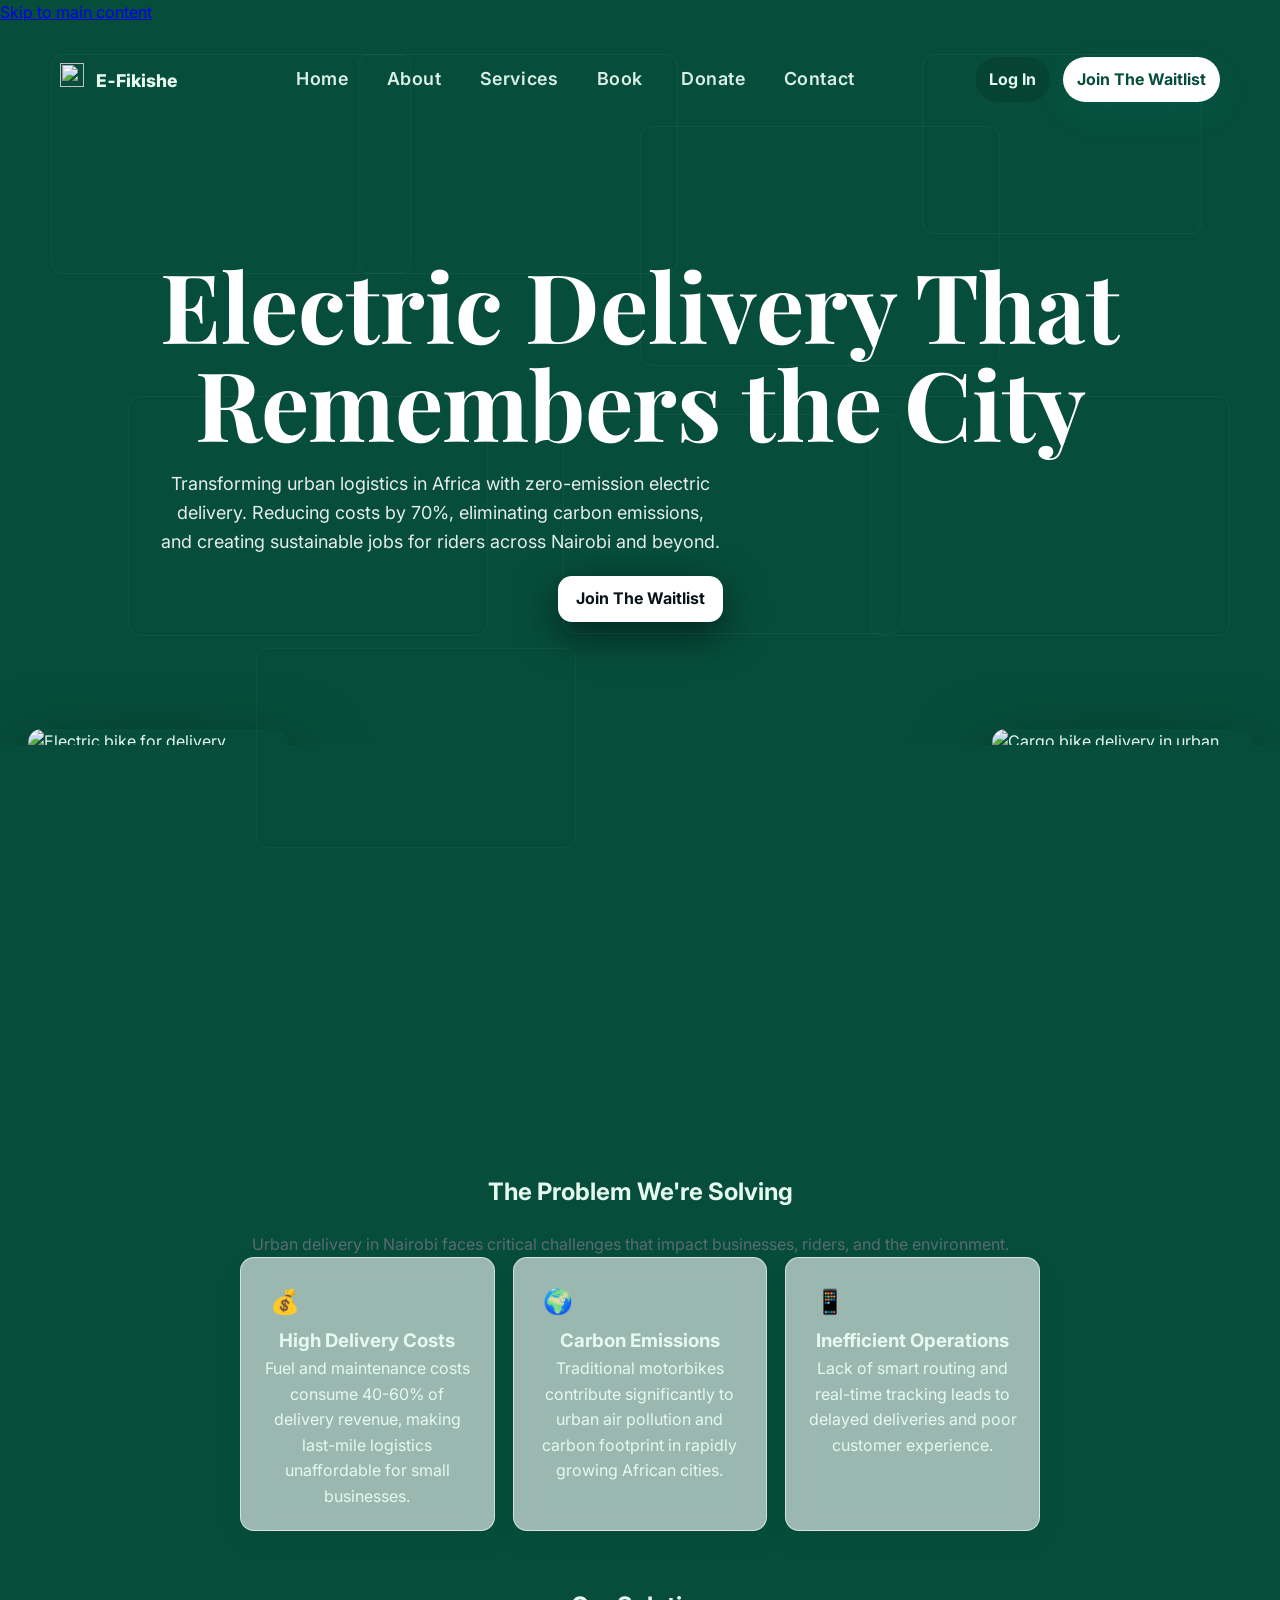
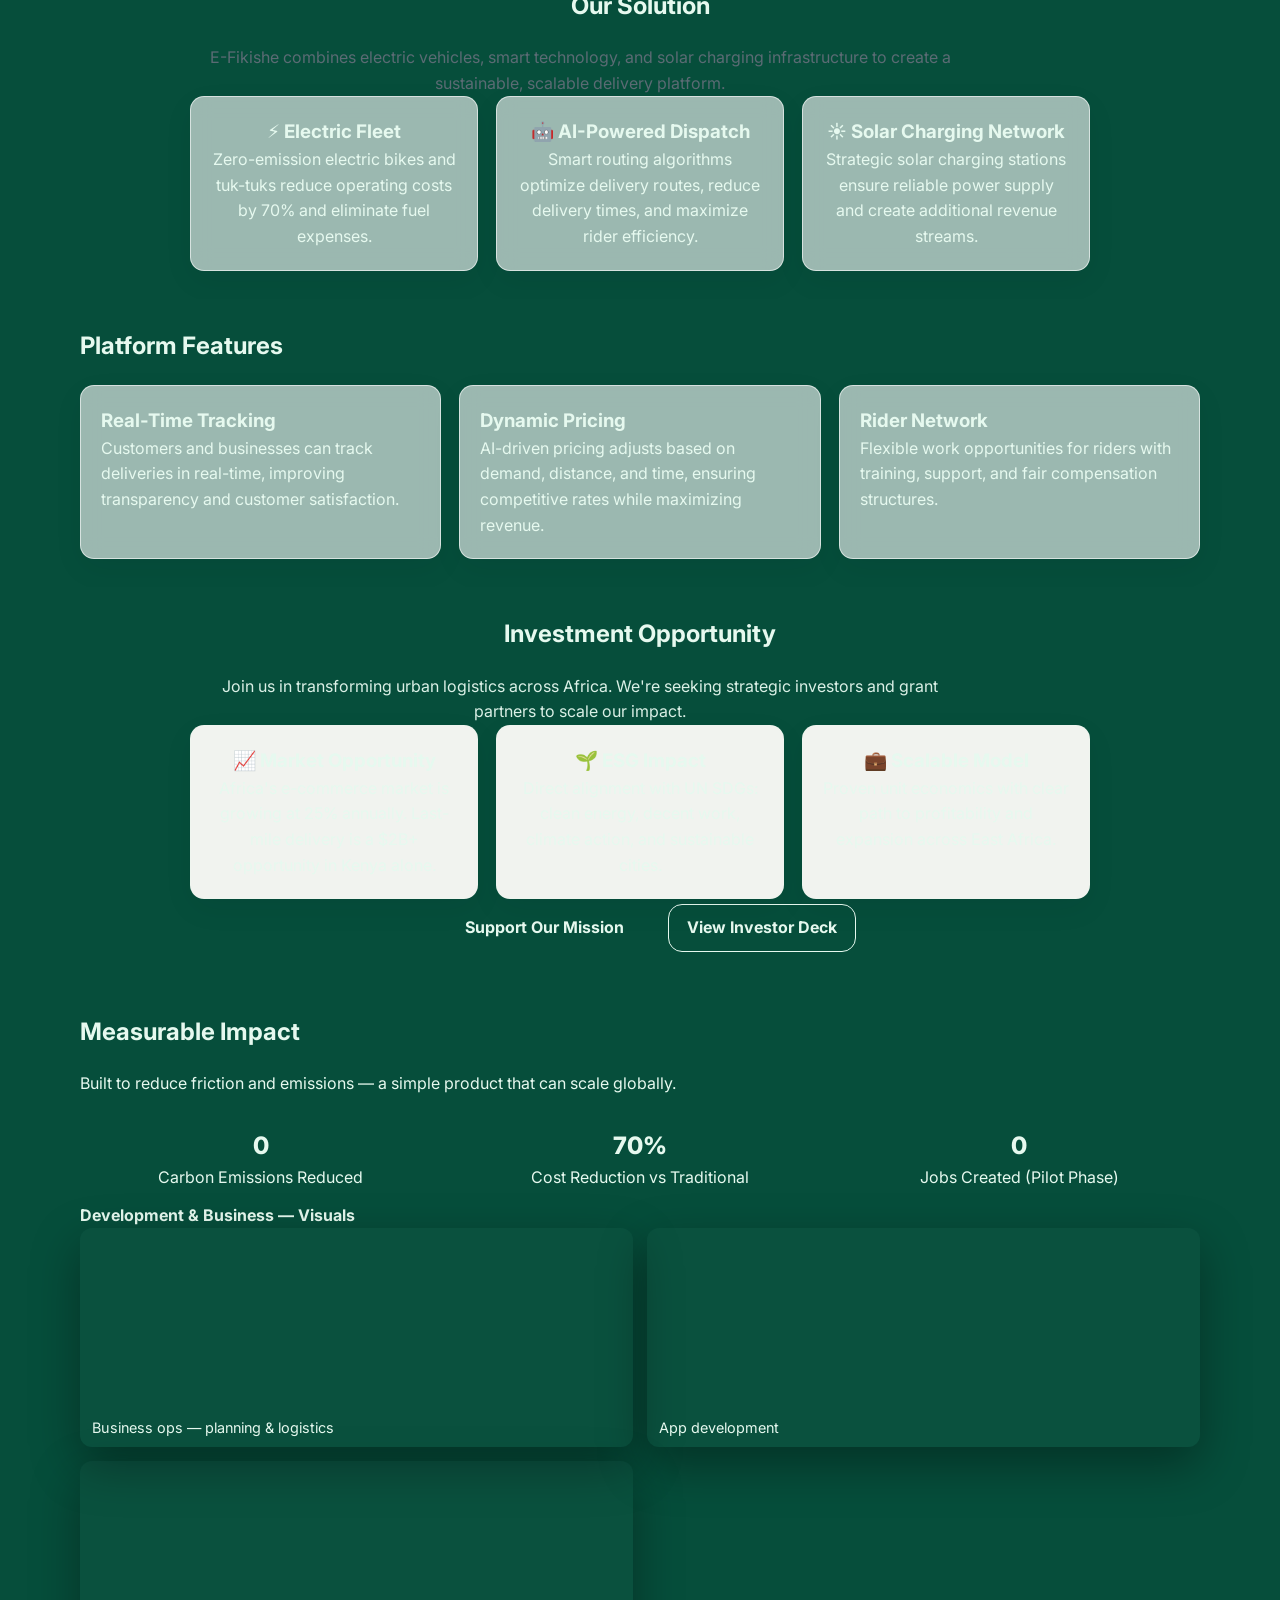
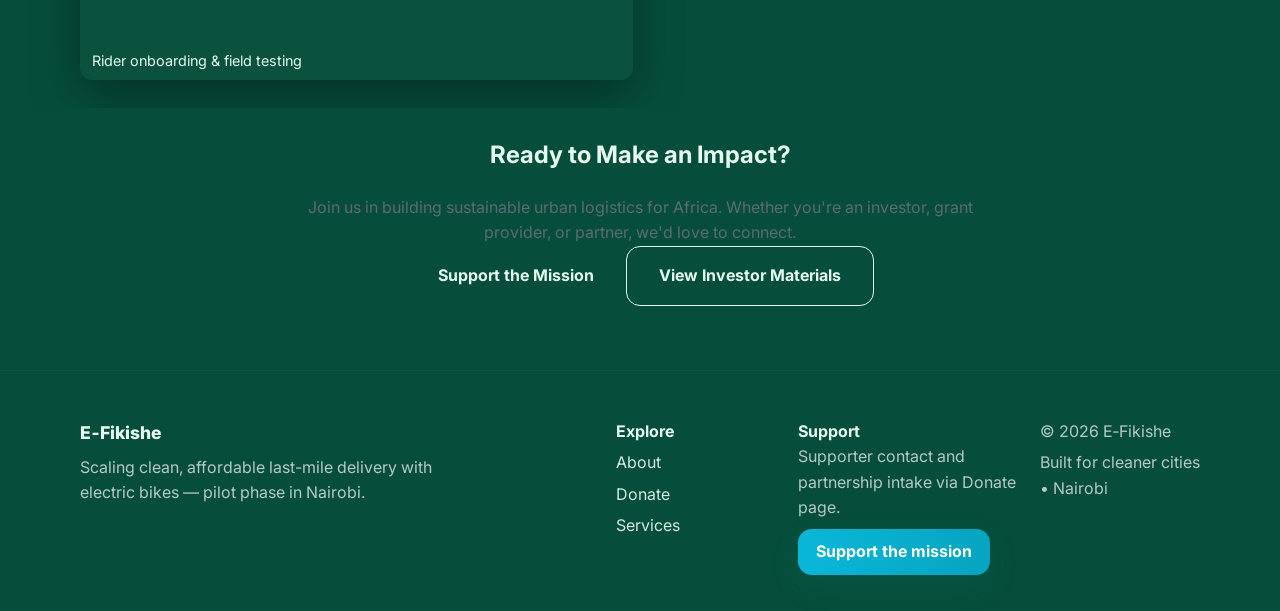
==== index.html @ fe17b5ae "Update index.html" ====
<!doctype html>
<html lang="en">
  <head>
    <meta charset="utf-8" />
    <meta name="viewport" content="width=device-width,initial-scale=1" />
    <meta name="description" content="E-Fikishe - Electric delivery platform for clean, affordable last-mile delivery in Nairobi, Kenya. Zero-emission parcel delivery with electric bikes." />
    <meta name="keywords" content="electric delivery, e-bikes, Nairobi, Kenya, last-mile delivery, zero-emission, sustainable transport" />
    <meta name="author" content="E-Fikishe" />
    <title>E‑Fikishe — Electric Delivery Platform</title>
    <link rel="icon" type="image/svg+xml" href="logo-efikishe.svg">
    <link rel="preconnect" href="https://fonts.googleapis.com">
    <link rel="preconnect" href="https://fonts.gstatic.com" crossorigin>
    <link href="https://fonts.googleapis.com/css2?family=Playfair+Display:wght@600;700;900&family=Inter:wght@300;400;600;700&display=swap" rel="stylesheet">
    <link rel="stylesheet" href="styles.css">
  </head>
  <body>
    <a href="#main-content" class="skip-link">Skip to main content</a>
    <header class="site-header">
      <div class="container header-inner">
        <a class="brand" href="index.html">
          <img src="logo-efikishe.svg" alt="" class="brand-logo">
          <span>E‑Fikishe</span>
        </a>
        <nav class="nav" id="mainNav" role="navigation" aria-label="Main navigation">
          <a href="index.html" class="nav-link active" aria-current="page">Home</a>
          <a href="about.html" class="nav-link">About</a>
          <a href="services.html" class="nav-link">Services</a>
          <a href="book.html" class="nav-link">Book</a>
          <a href="donate.html" class="nav-link">Donate</a>
          <a href="contact.html" class="nav-link">Contact</a>
        </nav>
        <div class="header-actions">
          <a href="#" class="btn btn-ghost nav-login open-waitlist" id="loginLink">Log In</a>
          <a href="#" class="btn btn-primary join-waitlist open-waitlist">Join The Waitlist</a>
        </div>
        <button id="navToggle" class="nav-toggle" aria-label="Toggle navigation">☰</button>
      </div>
    </header>

    <main id="main-content">
      <section id="home" class="hero" aria-label="Hero section" data-parallax-speed="0.1">
        <div class="container hero-center">
          <div class="hero-main">
            <h1 class="hero-title big">Electric Delivery That Remembers the City</h1>
            <p class="hero-lead">Transforming urban logistics in Africa with zero-emission electric delivery. Reducing costs by 70%, eliminating carbon emissions, and creating sustainable jobs for riders across Nairobi and beyond.</p>
            <p class="hero-cta">
              <a class="btn hero-cta-btn open-waitlist" href="#features" aria-label="Join the waitlist">Join The Waitlist</a>
            </p>
          </div>
        </div>

        <!-- decorative floating cards like Eden -->
        <div class="floating-cards">
          <figure class="card-float left" aria-hidden="true">
            <img loading="lazy" src="https://images.pexels.com/photos/35239831/pexels-photo-35239831.jpeg" alt="Electric bike for delivery" width="280" height="180">
          </figure>
          <figure class="card-float right" aria-hidden="true">
            <img loading="lazy" src="https://images.pexels.com/photos/15685267/pexels-photo-15685267.jpeg" alt="Cargo bike delivery in urban area" width="280" height="180">
          </figure>
        </div>
      </section>

      <!-- Development media: busy small looping video tiles -->
      <section id="dev-media" class="section dev-media" style="background: var(--bg-secondary); padding: var(--space-2xl) 0;" aria-label="Development showcase">
        <div class="container" style="position:relative;min-height:400px;">
          <figure class="dev-tile" style="left:4%;top:6%;width:360px;height:220px" aria-label="Electric motorcycle delivery">
            <video preload="metadata" src="https://media.istockphoto.com/id/1733905650/video/portrait-of-an-african-couple-on-electric-motorcycle.mp4?s=mp4-640x640-is&k=20&c=PkiVMZe4aCoR8UVyWK_oDgvykgPjAbZ57ELEWNe8CJ4=" autoplay muted loop playsinline aria-label="Electric motorcycle delivery video"></video>
          </figure>
          <figure class="dev-tile" style="left:28%;top:6%;width:320px;height:220px" aria-label="Urban delivery">
            <video preload="metadata" src="https://media.istockphoto.com/id/462426320/video/holloway-head-island-birmingham-england.mp4?s=mp4-640x640-is&k=20&c=iqQ_v6ca4PLWJ1-MpFUhbjI8V5m_v7HB7-bERHFcbW8=" autoplay muted loop playsinline aria-label="Urban delivery video"></video>
          </figure>
          <figure class="dev-tile" style="left:50%;top:14%;width:360px;height:240px" aria-label="Mobile delivery app">
            <video preload="metadata" src="https://media.istockphoto.com/id/1408440478/video/young-woman-using-phone-on-motorbike-taxi.mp4?s=mp4-640x640-is&k=20&c=6xeLhvDSxiU9HO9m-NJ2FpxixnVa5oOyI0bwl3nSFlE=" autoplay muted loop playsinline aria-label="Mobile delivery app video"></video>
          </figure>
          <figure class="dev-tile" style="left:72%;top:6%;width:280px;height:180px" aria-label="Food delivery">
            <video preload="metadata" src="https://media.istockphoto.com/id/2168009196/video/courier-with-green-backpack-deliver-food-home-delivery-service-man-ride-moped.mp4?s=mp4-640x640-is&k=20&c=xCoY00wzDJQvW7EbwVlkD8zI_U63h4QGz9dfSMlhGsw=" autoplay muted loop playsinline aria-label="Food delivery video"></video>
          </figure>
          <figure class="dev-tile" style="left:10%;top:44%;width:360px;height:240px" aria-label="Nairobi city traffic">
            <video preload="metadata" src="https://media.istockphoto.com/id/2171203526/video/aerial-view-of-busy-city-traffic-with-cars-and-greenery-nairobi-kenya.mp4?s=mp4-640x640-is&k=20&c=dvwXqOl89ofSIR_KQapFRzZcL0B-IonPJmcknX0lcWA=" autoplay muted loop playsinline aria-label="Nairobi city traffic video"></video>
          </figure>
          <figure class="dev-tile" style="left:44%;top:46%;width:340px;height:220px" aria-label="Warehouse logistics">
            <video preload="metadata" src="https://media.istockphoto.com/id/1661163256/video/modern-automated-logistics-warehouse-with-working-conveyor-belt-system-with-online-shopping.mp4?s=mp4-640x640-is&k=20&c=DXzatCpqaYtFfzUj8d7AnSWKLTAIQKt9xFuIs9yFYEE=" autoplay muted loop playsinline aria-label="Warehouse logistics video"></video>
          </figure>
          <figure class="dev-tile" style="left:68%;top:44%;width:360px;height:240px" aria-label="Package delivery">
            <video preload="metadata" src="https://media.istockphoto.com/id/1436869987/video/mature-black-woman-at-home-receiving-some-packages.mp4?s=mp4-640x640-is&k=20&c=l0zMEZ2AySfGHyfkJiQp26wIdotp8JoIO-DKPqIgKpc=" autoplay muted loop playsinline aria-label="Package delivery video"></video>
          </figure>
          <figure class="dev-tile" style="left:20%;top:72%;width:320px;height:200px" aria-label="Electric motorbike in traffic">
            <video preload="metadata" src="https://media.istockphoto.com/id/1733905943/video/man-riding-electric-motorbike-through-nairobi-in-urban-traffic.mp4?s=mp4-480x480-is&k=20&c=lZtAfUDuxrERok5IaZzBB7nQVU30ZWc5O_qM7O9QWBA=" autoplay muted loop playsinline aria-label="Electric motorbike in traffic video"></video>
          </figure>
        </div>
      </section>

    <!-- Waitlist overlay (shared) -->
    <div id="waitlistOverlay" class="waitlist-overlay" style="display:none;">
      <div class="waitlist-panel" role="dialog" aria-modal="true">
        <h2>Join the waitlist</h2>
        <p class="muted">We’re currently in private preview — join the waitlist for access.</p>
        <form id="waitlistForm" class="waitlist-form">
          <label><span>Full name</span><input id="w-name" name="name" type="text" required></label>
          <label><span>Email</span><input id="w-email" name="email" type="email" required></label>
          <label><span>Interest</span>
            <select id="w-interest" name="interest">
              <option value="book">Book deliveries</option>
              <option value="partner">Partner / Rider</option>
              <option value="invest">Invest / Donate</option>
            </select>
          </label>
          <div class="form-actions"><button class="btn btn-primary" type="submit">Join waitlist</button></div>
        </form>
        <div style="margin-top:12px;text-align:right"><button id="waitlistClose" class="btn btn-ghost">Close</button></div>
      </div>
    </div>

      <!-- Problem Statement - Clear for Investors -->
      <section id="problem" class="section" style="background: linear-gradient(135deg, var(--green-pale) 0%, var(--bg-secondary) 100%);" data-parallax-speed="0.05">
        <div class="container">
          <div style="max-width: 800px; margin: 0 auto; text-align: center;">
            <h2 class="section-title" style="color: var(--green-primary);">The Problem We're Solving</h2>
            <p class="lead" style="font-size: var(--font-size-xl); margin-bottom: var(--space-lg);">
              Urban delivery in Nairobi faces critical challenges that impact businesses, riders, and the environment.
            </p>
            <div class="cards-grid" style="margin-top: var(--space-xl);">
              <article class="card">
                <div style="width: 48px; height: 48px; background: linear-gradient(135deg, var(--green-primary), var(--green-bright)); border-radius: 12px; display: flex; align-items: center; justify-content: center; margin-bottom: var(--space-md); font-size: 24px;">💰</div>
                <h3 style="color: var(--green-primary);">High Delivery Costs</h3>
                <p>Fuel and maintenance costs consume 40-60% of delivery revenue, making last-mile logistics unaffordable for small businesses.</p>
              </article>
              <article class="card">
                <div style="width: 48px; height: 48px; background: linear-gradient(135deg, var(--green-primary), var(--green-bright)); border-radius: 12px; display: flex; align-items: center; justify-content: center; margin-bottom: var(--space-md); font-size: 24px;">🌍</div>
                <h3 style="color: var(--green-primary);">Carbon Emissions</h3>
                <p>Traditional motorbikes contribute significantly to urban air pollution and carbon footprint in rapidly growing African cities.</p>
              </article>
              <article class="card">
                <div style="width: 48px; height: 48px; background: linear-gradient(135deg, var(--green-primary), var(--green-bright)); border-radius: 12px; display: flex; align-items: center; justify-content: center; margin-bottom: var(--space-md); font-size: 24px;">📱</div>
                <h3 style="color: var(--green-primary);">Inefficient Operations</h3>
                <p>Lack of smart routing and real-time tracking leads to delayed deliveries and poor customer experience.</p>
              </article>
            </div>
          </div>
        </div>
      </section>

      <!-- Solution - Investor Focus -->
      <section id="solution" class="section container" data-parallax-speed="0.08">
        <div style="max-width: 900px; margin: 0 auto; text-align: center;">
          <h2 class="section-title" style="color: var(--green-primary);">Our Solution</h2>
          <p class="lead" style="font-size: var(--font-size-xl); margin-bottom: var(--space-xl);">
            E-Fikishe combines electric vehicles, smart technology, and solar charging infrastructure to create a sustainable, scalable delivery platform.
          </p>
          <div class="cards-grid">
            <article class="card">
              <h3 style="color: var(--green-primary);">⚡ Electric Fleet</h3>
              <p>Zero-emission electric bikes and tuk-tuks reduce operating costs by 70% and eliminate fuel expenses.</p>
            </article>
            <article class="card">
              <h3 style="color: var(--green-primary);">🤖 AI-Powered Dispatch</h3>
              <p>Smart routing algorithms optimize delivery routes, reduce delivery times, and maximize rider efficiency.</p>
            </article>
            <article class="card">
              <h3 style="color: var(--green-primary);">☀️ Solar Charging Network</h3>
              <p>Strategic solar charging stations ensure reliable power supply and create additional revenue streams.</p>
            </article>
          </div>
        </div>
      </section>

      <section id="features" class="section" style="background: var(--green-pale);" data-parallax-speed="0.06" aria-labelledby="features-heading">
        <div class="container">
          <h2 id="features-heading" class="section-title" style="color: var(--green-primary);">Platform Features</h2>
          <div class="cards-grid">
            <article class="card">
              <h3 style="color: var(--green-primary);">Real-Time Tracking</h3>
              <p>Customers and businesses can track deliveries in real-time, improving transparency and customer satisfaction.</p>
            </article>
            <article class="card">
              <h3 style="color: var(--green-primary);">Dynamic Pricing</h3>
              <p>AI-driven pricing adjusts based on demand, distance, and time, ensuring competitive rates while maximizing revenue.</p>
            </article>
            <article class="card">
              <h3 style="color: var(--green-primary);">Rider Network</h3>
              <p>Flexible work opportunities for riders with training, support, and fair compensation structures.</p>
            </article>
          </div>
        </div>
      </section>

      <!-- Investment Opportunity -->
      <section id="investment" class="section" style="background: linear-gradient(135deg, var(--green-primary) 0%, var(--green-dark) 100%); color: var(--text-light);" data-parallax-speed="0.04">
        <div class="container">
          <div style="max-width: 900px; margin: 0 auto; text-align: center;">
            <h2 class="section-title" style="color: var(--text-light);">Investment Opportunity</h2>
            <p class="lead" style="color: rgba(230,249,239,0.95); font-size: var(--font-size-xl); margin-bottom: var(--space-xl);">
              Join us in transforming urban logistics across Africa. We're seeking strategic investors and grant partners to scale our impact.
            </p>
            <div class="cards-grid" style="margin-top: var(--space-xl);">
              <article class="card" style="background: rgba(254,252,249,0.95); border-color: rgba(230,249,239,0.3);">
                <h3 style="color: var(--green-primary);">📈 Market Opportunity</h3>
                <p style="color: var(--text-primary);">Africa's e-commerce market is growing at 25% annually. Last-mile delivery is a $2B+ opportunity in Kenya alone.</p>
              </article>
              <article class="card" style="background: rgba(254,252,249,0.95); border-color: rgba(230,249,239,0.3);">
                <h3 style="color: var(--green-primary);">🌱 ESG Impact</h3>
                <p style="color: var(--text-primary);">Direct alignment with UN SDGs: clean energy, decent work, climate action, and sustainable cities.</p>
              </article>
              <article class="card" style="background: rgba(254,252,249,0.95); border-color: rgba(230,249,239,0.3);">
                <h3 style="color: var(--green-primary);">💼 Scalable Model</h3>
                <p style="color: var(--text-primary);">Proven unit economics with clear path to profitability and expansion across East Africa.</p>
              </article>
            </div>
            <div style="margin-top: var(--space-xl);">
              <a href="donate.html" class="btn" style="background: var(--green-bright); color: var(--text-light); padding: 16px 40px; font-size: var(--font-size-lg);">Support Our Mission</a>
              <a href="investor.html" class="btn btn-outline" style="margin-left: var(--space-sm); border-color: var(--text-light); color: var(--text-light);">View Investor Deck</a>
            </div>
          </div>
        </div>
      </section>

      <section id="impact" class="section" style="background: var(--bg-secondary);" data-parallax-speed="0.06">
        <div class="container">
          <h2 class="section-title" style="color: var(--green-primary);">Measurable Impact</h2>
          <p class="lead" style="color: var(--text-secondary);">Built to reduce friction and emissions — a simple product that can scale globally.</p>
          <div class="stats-grid">
            <div class="stat" style="background: linear-gradient(135deg, var(--green-pale), var(--bg-primary)); border-color: var(--green-accent);">
              <div class="stat-value" style="color: var(--green-primary);">0</div>
              <div class="stat-label">Carbon Emissions Reduced</div>
            </div>
            <div class="stat" style="background: linear-gradient(135deg, var(--green-pale), var(--bg-primary)); border-color: var(--green-accent);">
              <div class="stat-value" style="color: var(--green-primary);">70%</div>
              <div class="stat-label">Cost Reduction vs Traditional</div>
            </div>
            <div class="stat" style="background: linear-gradient(135deg, var(--green-pale), var(--bg-primary)); border-color: var(--green-accent);">
              <div class="stat-value" style="color: var(--green-primary);">0</div>
              <div class="stat-label">Jobs Created (Pilot Phase)</div>
            </div>
          </div>

          <div class="impact-media" style="margin-top:var(--space-xl);">
            <h3 style="margin-bottom:var(--space-md);color:var(--text-primary);font-size:var(--font-size-xl);">Development & Business — Visuals</h3>
            <div class="impact-grid">
              <figure class="impact-tile" data-parallax-speed="0.12" data-parallax-zoom="0.06">
                <video class="impact-video" src="https://media.istockphoto.com/id/2230837856/video/two-dispatchers-tracking-cargo-routes-on-digital-maps.mp4?s=mp4-640x640-is&k=20&c=JwkNt0IF3rg52mgeTJ_B_oA40W8pYxLrokN5lDKI-Sw=" autoplay muted loop playsinline></video>
                <figcaption class="muted">Business ops — planning & logistics</figcaption>
              </figure>

              <figure class="impact-tile" data-parallax-speed="0.28" data-parallax-zoom="0.32">
                <video class="impact-video" src="https://media.istockphoto.com/id/2162666632/video/ai-software-generates-interactive-content-on-screen-showcasing-advanced-chat-capabilities-and.mp4?s=mp4-640x640-is&k=20&c=F1GjmvLVwwZ1cToTDkq3BJPYF0nvh2LXeXjWsMSp9-4=" autoplay muted loop playsinline></video>
                <figcaption class="muted">App development  </figcaption>
              </figure>

              <figure class="impact-tile" data-parallax-speed="0.14" data-parallax-zoom="0.06">
                <video class="impact-video" src="https://media.istockphoto.com/id/1936386113/video/drone-pilot-surveying-forest-climate-smart.mp4?s=mp4-640x640-is&k=20&c=a5hkQMd9xJty6yQB4Qw6NyBWjrqgGQsFl4bMaxnKp0I=" autoplay muted loop playsinline></video>
                <figcaption class="muted">Rider onboarding & field testing</figcaption>
              </figure>
            </div>
          </div>
        </div>
      </section>

      <!-- Call to Action for Investors -->
      <section id="cta" class="section" style="background: linear-gradient(135deg, var(--green-pale) 0%, var(--bg-primary) 100%);" data-parallax-speed="0.05">
        <div class="container">
          <div style="max-width: 700px; margin: 0 auto; text-align: center;">
            <h2 class="section-title" style="color: var(--green-primary);">Ready to Make an Impact?</h2>
            <p class="lead" style="font-size: var(--font-size-xl); margin-bottom: var(--space-xl);">
              Join us in building sustainable urban logistics for Africa. Whether you're an investor, grant provider, or partner, we'd love to connect.
            </p>
            <div style="display: flex; gap: var(--space-md); justify-content: center; flex-wrap: wrap;">
              <a href="donate.html" class="btn" style="background: var(--green-primary); color: var(--text-light); padding: 16px 32px; font-size: var(--font-size-base);">Support the Mission</a>
              <a href="investor.html" class="btn btn-outline" style="border-color: var(--green-primary); color: var(--green-primary); padding: 16px 32px;">View Investor Materials</a>
            </div>
          </div>
        </div>
      </section>
    </main>

    <footer class="site-footer">
      <div class="container footer-inner footer-grid">
        <div class="footer-brand-col">
          <a class="brand footer-brand" href="index.html">E‑Fikishe</a>
          <p class="muted" style="margin-top:8px;max-width:360px">Scaling clean, affordable last-mile delivery with electric bikes — pilot phase in Nairobi.</p>
        </div>

        <div class="footer-links-col">
          <h4>Explore</h4>
          <ul class="footer-list">
            <li><a href="about.html">About</a></li>
            <li><a href="donate.html">Donate</a></li>
            <li><a href="services.html">Services</a></li>
          </ul>
        </div>

        <div class="footer-contact-col">
          <h4>Support</h4>
          <p class="muted">Supporter contact and partnership intake via Donate page.</p>
          <a class="btn btn-primary" href="donate.html" style="margin-top:8px;">Support the mission</a>
        </div>

        <div class="footer-meta-col">
          <div class="muted">© <span id="year"></span> E‑Fikishe</div>
          <div class="muted" style="margin-top:6px">Built for cleaner cities • Nairobi</div>
        </div>
      </div>
    </footer>

    <script src="script.js"></script>
    <button class="join-fab open-waitlist" aria-label="Join waitlist">Join</button>
  </body>
</html>
---- styles.css ----
:root{
  --orange: #FF4500; /* fire orange */
  --black: #0B0B0B;
  --gold: #FFC857;
  --teal: #0AB7D8;
  --theme-green: #064E3B; /* chosen deep green for solid background */
  --theme-text: #E6F9EF; /* light text for readability */
  --bg: #0B0B0B; /* we'll use dark hero, light sections */
  --surface: #0f1720;
  --card: rgba(255,255,255,0.03);
  --glass: rgba(255,255,255,0.03);
  --radius: 14px;
  --container: 1100px;
  --spacing: 20px;
  --font-family: Inter, system-ui, -apple-system, 'Segoe UI', Roboto, Arial, sans-serif;
}
*{box-sizing:border-box;margin:0;padding:0}
html,body{height:100%;background:var(--theme-green);color:var(--theme-text);font-family:var(--font-family);-webkit-font-smoothing:antialiased}
.container{max-width:var(--container);margin:0 auto;padding:0 20px}

/* Eden-like hero: centered, big typography */
.eden-hero{min-height:100vh;display:block;padding:120px 0 160px 0; background-image: radial-gradient(rgba(255,255,255,0.02) 1px, transparent 1px); background-size: 6px 6px;}
.hero-center{display:flex;align-items:center;justify-content:center;min-height:60vh;padding:6vh 0}
.hero-main{max-width:960px;text-align:center}
.hero-title.big{font-family:'Playfair Display', Georgia, serif;font-size:clamp(36px, 9vw, 96px);line-height:1.02;font-weight:700;color:#fff;margin-bottom:18px}
.hero-lead{color:rgba(255,255,255,0.85);font-size:18px;margin-bottom:20px}
.hero-cta-btn{background:#fff;color:#081216;padding:14px 26px;border-radius:32px;font-weight:700;box-shadow:0 12px 40px rgba(2,6,10,0.6)}

/* Floating decorative cards */
.floating-cards{position:absolute;left:0;right:0;bottom:28px;pointer-events:none}
.card-float{position:absolute;width:260px;height:160px;border-radius:14px;overflow:hidden;box-shadow:0 36px 80px rgba(2,6,10,0.6);transform:translateY(12px)}
.card-float.left{left:28px}
.card-float.right{right:28px}
.card-float img{width:100%;height:100%;object-fit:cover}

/* make nav more Eden-like: subtle small items on right */
.nav-link{padding:10px 12px;border-radius:999px;font-weight:600;opacity:0.95}
.site-header{transition:all 0.28s ease}


/* Header */
.site-header{position:sticky;top:0;background:transparent;padding:18px 0;z-index:80}
.header-inner{display:flex;align-items:center;justify-content:space-between}
.brand{font-weight:800;color:var(--gold);text-decoration:none;font-size:1.1rem}
.nav{display:flex;gap:18px;align-items:center}
.nav-link{color:var(--gold);text-decoration:none;padding:8px 10px;border-radius:8px}
.nav-link:hover{background:rgba(255,255,255,0.03)}
.nav-toggle{display:none;background:transparent;border:1px solid rgba(255,255,255,0.04);color:var(--gold);padding:8px 12px;border-radius:10px}
/* initial: nav sits to the right */
/* REMOVE THIS (it causes layout issues when centering header)
.nav{margin-left:auto}
*/

/* When header becomes centered while scrolling */
.site-header.centered{
  position:fixed;
  left:50%;
  transform:translateX(-50%);
  top:18px;
  width:min(920px,94%);
  padding:10px 18px;
  background:#ffffff;
  backdrop-filter:blur(6px);
  border-radius:22px;
  box-shadow:0 18px 60px rgba(6,24,15,0.14);
  z-index:320;
}

.site-header.centered .header-inner{
  display:flex;
  justify-content:center;
  align-items:center;
  gap:28px;
}

.site-header.centered .brand,
.site-header.centered .nav,
.site-header.centered .header-actions{
  grid-column:auto;
}

.site-header.centered .nav{
  margin:0;
  justify-content:center;
  flex-wrap:nowrap;
}

.site-header.centered .nav-link{
  color:var(--charcoal);
  padding:10px 14px;
}

/* Prevent centered header from overflowing: constrain nav width and reduce padding on smaller viewports */
.site-header.centered{box-sizing:border-box}
.site-header.centered .nav{max-width:calc(100% - 320px);/* reserve space for brand + actions */}

@media (max-width:1100px){
  .site-header.centered .nav{max-width:calc(100% - 220px)}
  .site-header.centered .nav-link{padding:8px 10px}
}

/* On small screens, revert centered pill to full-width header to avoid clipping */
@media (max-width:720px){
  .site-header.centered{left:0;transform:none;width:100%;padding:8px 12px;border-radius:0}
  .site-header.centered .header-inner{justify-content:space-between}
  .site-header.centered .nav{max-width:none;flex-wrap:wrap;justify-content:flex-end}
  .site-header.centered .header-actions{display:flex}
}

/* Hero */
.hero{min-height:68vh;display:flex;align-items:center;}
.hero-inner{display:grid;grid-template-columns:1fr 420px;gap:28px;align-items:center}
.hero-title{font-size:2.25rem;line-height:1.03;color:var(--gold);margin-bottom:12px}
.hero-lead{color:rgba(255,255,255,0.9);max-width:560px}
.hero-visual{display:flex;align-items:center;justify-content:center}
.device-mockup{width:360px;height:520px;border-radius:18px;background:linear-gradient(180deg,rgba(255,255,255,0.03),rgba(255,255,255,0.02));box-shadow:0 28px 80px rgba(0,0,0,0.6);overflow:hidden}
.mock-screen{width:100%;height:100%;position:relative}
.mock-layer{position:absolute;inset:0}

/* parallax media styling */
.parallax-media{position:absolute;inset:0}
.parallax-media img, .parallax-media video{display:block}
.parallax-media video{mix-blend-mode:normal;opacity:0.98}
.parallax-media img{opacity:0.98}

/* subtle float animation to make hero feel alive */
@keyframes float-slow { 0%{transform:translateY(0)}50%{transform:translateY(-6px)}100%{transform:translateY(0)} }
.parallax-media .parallax-layer{animation:float-slow 6s ease-in-out infinite}

/* Live demo / media */
.live-grid{display:grid;grid-template-columns:1fr 420px;gap:18px;align-items:start}
.live-dashboard .stats-grid{display:flex;gap:12px}
.live-media .media-grid{display:grid;grid-template-columns:1fr 1fr;gap:8px}
.live-media .media-grid video, .live-media .media-grid img{width:100%;height:180px;object-fit:cover;border-radius:8px}
.live-code{font-family: ui-monospace, SFMono-Regular, Menlo, Monaco, monospace; font-size:13px; line-height:1.4}

@media(max-width:920px){ .live-grid{grid-template-columns:1fr} .live-media .media-grid{grid-template-columns:1fr} }

/* Impact media grid */
.impact-grid{display:grid;grid-template-columns:repeat(3,1fr);gap:14px}
.impact-tile{position:relative;border-radius:12px;overflow:hidden;background:rgba(255,255,255,0.02);box-shadow:0 18px 48px rgba(0,0,0,0.35);will-change:transform;transform-origin:center center}
.impact-tile video{width:100%;height:180px;object-fit:cover;display:block;filter:brightness(0.78);transition:transform 240ms ease}
.impact-tile .impact-play{position:absolute;left:12px;bottom:12px;background:rgba(0,0,0,0.5);color:#fff;border:0;padding:8px 10px;border-radius:8px;font-weight:700}
.impact-tile figcaption{padding:8px 12px;color:var(--theme-text);font-size:0.9rem}
@media(max-width:920px){ .impact-grid{grid-template-columns:1fr} .impact-tile video{height:160px} }

/* Sections */
.section{padding:64px 0}
.section-title{font-size:1.25rem;color:var(--orange);margin-bottom:18px}
.lead{color:rgba(255,255,255,0.85)}
.cards-grid{display:grid;grid-template-columns:repeat(3,1fr);gap:18px}
.card{background:linear-gradient(180deg, rgba(255,255,255,0.02), rgba(255,255,255,0.01));padding:20px;border-radius:12px;border:1px solid rgba(255,255,255,0.03)}

.stats-grid{display:flex;gap:18px;margin-top:18px}
.stat{background:rgba(255,255,255,0.02);padding:12px;border-radius:10px;flex:1;text-align:center}
.stat-value{font-weight:800;font-size:1.5rem;color:var(--teal)}

.contact-card{display:grid;gap:12px;padding:18px}
.field span{display:block;color:rgba(255,255,255,0.8);margin-bottom:6px}
.field input,.field textarea{width:100%;padding:10px;border-radius:8px;border:1px solid rgba(255,255,255,0.04);background:transparent;color:#fff}
.form-actions{margin-top:8px}

/* Buttons */
.btn{display:inline-flex;align-items:center;gap:10px;padding:10px 16px;border-radius:10px;font-weight:700;text-decoration:none}
.btn-primary{background:linear-gradient(90deg,var(--orange),#ff7a3d);color:#081216}
.btn-ghost{background:transparent;border:1px solid rgba(255,255,255,0.06);color:var(--gold)}
/* outline button used on admin / secondary CTAs */
.btn-outline{background:transparent;border:1px solid rgba(255,255,255,0.35);color:var(--theme-text)}

/* Parallax utilities */
.parallax{position:relative;overflow:hidden}
.parallax::before{content:'';position:absolute;inset:0;pointer-events:none}
.parallax .parallax-content{position:relative;z-index:2;will-change:transform;transition:transform 0.12s linear}

/* Responsive */
@media(max-width:920px){
  .hero-inner{grid-template-columns:1fr}
  .cards-grid{grid-template-columns:1fr}
  /* Mobile: sliding right panel nav */
  .nav{display:flex;flex-direction:column;gap:18px;align-items:flex-start;position:fixed;top:60px;right:16px;bottom:16px;width:320px;max-width:82%;padding:18px;background:linear-gradient(180deg, rgba(255,255,255,0.96), rgba(255,255,255,0.94));backdrop-filter:blur(8px);border-radius:14px;box-shadow:0 20px 60px rgba(2,6,10,0.45);transform:translateX(110%);opacity:0;pointer-events:none;transition:transform 320ms cubic-bezier(.2,.9,.3,1),opacity 240ms ease;z-index:10040}
  .nav .nav-header{display:flex;align-items:center;justify-content:space-between;width:100%;margin-bottom:6px}
  .nav .nav-brand{color:var(--charcoal);font-weight:800;text-decoration:none}
  .nav-close{background:transparent;border:0;font-size:18px;padding:6px;border-radius:8px;cursor:pointer;color:var(--charcoal)}
  .nav-link{display:block;width:100%;padding:12px 14px;border-radius:10px;color:var(--charcoal);background:transparent;text-align:left}
  .nav-link + .nav-link{margin-top:6px}
  .site-header.nav-open .nav{transform:translateX(0);opacity:1;pointer-events:auto}
  .nav-toggle{display:inline-flex}
}

@media(min-width:921px){
  /* Desktop: header layout as three columns (brand / centered nav / actions) */
  .header-inner{display:grid;grid-template-columns:auto 1fr auto;align-items:center;gap:18px;position:relative;max-width:var(--container);margin:0 auto;padding:12px 20px}
  .brand{grid-column:1;position:relative;left:0;font-size:1rem;color:var(--theme-text)}
  .nav{grid-column:2;display:flex;justify-content:center;gap:28px;align-items:center}
  .nav-link{font-size:1.12rem;padding:14px 16px;border-radius:12px;color:var(--theme-text)}
  .nav-link:hover{background: rgba(255,255,255,0.03)}
  .header-actions{grid-column:3;display:flex;gap:12px;align-items:center}
  .header-actions .btn{padding:10px 14px;border-radius:999px}
  .header-actions .nav-login{background:rgba(0,0,0,0.12);color:var(--theme-text);border:1px solid rgba(255,255,255,0.04)}
  .header-actions .join-waitlist{background:#fff;color:var(--theme-green);font-weight:700}
}

  /* finer typographic match for Eden-like nav */
  .nav-link{font-family: Inter, system-ui, -apple-system, 'Segoe UI', Roboto, Arial, sans-serif;font-weight:600;letter-spacing:0.6px}

  /* Hide brand on small screens and show a floating join CTA */
  @media(max-width:920px){
    .brand{display:none}
    .header-actions .join-waitlist{display:none}
    .join-fab{display:block}
  }

  /* Floating Join CTA for mobile */
  .join-fab{display:none;position:fixed;right:18px;bottom:22px;z-index:260;padding:12px 16px;border-radius:999px;background:var(--theme-green);color:#fff;box-shadow:0 18px 40px rgba(6,24,15,0.28);border:0;font-weight:700}

  /* Adjust centered pill to match Eden: more compact, rounded, and slightly elevated */
  .site-header.centered{position:fixed;left:50%;transform:translateX(-50%);top:18px;width:min(920px,94%);padding:10px 18px;background:#ffffff;backdrop-filter:blur(6px);border-radius:22px;box-shadow:0 18px 60px rgba(6,24,15,0.14);z-index:320}
  .site-header.centered .nav-link{color:var(--charcoal);padding:10px 14px}
  .site-header.centered .header-inner{align-items:center}
  .site-header.centered .brand{color:var(--charcoal)}

/* Footer */
.site-footer{padding:48px 0 36px;border-top:1px solid rgba(255,255,255,0.04);margin-top:36px}
.footer-inner{display:flex;justify-content:space-between;align-items:center}

.footer-grid{display:grid;grid-template-columns:1fr 160px 220px 160px;gap:22px;align-items:start}
.footer-brand{font-size:1.2rem}
.footer-list{list-style:none;padding:0;margin:6px 0}
.footer-list li{margin:6px 0}
.footer-list a{color:var(--theme-text);opacity:0.92;text-decoration:none}
.footer-list a:hover{text-decoration:underline}

@media(max-width:920px){
  .footer-grid{grid-template-columns:1fr;gap:12px}
  .site-footer{padding:28px 16px}
}

/* Small helpers */
.muted{color:rgba(255,255,255,0.7)}
.muted-small{color:rgba(255,255,255,0.65);font-size:0.8rem}
.field-error{color:#ffb4b4;font-size:0.8rem}
body.lock-scroll{overflow:hidden}

/* Gallery layout */
.gallery-grid{display:grid;grid-template-columns:repeat(auto-fit,minmax(220px,1fr));gap:16px;margin-top:16px}
.gallery-item img{width:100%;display:block;border-radius:12px;object-fit:cover}

/* Brand logo next to wordmark */
.brand-logo{width:24px;height:24px;margin-right:8px;flex-shrink:0}
:root {
  /* Colors & accents */
  --bg-light: linear-gradient(180deg,#f7fbfd,#ffffff);
  --text: #081620;
  --muted: #5b6b74;
  --accent: #0AB7D8;
  --accent-dark: #078FA8;
  --charcoal: #071216;
  
  /* Sizes */
  --radius: 14px;
  --container: 1160px;
  --spacing-xs: 8px;
  --spacing-sm: 12px;
  --spacing-md: 20px;
  --spacing-lg: 28px;
  --spacing-xl: 40px;
  
  /* Shadows & glass */
  --shadow-soft: 0 10px 30px rgba(6,24,30,0.06);
  --glass: rgba(255,255,255,0.6);
  
  /* Font */
  --font-sans: 'Inter', system-ui, -apple-system, 'Segoe UI', Roboto, 'Helvetica Neue', Arial, sans-serif;
}

* { box-sizing: border-box; margin:0; padding:0; }
html, body { height:100%; scroll-behavior:smooth; font-family: var(--font-sans); background: var(--theme-green); color: var(--theme-text); }

body { line-height:1.6; font-size:16px; }

.container { max-width: var(--container); margin:0 auto; padding:0 20px; }

/* --- Header (base) --- */
.site-header {
  position: sticky;
  top:0;
  width:100%;
  background: transparent;
  z-index: 10050; /* ensure header sits above parallax/dev tiles */
  transition: box-shadow 0.3s ease, transform 0.3s ease, background 0.25s ease;
}
.site-header.scrolled { box-shadow: 0 6px 24px rgba(6,24,15,0.08); transform: translateZ(0); }
.header-inner { display:flex; justify-content:space-between; align-items:center; padding:var(--spacing-sm) 0; }
.brand { font-weight:800; color:var(--theme-text); font-size:1.1rem; text-decoration:none; }
.nav { display:flex; gap:18px; align-items:center; }
.nav a, .nav-link { text-decoration:none; color:var(--theme-text); font-weight:600; padding:8px 10px; border-radius:10px; transition: all 0.2s ease; }
.nav a:hover, .nav-link:hover { color:var(--theme-text); background: rgba(255,255,255,0.03); }

/* ensure hamburger toggle sits above other layers and is clickable */
.nav-toggle{z-index:10060;position:relative}

/* when header becomes centered (fixed), push main content down to avoid covering it */
.site-header.centered + main { padding-top: 86px; }

/* --- Hero & Parallax --- */
.hero { position: relative; padding: var(--spacing-lg) 0; overflow: hidden; }
.hero::before {
  content: '';
  position: absolute;
  inset:0;
  background: url('hero-bg.jpg') center/cover no-repeat;
  transform: translateY(-15%);
  z-index: -1;
  will-change: transform;
}
.hero-inner { display:grid; grid-template-columns:1fr; gap:18px; align-items:center; }
.hero-title { font-size:2rem; font-weight:800; line-height:1.1; color: var(--charcoal); margin-bottom: var(--spacing-sm); }
.hero-sub { color:var(--muted); max-width:600px; }

/* --- Floating tiles parallax --- */
.float-tiles .tile {
  position:absolute;
  width:360px; height:220px;
  border-radius: var(--radius);
  filter: saturate(0.95) contrast(0.92) brightness(0.96) blur(6px);
  opacity:0.4;
  transform-origin:center;
  box-shadow:0 18px 60px rgba(2,6,10,0.45);
  mix-blend-mode:screen;
  transition: transform 0.4s ease;
  will-change: transform;
}
@media(max-width:900px){ .float-tiles{display:none} }

/* --- Sections with parallax effect --- */
.section {
  position: relative;
  padding: var(--spacing-lg) 0;
  overflow: hidden;
}
.section[data-speed] {
  transform: translateY(calc(var(--scroll) * var(--speed)));
}
.section-title { font-size:1.5rem; font-weight:700; margin-bottom: var(--spacing-md); }
.lead { color:var(--muted); max-width:780px; }

/* --- Cards & micro-interactions --- */
.card, .service-card, .profile-card, .impact-card, .process-step {
  background: var(--glass);
  border-radius: var(--radius);
  padding: var(--spacing-md);
  box-shadow: var(--shadow-soft);
  border: 1px solid rgba(255,255,255,0.6);
  backdrop-filter: blur(10px);
  transition: transform 0.3s ease, box-shadow 0.3s ease;
}
.card:hover, .service-card:hover, .profile-card:hover, .impact-card:hover, .process-step:hover {
  transform: translateY(-10px);
  box-shadow: 0 28px 60px rgba(6,24,30,0.08);
}

/* --- Buttons --- */
.btn {
  display:inline-flex; align-items:center; gap:8px; padding:10px 18px;
  border-radius: var(--radius); font-weight:700; text-decoration:none;
  transition: transform 0.2s ease, box-shadow 0.2s ease;
}
.btn-primary { background: linear-gradient(90deg,var(--accent),#06a4c0); color:white; box-shadow:0 12px 34px rgba(10,160,190,0.08); }
.btn-primary:hover { transform: translateY(-3px); box-shadow:0 28px 60px rgba(10,160,190,0.14); }
.btn-ghost { background:transparent; border:1px solid rgba(6,143,168,0.08); color:var(--accent-dark); }
.btn-ghost:hover { transform: translateY(-2px); box-shadow:0 12px 30px rgba(6,143,168,0.06); }

/* --- About / Profiles --- */
.profiles-grid { display:grid; grid-template-columns:1fr; gap:16px; margin-top:12px; }
.profile-card { display:flex; gap:12px; align-items:center; cursor:pointer; }
.profile-card:hover .profile-extra { display:block; }
.profile-image { width:84px; height:84px; border-radius: var(--radius); background:linear-gradient(135deg,#eefaff,#e7fbff); display:flex; align-items:center; justify-content:center; color:var(--accent-dark); font-weight:700; }

/* --- Donate & Partners --- */
.donate-grid { display:grid; grid-template-columns:1fr; gap:20px; }
.donate-form, .donate-info {
  padding: 18px; border-radius: var(--radius); box-shadow: var(--shadow-soft); background:#fff;
}

/* --- Scroll animations (fade + slide) --- */
[data-reveal] { opacity:0; transform: translateY(20px); transition:opacity 0.6s ease-out, transform 0.6s ease-out; }
[data-reveal].is-revealed { opacity:1; transform: none; }

/* --- Responsive --- */
@media(min-width:720px){
  .hero-inner { grid-template-columns:1fr 420px; }
  .profiles-grid { grid-template-columns: repeat(2,1fr); }
  .service-grid, .impact-grid { grid-template-columns: repeat(2,1fr); }
  .donate-grid { grid-template-columns:1fr 360px; }
}

/* --- Parallax utility --- */
[data-parallax] {
  will-change: transform;
  transform: translateY(0);
  transition: transform 0.2s linear;
}

/* --- Parallax sections --- */
.parallax {
  position: relative;
  overflow: hidden;
  padding: 44px 0;
}
.parallax::before {
  content: '';
  position: absolute;
  inset: 0;
  pointer-events: none;
  background: linear-gradient(180deg, rgba(10,180,216,0.06), rgba(255,255,255,0.0) 45%);
  z-index: 0;
  will-change: transform;
}
.parallax .parallax-content {
  position: relative;
  z-index: 2;
  will-change: transform;
  transition: transform 0.12s linear;
}
.parallax[data-bg] {
  background-size: cover;
  background-position: 50% 50%;
  background-repeat: no-repeat;
}

@media (max-width: 720px) {
  .parallax { padding: 28px 0; }
}

/* Parallax layer helper (for multi-layer hero) */
.parallax-layer { position: absolute; left:0; right:0; will-change: transform; transition: transform 0.12s linear; }

/* Development media tiles (small looping video tiles) */
.dev-media { position:relative; overflow:visible; }
.dev-media .dev-tile { position:fixed; overflow:hidden; border-radius:12px; box-shadow: 0 28px 80px rgba(0,0,0,0.5); will-change: transform, opacity; transform-origin:center center; border:1px solid rgba(255,255,255,0.06); pointer-events:none; }
.dev-media .dev-tile video{ width:100%; height:100%; object-fit:cover; display:block; transform-origin:center center; filter: saturate(0.95) contrast(0.95) brightness(0.78); }
.dev-media .dev-tile::after{ content:''; position:absolute; inset:0; background: linear-gradient(180deg, rgba(0,0,0,0.0), rgba(0,0,0,0.18)); pointer-events:none }

/* Make tiles less prominent on smaller screens */
@media(max-width:900px){ .dev-media .dev-tile{ opacity:0.85; transform: scale(0.85); } }

/* make tiles blend and overlap nicely */
.dev-media .dev-tile { mix-blend-mode:screen; opacity:0.82; filter: brightness(0.78) saturate(0.92); }

/* ensure hero content sits above the dev tiles for readability */
.eden-hero, .eden-hero .hero-main { position:relative; z-index:900; }

/* Mobile nav: smooth hamburger open/close */
@media(max-width:920px){
  .nav { display:flex; flex-direction:column; position:fixed; right:18px; top:64px; background: rgba(255,255,255,0.04); padding:12px; border-radius:12px; transform-origin: top right; transition: transform 260ms cubic-bezier(.2,.9,.3,1), opacity 260ms ease; opacity:0; transform: translateY(-8px) scale(0.98); pointer-events:none; backdrop-filter: blur(6px); }
  .site-header.nav-open .nav{ opacity:1; transform: translateY(0) scale(1); pointer-events:auto; }
  .nav a { padding:10px 12px; }
}

/* Waitlist overlay styles */
.waitlist-overlay { position: fixed; inset:0; display:flex; align-items:center; justify-content:center; background: rgba(2,6,10,0.6); z-index:220; }
.waitlist-panel { background: linear-gradient(180deg, rgba(255,255,255,0.02), rgba(255,255,255,0.01)); padding:20px; border-radius:12px; width: min(680px, 94%); box-shadow: 0 28px 80px rgba(2,6,10,0.6); }
.waitlist-panel h2 { margin-bottom:8px; color:var(--gold); }
.waitlist-form { display:grid; gap:10px; }
.waitlist-form label span { display:block; font-size:0.9rem; color:rgba(255,255,255,0.8); margin-bottom:6px }
.waitlist-form input, .waitlist-form select { padding:10px; border-radius:8px; border:1px solid rgba(255,255,255,0.04); background:transparent; color:#fff }
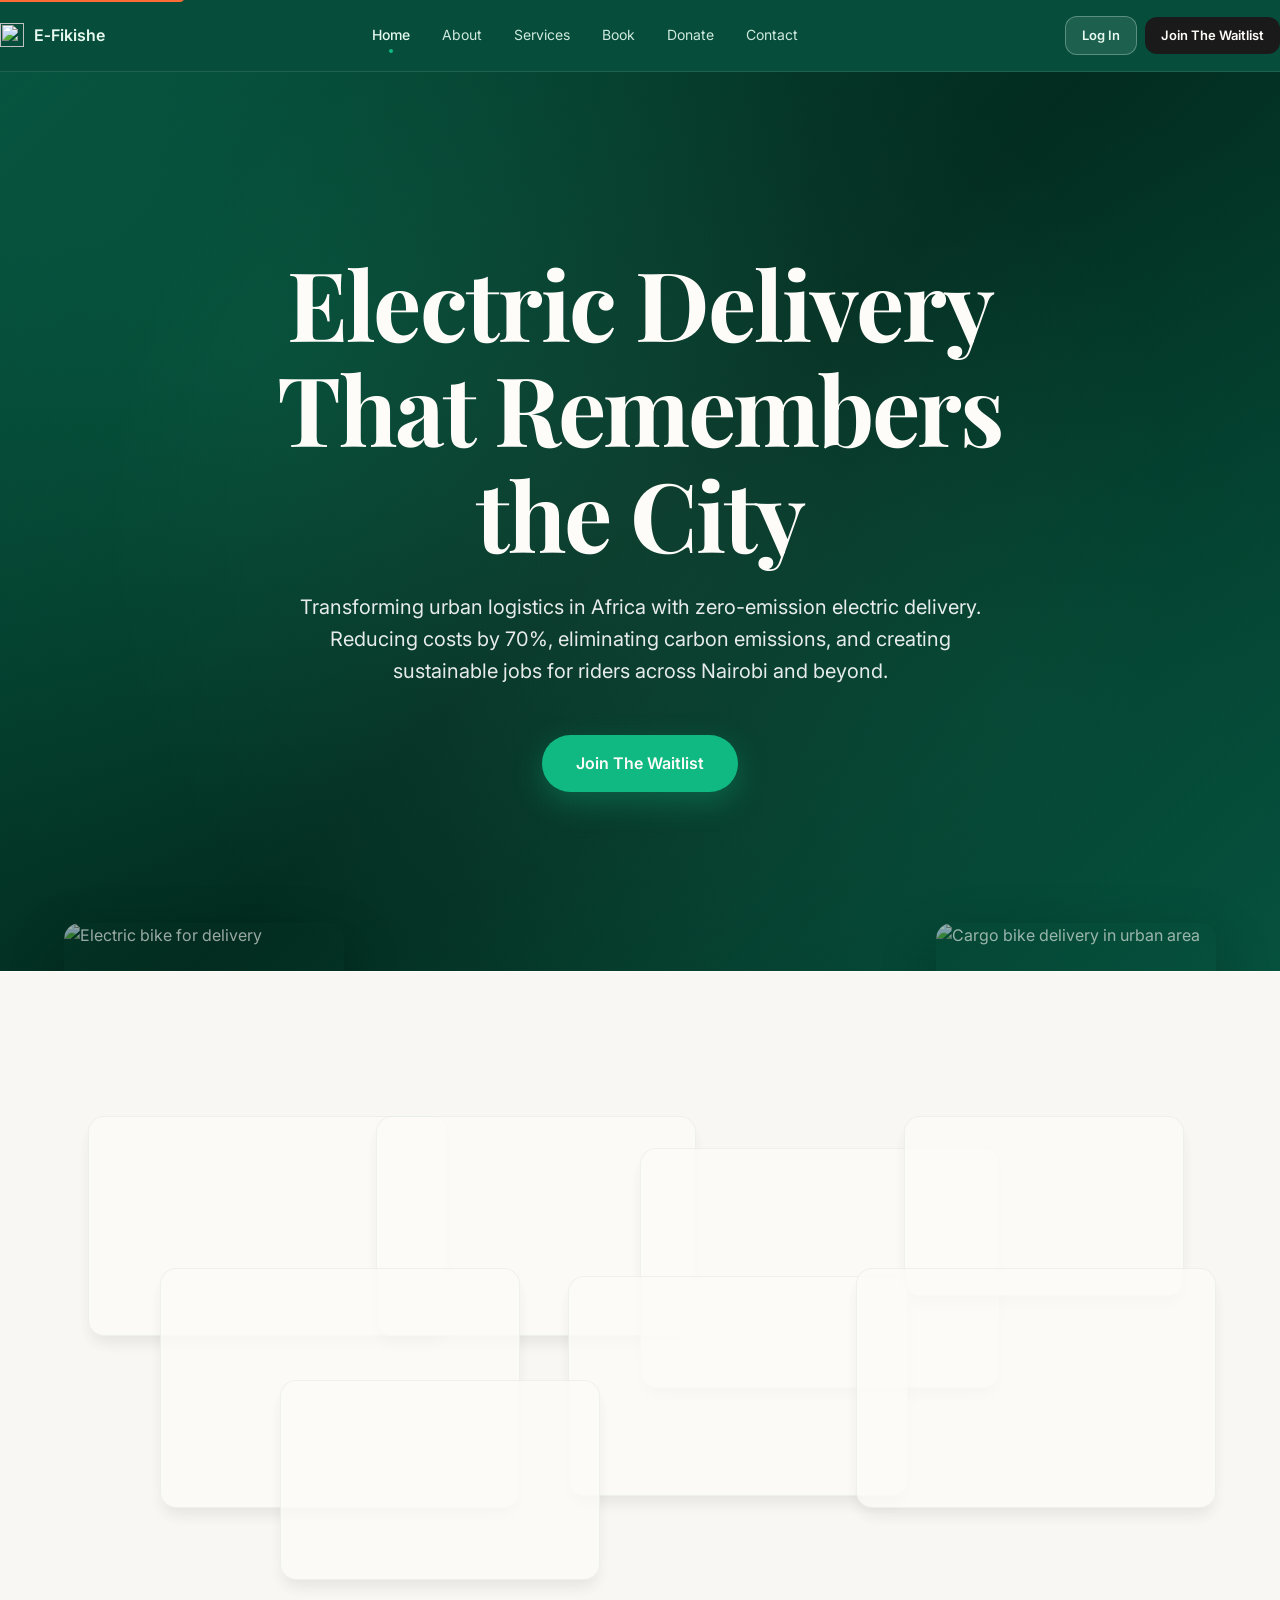
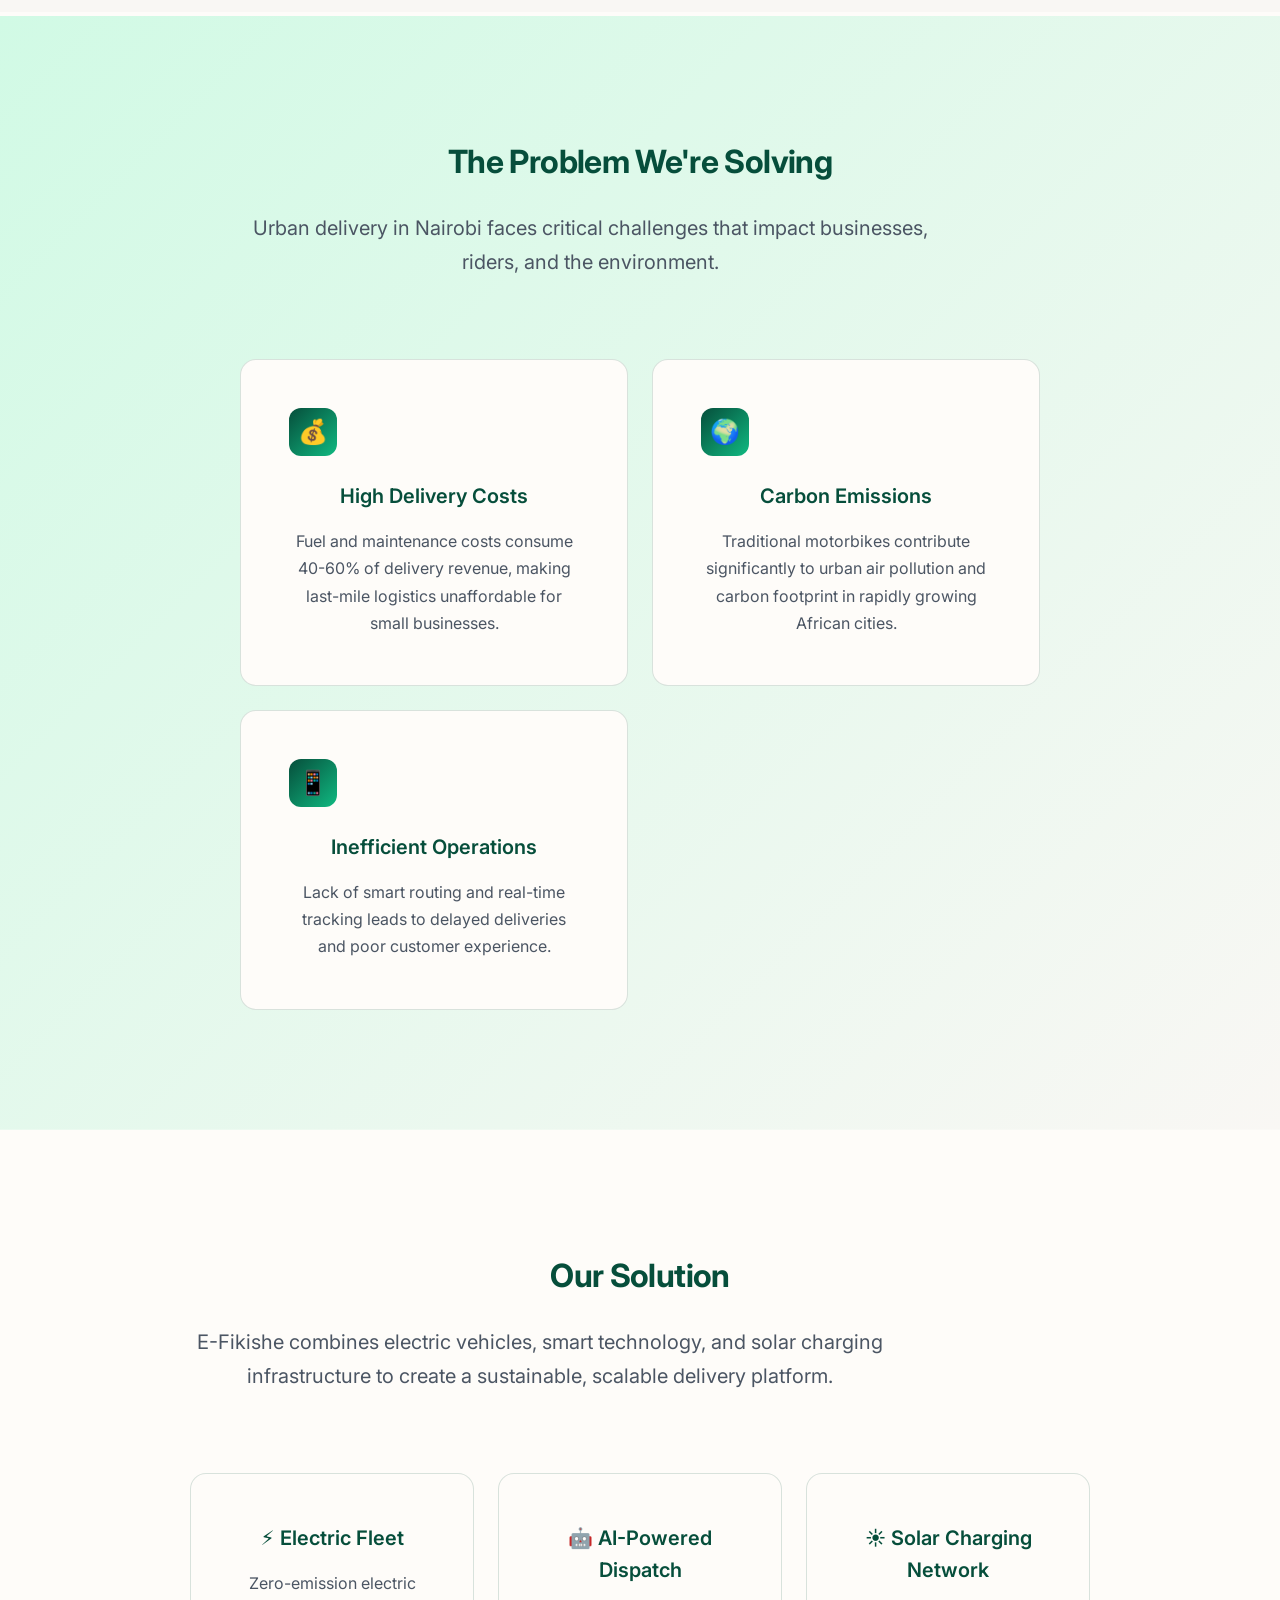
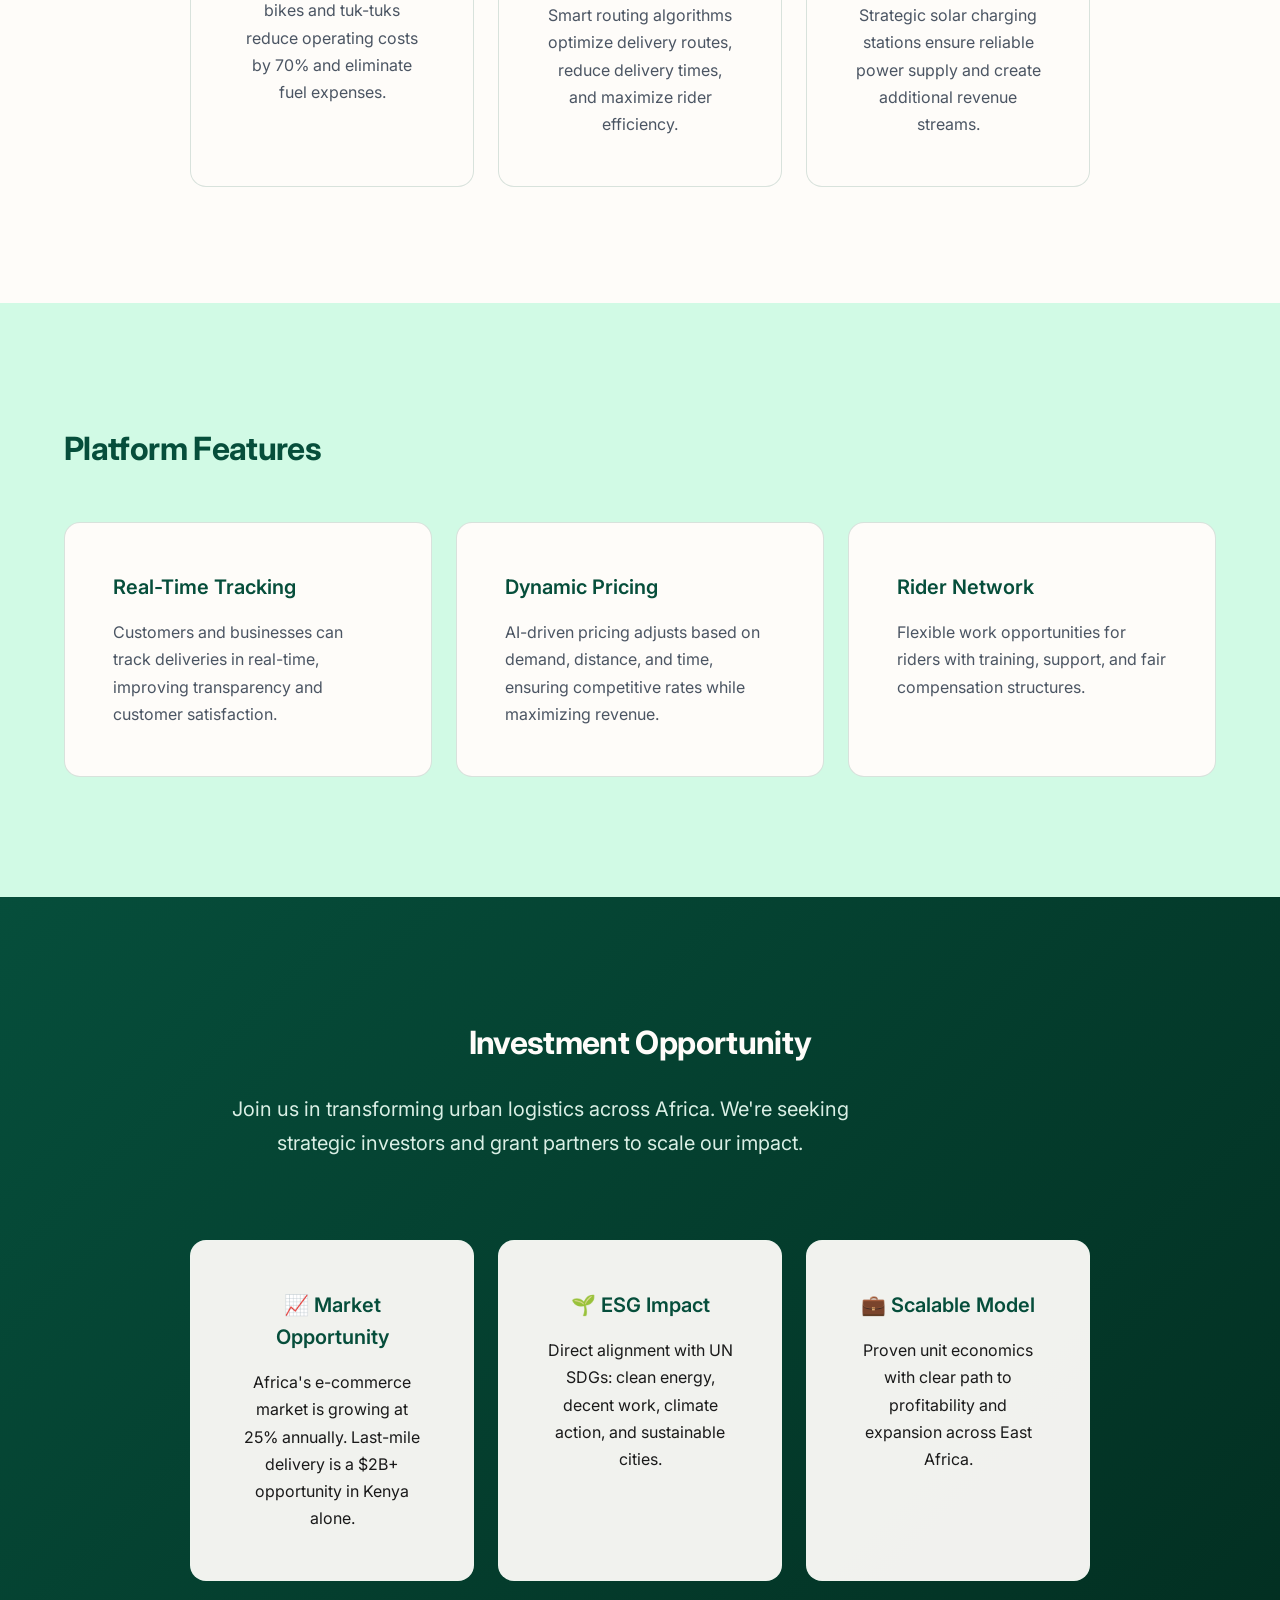
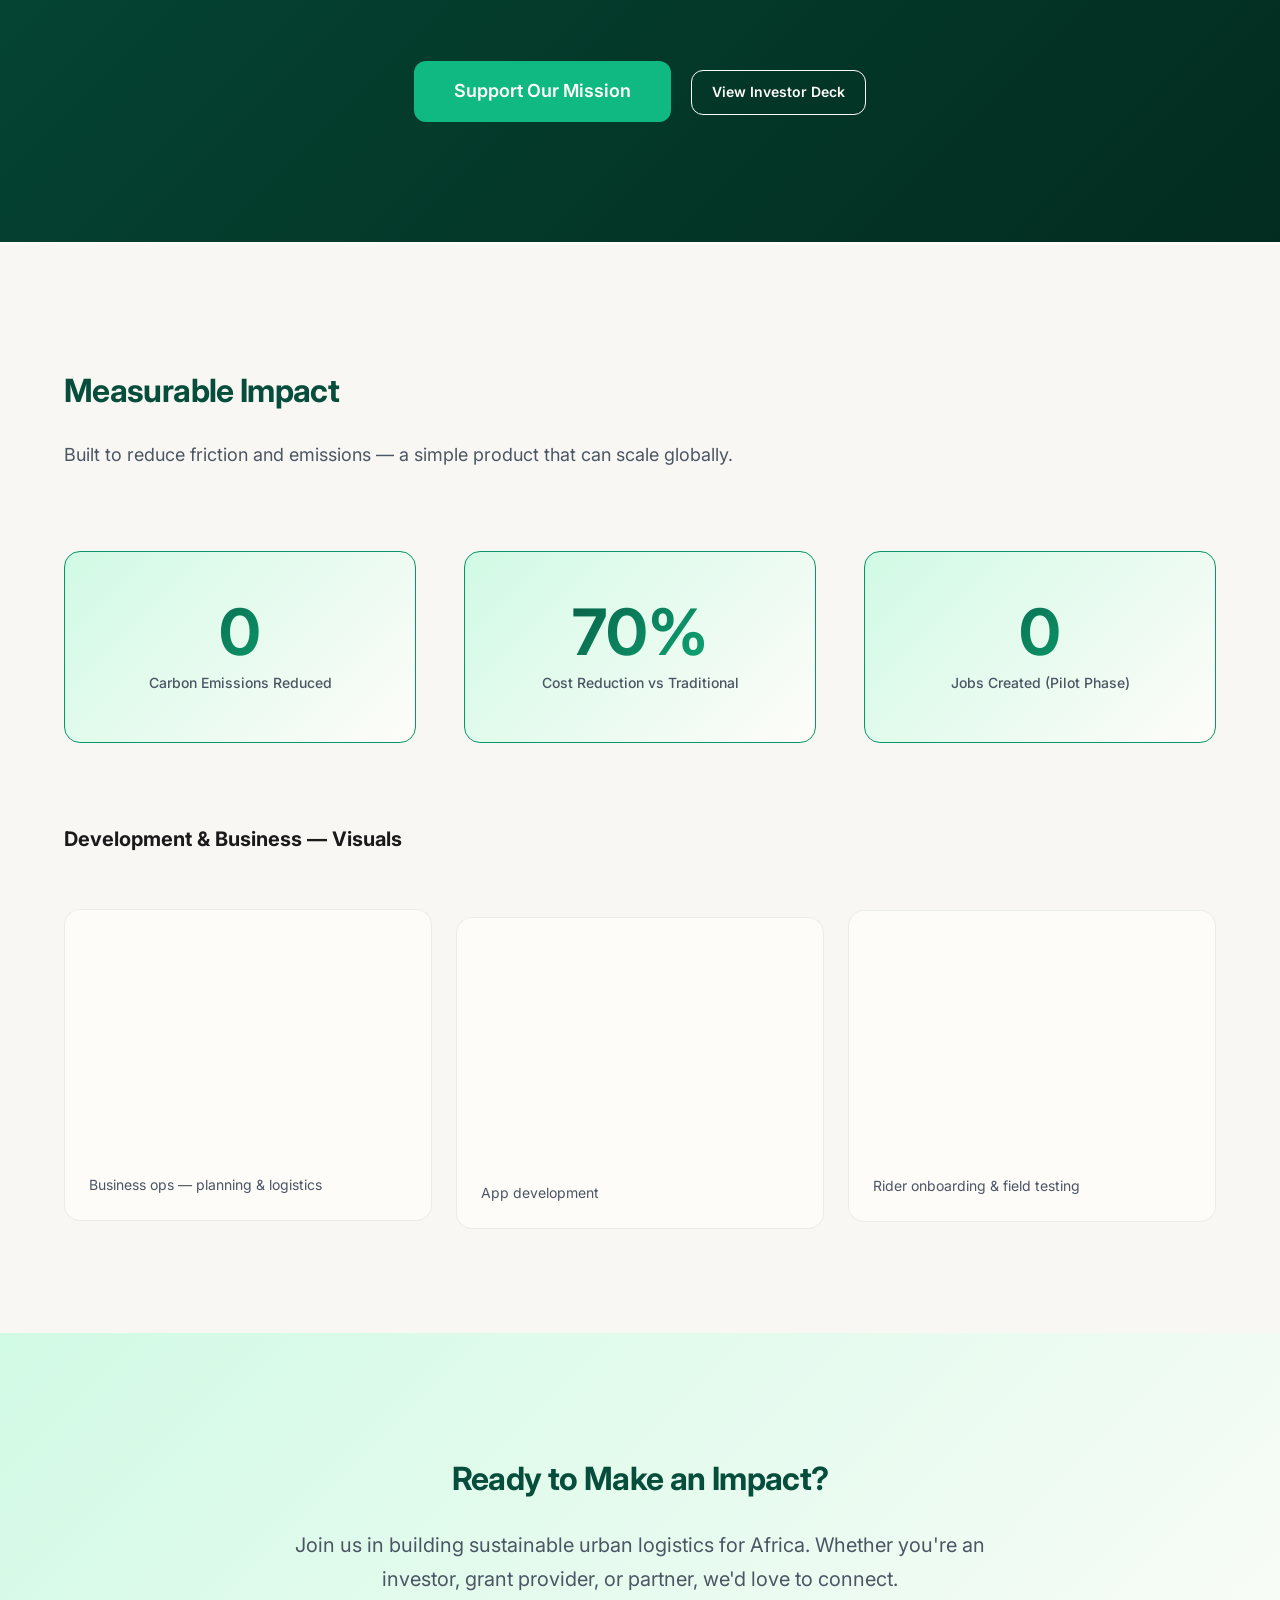
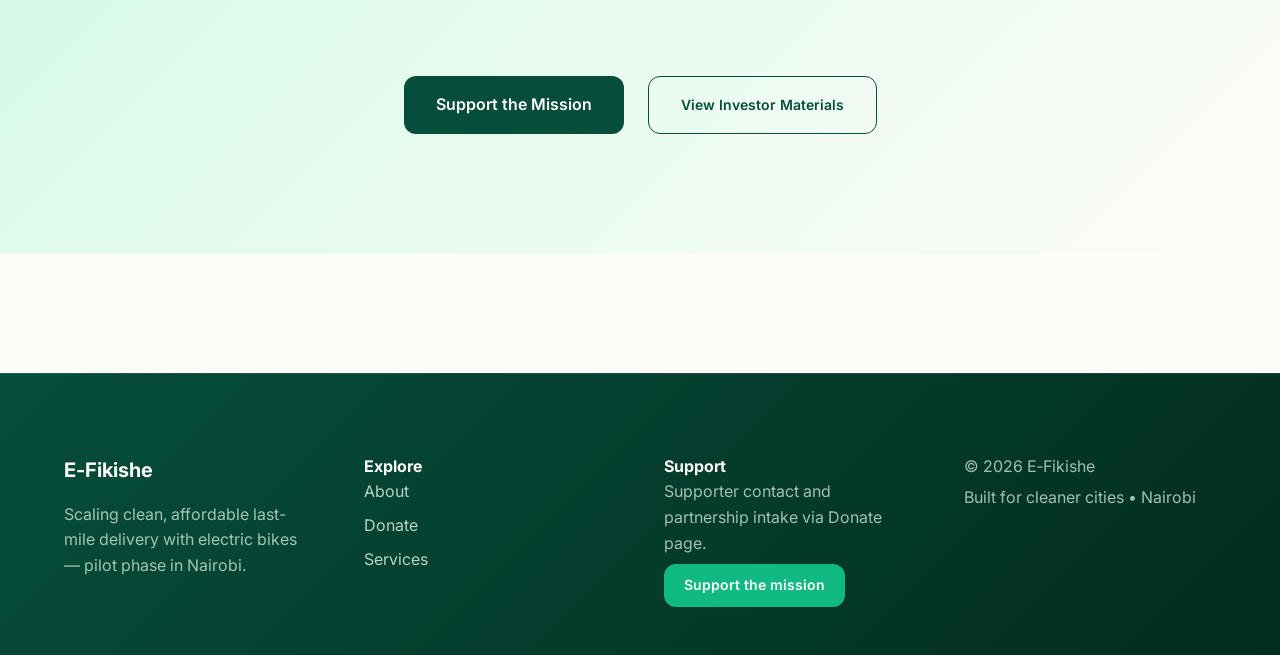
==== commit b7591ec3: "Update index.html" ====
--- a/index.html
+++ b/index.html
@@ -6,7 +6,7 @@
     <meta name="description" content="E-Fikishe - Electric delivery platform for clean, affordable last-mile delivery in Nairobi, Kenya. Zero-emission parcel delivery with electric bikes." />
     <meta name="keywords" content="electric delivery, e-bikes, Nairobi, Kenya, last-mile delivery, zero-emission, sustainable transport" />
     <meta name="author" content="E-Fikishe" />
-    <title>E‑Fikishe — Electric Delivery Platform</title>
+    <title>E‑Fikishe</title>
     <link rel="icon" type="image/svg+xml" href="logo-efikishe.svg">
     <link rel="preconnect" href="https://fonts.googleapis.com">
     <link rel="preconnect" href="https://fonts.gstatic.com" crossorigin>
@@ -305,3 +305,4 @@
     <button class="join-fab open-waitlist" aria-label="Join waitlist">Join</button>
   </body>
 </html>
+
--- a/styles.css
+++ b/styles.css
@@ -1,467 +1,1262 @@
-:root{
-  --orange: #FF4500; /* fire orange */
-  --black: #0B0B0B;
-  --gold: #FFC857;
-  --teal: #0AB7D8;
-  --theme-green: #064E3B; /* chosen deep green for solid background */
-  --theme-text: #E6F9EF; /* light text for readability */
-  --bg: #0B0B0B; /* we'll use dark hero, light sections */
-  --surface: #0f1720;
-  --card: rgba(255,255,255,0.03);
-  --glass: rgba(255,255,255,0.03);
-  --radius: 14px;
-  --container: 1100px;
-  --spacing: 20px;
-  --font-family: Inter, system-ui, -apple-system, 'Segoe UI', Roboto, Arial, sans-serif;
-}
-*{box-sizing:border-box;margin:0;padding:0}
-html,body{height:100%;background:var(--theme-green);color:var(--theme-text);font-family:var(--font-family);-webkit-font-smoothing:antialiased}
-.container{max-width:var(--container);margin:0 auto;padding:0 20px}
-
-/* Eden-like hero: centered, big typography */
-.eden-hero{min-height:100vh;display:block;padding:120px 0 160px 0; background-image: radial-gradient(rgba(255,255,255,0.02) 1px, transparent 1px); background-size: 6px 6px;}
-.hero-center{display:flex;align-items:center;justify-content:center;min-height:60vh;padding:6vh 0}
-.hero-main{max-width:960px;text-align:center}
-.hero-title.big{font-family:'Playfair Display', Georgia, serif;font-size:clamp(36px, 9vw, 96px);line-height:1.02;font-weight:700;color:#fff;margin-bottom:18px}
-.hero-lead{color:rgba(255,255,255,0.85);font-size:18px;margin-bottom:20px}
-.hero-cta-btn{background:#fff;color:#081216;padding:14px 26px;border-radius:32px;font-weight:700;box-shadow:0 12px 40px rgba(2,6,10,0.6)}
-
-/* Floating decorative cards */
-.floating-cards{position:absolute;left:0;right:0;bottom:28px;pointer-events:none}
-.card-float{position:absolute;width:260px;height:160px;border-radius:14px;overflow:hidden;box-shadow:0 36px 80px rgba(2,6,10,0.6);transform:translateY(12px)}
-.card-float.left{left:28px}
-.card-float.right{right:28px}
-.card-float img{width:100%;height:100%;object-fit:cover}
-
-/* make nav more Eden-like: subtle small items on right */
-.nav-link{padding:10px 12px;border-radius:999px;font-weight:600;opacity:0.95}
-.site-header{transition:all 0.28s ease}
-
-
-/* Header */
-.site-header{position:sticky;top:0;background:transparent;padding:18px 0;z-index:80}
-.header-inner{display:flex;align-items:center;justify-content:space-between}
-.brand{font-weight:800;color:var(--gold);text-decoration:none;font-size:1.1rem}
-.nav{display:flex;gap:18px;align-items:center}
-.nav-link{color:var(--gold);text-decoration:none;padding:8px 10px;border-radius:8px}
-.nav-link:hover{background:rgba(255,255,255,0.03)}
-.nav-toggle{display:none;background:transparent;border:1px solid rgba(255,255,255,0.04);color:var(--gold);padding:8px 12px;border-radius:10px}
-/* initial: nav sits to the right */
-/* REMOVE THIS (it causes layout issues when centering header)
-.nav{margin-left:auto}
-*/
-
-/* When header becomes centered while scrolling */
-.site-header.centered{
-  position:fixed;
-  left:50%;
-  transform:translateX(-50%);
-  top:18px;
-  width:min(920px,94%);
-  padding:10px 18px;
-  background:#ffffff;
-  backdrop-filter:blur(6px);
-  border-radius:22px;
-  box-shadow:0 18px 60px rgba(6,24,15,0.14);
-  z-index:320;
-}
-
-.site-header.centered .header-inner{
-  display:flex;
-  justify-content:center;
-  align-items:center;
-  gap:28px;
-}
-
-.site-header.centered .brand,
-.site-header.centered .nav,
-.site-header.centered .header-actions{
-  grid-column:auto;
-}
-
-.site-header.centered .nav{
-  margin:0;
-  justify-content:center;
-  flex-wrap:nowrap;
-}
-
-.site-header.centered .nav-link{
-  color:var(--charcoal);
-  padding:10px 14px;
-}
-
-/* Prevent centered header from overflowing: constrain nav width and reduce padding on smaller viewports */
-.site-header.centered{box-sizing:border-box}
-.site-header.centered .nav{max-width:calc(100% - 320px);/* reserve space for brand + actions */}
-
-@media (max-width:1100px){
-  .site-header.centered .nav{max-width:calc(100% - 220px)}
-  .site-header.centered .nav-link{padding:8px 10px}
-}
-
-/* On small screens, revert centered pill to full-width header to avoid clipping */
-@media (max-width:720px){
-  .site-header.centered{left:0;transform:none;width:100%;padding:8px 12px;border-radius:0}
-  .site-header.centered .header-inner{justify-content:space-between}
-  .site-header.centered .nav{max-width:none;flex-wrap:wrap;justify-content:flex-end}
-  .site-header.centered .header-actions{display:flex}
-}
-
-/* Hero */
-.hero{min-height:68vh;display:flex;align-items:center;}
-.hero-inner{display:grid;grid-template-columns:1fr 420px;gap:28px;align-items:center}
-.hero-title{font-size:2.25rem;line-height:1.03;color:var(--gold);margin-bottom:12px}
-.hero-lead{color:rgba(255,255,255,0.9);max-width:560px}
-.hero-visual{display:flex;align-items:center;justify-content:center}
-.device-mockup{width:360px;height:520px;border-radius:18px;background:linear-gradient(180deg,rgba(255,255,255,0.03),rgba(255,255,255,0.02));box-shadow:0 28px 80px rgba(0,0,0,0.6);overflow:hidden}
-.mock-screen{width:100%;height:100%;position:relative}
-.mock-layer{position:absolute;inset:0}
-
-/* parallax media styling */
-.parallax-media{position:absolute;inset:0}
-.parallax-media img, .parallax-media video{display:block}
-.parallax-media video{mix-blend-mode:normal;opacity:0.98}
-.parallax-media img{opacity:0.98}
-
-/* subtle float animation to make hero feel alive */
-@keyframes float-slow { 0%{transform:translateY(0)}50%{transform:translateY(-6px)}100%{transform:translateY(0)} }
-.parallax-media .parallax-layer{animation:float-slow 6s ease-in-out infinite}
-
-/* Live demo / media */
-.live-grid{display:grid;grid-template-columns:1fr 420px;gap:18px;align-items:start}
-.live-dashboard .stats-grid{display:flex;gap:12px}
-.live-media .media-grid{display:grid;grid-template-columns:1fr 1fr;gap:8px}
-.live-media .media-grid video, .live-media .media-grid img{width:100%;height:180px;object-fit:cover;border-radius:8px}
-.live-code{font-family: ui-monospace, SFMono-Regular, Menlo, Monaco, monospace; font-size:13px; line-height:1.4}
-
-@media(max-width:920px){ .live-grid{grid-template-columns:1fr} .live-media .media-grid{grid-template-columns:1fr} }
-
-/* Impact media grid */
-.impact-grid{display:grid;grid-template-columns:repeat(3,1fr);gap:14px}
-.impact-tile{position:relative;border-radius:12px;overflow:hidden;background:rgba(255,255,255,0.02);box-shadow:0 18px 48px rgba(0,0,0,0.35);will-change:transform;transform-origin:center center}
-.impact-tile video{width:100%;height:180px;object-fit:cover;display:block;filter:brightness(0.78);transition:transform 240ms ease}
-.impact-tile .impact-play{position:absolute;left:12px;bottom:12px;background:rgba(0,0,0,0.5);color:#fff;border:0;padding:8px 10px;border-radius:8px;font-weight:700}
-.impact-tile figcaption{padding:8px 12px;color:var(--theme-text);font-size:0.9rem}
-@media(max-width:920px){ .impact-grid{grid-template-columns:1fr} .impact-tile video{height:160px} }
-
-/* Sections */
-.section{padding:64px 0}
-.section-title{font-size:1.25rem;color:var(--orange);margin-bottom:18px}
-.lead{color:rgba(255,255,255,0.85)}
-.cards-grid{display:grid;grid-template-columns:repeat(3,1fr);gap:18px}
-.card{background:linear-gradient(180deg, rgba(255,255,255,0.02), rgba(255,255,255,0.01));padding:20px;border-radius:12px;border:1px solid rgba(255,255,255,0.03)}
-
-.stats-grid{display:flex;gap:18px;margin-top:18px}
-.stat{background:rgba(255,255,255,0.02);padding:12px;border-radius:10px;flex:1;text-align:center}
-.stat-value{font-weight:800;font-size:1.5rem;color:var(--teal)}
-
-.contact-card{display:grid;gap:12px;padding:18px}
-.field span{display:block;color:rgba(255,255,255,0.8);margin-bottom:6px}
-.field input,.field textarea{width:100%;padding:10px;border-radius:8px;border:1px solid rgba(255,255,255,0.04);background:transparent;color:#fff}
-.form-actions{margin-top:8px}
-
-/* Buttons */
-.btn{display:inline-flex;align-items:center;gap:10px;padding:10px 16px;border-radius:10px;font-weight:700;text-decoration:none}
-.btn-primary{background:linear-gradient(90deg,var(--orange),#ff7a3d);color:#081216}
-.btn-ghost{background:transparent;border:1px solid rgba(255,255,255,0.06);color:var(--gold)}
-/* outline button used on admin / secondary CTAs */
-.btn-outline{background:transparent;border:1px solid rgba(255,255,255,0.35);color:var(--theme-text)}
-
-/* Parallax utilities */
-.parallax{position:relative;overflow:hidden}
-.parallax::before{content:'';position:absolute;inset:0;pointer-events:none}
-.parallax .parallax-content{position:relative;z-index:2;will-change:transform;transition:transform 0.12s linear}
-
-/* Responsive */
-@media(max-width:920px){
-  .hero-inner{grid-template-columns:1fr}
-  .cards-grid{grid-template-columns:1fr}
-  /* Mobile: sliding right panel nav */
-  .nav{display:flex;flex-direction:column;gap:18px;align-items:flex-start;position:fixed;top:60px;right:16px;bottom:16px;width:320px;max-width:82%;padding:18px;background:linear-gradient(180deg, rgba(255,255,255,0.96), rgba(255,255,255,0.94));backdrop-filter:blur(8px);border-radius:14px;box-shadow:0 20px 60px rgba(2,6,10,0.45);transform:translateX(110%);opacity:0;pointer-events:none;transition:transform 320ms cubic-bezier(.2,.9,.3,1),opacity 240ms ease;z-index:10040}
-  .nav .nav-header{display:flex;align-items:center;justify-content:space-between;width:100%;margin-bottom:6px}
-  .nav .nav-brand{color:var(--charcoal);font-weight:800;text-decoration:none}
-  .nav-close{background:transparent;border:0;font-size:18px;padding:6px;border-radius:8px;cursor:pointer;color:var(--charcoal)}
-  .nav-link{display:block;width:100%;padding:12px 14px;border-radius:10px;color:var(--charcoal);background:transparent;text-align:left}
-  .nav-link + .nav-link{margin-top:6px}
-  .site-header.nav-open .nav{transform:translateX(0);opacity:1;pointer-events:auto}
-  .nav-toggle{display:inline-flex}
-}
-
-@media(min-width:921px){
-  /* Desktop: header layout as three columns (brand / centered nav / actions) */
-  .header-inner{display:grid;grid-template-columns:auto 1fr auto;align-items:center;gap:18px;position:relative;max-width:var(--container);margin:0 auto;padding:12px 20px}
-  .brand{grid-column:1;position:relative;left:0;font-size:1rem;color:var(--theme-text)}
-  .nav{grid-column:2;display:flex;justify-content:center;gap:28px;align-items:center}
-  .nav-link{font-size:1.12rem;padding:14px 16px;border-radius:12px;color:var(--theme-text)}
-  .nav-link:hover{background: rgba(255,255,255,0.03)}
-  .header-actions{grid-column:3;display:flex;gap:12px;align-items:center}
-  .header-actions .btn{padding:10px 14px;border-radius:999px}
-  .header-actions .nav-login{background:rgba(0,0,0,0.12);color:var(--theme-text);border:1px solid rgba(255,255,255,0.04)}
-  .header-actions .join-waitlist{background:#fff;color:var(--theme-green);font-weight:700}
-}
-
-  /* finer typographic match for Eden-like nav */
-  .nav-link{font-family: Inter, system-ui, -apple-system, 'Segoe UI', Roboto, Arial, sans-serif;font-weight:600;letter-spacing:0.6px}
-
-  /* Hide brand on small screens and show a floating join CTA */
-  @media(max-width:920px){
-    .brand{display:none}
-    .header-actions .join-waitlist{display:none}
-    .join-fab{display:block}
-  }
-
-  /* Floating Join CTA for mobile */
-  .join-fab{display:none;position:fixed;right:18px;bottom:22px;z-index:260;padding:12px 16px;border-radius:999px;background:var(--theme-green);color:#fff;box-shadow:0 18px 40px rgba(6,24,15,0.28);border:0;font-weight:700}
-
-  /* Adjust centered pill to match Eden: more compact, rounded, and slightly elevated */
-  .site-header.centered{position:fixed;left:50%;transform:translateX(-50%);top:18px;width:min(920px,94%);padding:10px 18px;background:#ffffff;backdrop-filter:blur(6px);border-radius:22px;box-shadow:0 18px 60px rgba(6,24,15,0.14);z-index:320}
-  .site-header.centered .nav-link{color:var(--charcoal);padding:10px 14px}
-  .site-header.centered .header-inner{align-items:center}
-  .site-header.centered .brand{color:var(--charcoal)}
-
-/* Footer */
-.site-footer{padding:48px 0 36px;border-top:1px solid rgba(255,255,255,0.04);margin-top:36px}
-.footer-inner{display:flex;justify-content:space-between;align-items:center}
-
-.footer-grid{display:grid;grid-template-columns:1fr 160px 220px 160px;gap:22px;align-items:start}
-.footer-brand{font-size:1.2rem}
-.footer-list{list-style:none;padding:0;margin:6px 0}
-.footer-list li{margin:6px 0}
-.footer-list a{color:var(--theme-text);opacity:0.92;text-decoration:none}
-.footer-list a:hover{text-decoration:underline}
-
-@media(max-width:920px){
-  .footer-grid{grid-template-columns:1fr;gap:12px}
-  .site-footer{padding:28px 16px}
-}
-
-/* Small helpers */
-.muted{color:rgba(255,255,255,0.7)}
-.muted-small{color:rgba(255,255,255,0.65);font-size:0.8rem}
-.field-error{color:#ffb4b4;font-size:0.8rem}
-body.lock-scroll{overflow:hidden}
-
-/* Gallery layout */
-.gallery-grid{display:grid;grid-template-columns:repeat(auto-fit,minmax(220px,1fr));gap:16px;margin-top:16px}
-.gallery-item img{width:100%;display:block;border-radius:12px;object-fit:cover}
-
-/* Brand logo next to wordmark */
-.brand-logo{width:24px;height:24px;margin-right:8px;flex-shrink:0}
+/* ============================================
+   E-FIKISHE - Eden.so inspired design
+   Clean, minimal, accessible, fast
+   ============================================ */
+
 :root {
-  /* Colors & accents */
-  --bg-light: linear-gradient(180deg,#f7fbfd,#ffffff);
-  --text: #081620;
-  --muted: #5b6b74;
-  --accent: #0AB7D8;
-  --accent-dark: #078FA8;
-  --charcoal: #071216;
-  
-  /* Sizes */
-  --radius: 14px;
-  --container: 1160px;
-  --spacing-xs: 8px;
-  --spacing-sm: 12px;
-  --spacing-md: 20px;
-  --spacing-lg: 28px;
-  --spacing-xl: 40px;
-  
-  /* Shadows & glass */
-  --shadow-soft: 0 10px 30px rgba(6,24,30,0.06);
-  --glass: rgba(255,255,255,0.6);
-  
-  /* Font */
+  /* Green-based colorful palette */
+  --green-primary: #064E3B;
+  --green-dark: #022C1F;
+  --green-light: #0A6B52;
+  --green-bright: #10B981;
+  --green-pale: #D1FAE5;
+  --green-accent: #059669;
+  
+  /* Dull/cream whites instead of pure white */
+  --bg-primary: #FEFCF9;
+  --bg-secondary: #F9F7F4;
+  --bg-tertiary: #F5F3F0;
+  --bg-dark: var(--green-primary);
+  --text-primary: #1A1A1A;
+  --text-secondary: #4B5563;
+  --text-light: #FEFCF9;
+  --text-on-green: #E6F9EF;
+  
+  /* Accent colors */
+  --accent: #FF6B35;
+  --accent-hover: #FF8C5A;
+  --gold: #F59E0B;
+  --teal: #14B8A6;
+  --orange: #FF6B35;
+  --purple: #8B5CF6;
+  
+  /* Borders - softer */
+  --border: #E8E6E3;
+  --border-light: rgba(6,78,59,0.08);
+  --border-green: rgba(6,78,59,0.15);
+  
+  /* Spacing - Generous white space like Eden */
+  --space-xs: 8px;
+  --space-sm: 16px;
+  --space-md: 24px;
+  --space-lg: 48px;
+  --space-xl: 80px;
+  --space-2xl: 120px;
+  
+  /* Typography */
   --font-sans: 'Inter', system-ui, -apple-system, 'Segoe UI', Roboto, 'Helvetica Neue', Arial, sans-serif;
-}
-
-* { box-sizing: border-box; margin:0; padding:0; }
-html, body { height:100%; scroll-behavior:smooth; font-family: var(--font-sans); background: var(--theme-green); color: var(--theme-text); }
-
-body { line-height:1.6; font-size:16px; }
-
-.container { max-width: var(--container); margin:0 auto; padding:0 20px; }
-
-/* --- Header (base) --- */
+  --font-serif: 'Playfair Display', Georgia, serif;
+  --font-size-xs: 0.75rem;
+  --font-size-sm: 0.875rem;
+  --font-size-base: 1rem;
+  --font-size-lg: 1.125rem;
+  --font-size-xl: 1.25rem;
+  --font-size-2xl: 1.5rem;
+  --font-size-3xl: 2rem;
+  --font-size-4xl: clamp(2.5rem, 5vw, 4rem);
+  --font-size-hero: clamp(3rem, 8vw, 6rem);
+  
+  /* Layout */
+  --container: 1200px;
+  --radius: 12px;
+  --radius-lg: 16px;
+  --radius-xl: 24px;
+  --shadow-sm: 0 1px 2px 0 rgba(0,0,0,0.05);
+  --shadow-md: 0 4px 6px -1px rgba(0,0,0,0.1);
+  --shadow-lg: 0 10px 15px -3px rgba(0,0,0,0.1);
+  --shadow-xl: 0 20px 25px -5px rgba(0,0,0,0.1);
+  
+  /* Transitions */
+  --transition-fast: 150ms cubic-bezier(0.4,0,0.2,1);
+  --transition-base: 250ms cubic-bezier(0.4,0,0.2,1);
+  --transition-slow: 350ms cubic-bezier(0.4,0,0.2,1);
+}
+
+/* ============================================
+   RESET & BASE
+   ============================================ */
+* {
+  box-sizing: border-box;
+  margin: 0;
+  padding: 0;
+}
+
+html {
+  scroll-behavior: smooth;
+  -webkit-font-smoothing: antialiased;
+  -moz-osx-font-smoothing: grayscale;
+}
+
+body {
+  font-family: var(--font-sans);
+  font-size: var(--font-size-base);
+  line-height: 1.6;
+  color: var(--text-primary);
+  background: var(--bg-primary);
+  overflow-x: hidden;
+  background-image: 
+    radial-gradient(circle at 20% 50%, rgba(6,78,59,0.03) 0%, transparent 50%),
+    radial-gradient(circle at 80% 80%, rgba(16,185,129,0.02) 0%, transparent 50%);
+  background-attachment: fixed;
+}
+
+/* ============================================
+   ACCESSIBILITY - Esafari.com inspired
+   ============================================ */
+*:focus-visible {
+  outline: 2px solid var(--accent);
+  outline-offset: 2px;
+  border-radius: 4px;
+}
+
+.skip-link {
+  position: absolute;
+  top: -40px;
+  left: 0;
+  background: var(--accent);
+  color: var(--text-light);
+  padding: 8px 16px;
+  text-decoration: none;
+  z-index: 10000;
+  border-radius: 0 0 4px 0;
+}
+
+.skip-link:focus {
+  top: 0;
+}
+
+.sr-only {
+  position: absolute;
+  width: 1px;
+  height: 1px;
+  padding: 0;
+  margin: -1px;
+  overflow: hidden;
+  clip: rect(0,0,0,0);
+  white-space: nowrap;
+  border-width: 0;
+}
+
+/* High contrast mode support */
+@media (prefers-contrast: high) {
+  :root {
+    --border: #000000;
+    --text-secondary: #000000;
+  }
+}
+
+/* Reduced motion support */
+@media (prefers-reduced-motion: reduce) {
+  *,
+  *::before,
+  *::after {
+    animation-duration: 0.01ms !important;
+    animation-iteration-count: 1 !important;
+    transition-duration: 0.01ms !important;
+    scroll-behavior: auto !important;
+  }
+}
+
+/* ============================================
+   LAYOUT
+   ============================================ */
+.container {
+  max-width: var(--container);
+  margin: 0 auto;
+  padding: 0 var(--space-md);
+}
+
+@media (max-width: 768px) {
+  .container {
+    padding: 0 var(--space-sm);
+  }
+}
+
+/* ============================================
+   HEADER - Green theme with scroll transition
+   ============================================ */
 .site-header {
   position: sticky;
-  top:0;
-  width:100%;
+  top: 0;
+  z-index: 1000;
+  background: var(--green-primary);
+  backdrop-filter: blur(20px) saturate(180%);
+  -webkit-backdrop-filter: blur(20px) saturate(180%);
+  border-bottom: 1px solid rgba(230,249,239,0.1);
+  transition: all var(--transition-base);
+}
+
+.site-header.scrolled {
+  background: rgba(254,252,249,0.95);
+  box-shadow: 0 2px 8px rgba(6,78,59,0.08);
+  border-bottom: 1px solid var(--border-green);
+}
+
+.site-header.scrolled .brand {
+  color: var(--green-primary);
+}
+
+.site-header.scrolled .nav-link {
+  color: rgba(6,78,59,0.7);
+}
+
+.site-header.scrolled .nav-link:hover,
+.site-header.scrolled .nav-link:focus {
+  color: var(--green-primary);
+  background: var(--green-pale);
+}
+
+.site-header.scrolled .nav-link.active {
+  color: var(--green-primary);
+}
+
+.site-header.scrolled .header-actions .btn-ghost {
+  border-color: var(--border-green);
+  color: rgba(6,78,59,0.7);
+}
+
+.site-header.scrolled .header-actions .btn-primary {
+  background: var(--green-primary);
+  color: var(--text-light);
+}
+
+.site-header.scrolled .header-actions .btn-primary:hover {
+  background: var(--green-light);
+}
+
+.header-inner {
+  display: grid;
+  grid-template-columns: auto 1fr auto;
+  align-items: center;
+  padding: 16px 0;
+  gap: var(--space-lg);
+  max-width: 1400px;
+  margin: 0 auto;
+}
+
+.brand {
+  display: flex;
+  align-items: center;
+  gap: 10px;
+  font-weight: 600;
+  font-size: 16px;
+  color: var(--text-on-green);
+  text-decoration: none;
+  transition: all var(--transition-fast);
+  white-space: nowrap;
+}
+
+.brand:hover {
+  opacity: 0.85;
+  transform: translateY(-1px);
+}
+
+.site-header.scrolled .brand {
+  color: var(--green-primary);
+}
+
+.brand-logo {
+  width: 24px;
+  height: 24px;
+  flex-shrink: 0;
+}
+
+/* Navigation - Eden.so style: centered, minimal */
+.nav {
+  display: flex;
+  align-items: center;
+  justify-content: center;
+  gap: 8px;
+  list-style: none;
+  margin: 0;
+  padding: 0;
+}
+
+.nav-link {
+  color: rgba(230,249,239,0.9);
+  text-decoration: none;
+  font-size: 14px;
+  font-weight: 400;
+  padding: 6px 12px;
+  border-radius: 6px;
+  transition: all var(--transition-fast);
+  position: relative;
+  white-space: nowrap;
+}
+
+.nav-link:hover,
+.nav-link:focus {
+  color: var(--text-on-green);
+  background: rgba(230,249,239,0.15);
+}
+
+.nav-link.active {
+  color: var(--text-on-green);
+  font-weight: 500;
+}
+
+.nav-link.active::after {
+  content: '';
+  position: absolute;
+  bottom: 0;
+  left: 50%;
+  transform: translateX(-50%);
+  width: 4px;
+  height: 4px;
+  background: var(--green-bright);
+  border-radius: 50%;
+}
+
+.header-actions {
+  display: flex;
+  align-items: center;
+  gap: 8px;
+  justify-content: flex-end;
+  white-space: nowrap;
+}
+
+.header-actions .btn {
+  font-size: 13px;
+  padding: 8px 16px;
+}
+
+.header-actions .btn-ghost {
+  border: 1px solid rgba(230,249,239,0.3);
+  color: var(--text-on-green);
+  background: rgba(230,249,239,0.1);
+}
+
+.header-actions .btn-ghost:hover {
+  background: rgba(230,249,239,0.2);
+  color: var(--text-on-green);
+  border-color: rgba(230,249,239,0.5);
+}
+
+.site-header.scrolled .header-actions .btn-ghost {
+  border-color: var(--border-green);
+  color: rgba(6,78,59,0.7);
   background: transparent;
-  z-index: 10050; /* ensure header sits above parallax/dev tiles */
-  transition: box-shadow 0.3s ease, transform 0.3s ease, background 0.25s ease;
-}
-.site-header.scrolled { box-shadow: 0 6px 24px rgba(6,24,15,0.08); transform: translateZ(0); }
-.header-inner { display:flex; justify-content:space-between; align-items:center; padding:var(--spacing-sm) 0; }
-.brand { font-weight:800; color:var(--theme-text); font-size:1.1rem; text-decoration:none; }
-.nav { display:flex; gap:18px; align-items:center; }
-.nav a, .nav-link { text-decoration:none; color:var(--theme-text); font-weight:600; padding:8px 10px; border-radius:10px; transition: all 0.2s ease; }
-.nav a:hover, .nav-link:hover { color:var(--theme-text); background: rgba(255,255,255,0.03); }
-
-/* ensure hamburger toggle sits above other layers and is clickable */
-.nav-toggle{z-index:10060;position:relative}
-
-/* when header becomes centered (fixed), push main content down to avoid covering it */
-.site-header.centered + main { padding-top: 86px; }
-
-/* --- Hero & Parallax --- */
-.hero { position: relative; padding: var(--spacing-lg) 0; overflow: hidden; }
+}
+
+.site-header.scrolled .header-actions .btn-ghost:hover {
+  background: var(--green-pale);
+  color: var(--green-primary);
+  border-color: var(--green-accent);
+}
+
+.header-actions .btn-primary {
+  background: var(--text-on-green);
+  color: var(--green-primary);
+  border: none;
+}
+
+.header-actions .btn-primary:hover {
+  background: var(--green-bright);
+  color: var(--text-light);
+}
+
+.nav-toggle {
+  display: none;
+  background: transparent;
+  border: 1px solid var(--border);
+  color: var(--text-primary);
+  padding: var(--space-xs) var(--space-sm);
+  border-radius: var(--radius);
+  cursor: pointer;
+  font-size: var(--font-size-lg);
+  transition: all var(--transition-fast);
+}
+
+.nav-toggle:hover,
+.nav-toggle:focus {
+  background: var(--bg-secondary);
+  border-color: var(--text-secondary);
+}
+
+/* Centered header on scroll - Green pill style */
+.site-header.centered {
+  position: fixed;
+  left: 50%;
+  transform: translateX(-50%);
+  top: 20px;
+  width: min(1000px, 96%);
+  background: rgba(254,252,249,0.95);
+  backdrop-filter: blur(20px) saturate(180%);
+  -webkit-backdrop-filter: blur(20px) saturate(180%);
+  border-radius: 50px;
+  box-shadow: 0 8px 32px rgba(6,78,59,0.12);
+  border: 1px solid var(--border-green);
+  padding: 0;
+}
+
+.site-header.centered .header-inner {
+  padding: 10px 24px;
+  gap: var(--space-lg);
+}
+
+.site-header.centered .nav-link {
+  color: rgba(0,0,0,0.6);
+  font-size: 13px;
+  padding: 6px 10px;
+}
+
+.site-header.centered .nav-link:hover,
+.site-header.centered .nav-link:focus {
+  color: var(--text-primary);
+  background: rgba(0,0,0,0.04);
+}
+
+.site-header.centered .nav-link.active {
+  color: var(--text-primary);
+}
+
+.site-header.centered .header-actions .btn {
+  font-size: 13px;
+  padding: 8px 16px;
+}
+
+.site-header.centered + main {
+  padding-top: 0;
+}
+
+/* ============================================
+   BUTTONS - Clean, minimal
+   ============================================ */
+.btn {
+  display: inline-flex;
+  align-items: center;
+  justify-content: center;
+  gap: var(--space-xs);
+  padding: 10px 20px;
+  font-size: var(--font-size-sm);
+  font-weight: 600;
+  font-family: var(--font-sans);
+  text-decoration: none;
+  border: none;
+  border-radius: var(--radius);
+  cursor: pointer;
+  transition: all var(--transition-fast);
+  white-space: nowrap;
+  -webkit-tap-highlight-color: transparent;
+}
+
+.btn:disabled {
+  opacity: 0.5;
+  cursor: not-allowed;
+}
+
+.btn-primary {
+  background: var(--green-primary);
+  color: var(--text-light);
+  border: none;
+}
+
+.btn-primary:hover:not(:disabled),
+.btn-primary:focus:not(:disabled) {
+  background: var(--green-light);
+  transform: translateY(-1px);
+  box-shadow: 0 4px 12px rgba(6,78,59,0.2);
+}
+
+.header-actions .btn-primary {
+  background: var(--text-primary);
+  color: var(--text-light);
+}
+
+.header-actions .btn-primary:hover:not(:disabled),
+.header-actions .btn-primary:focus:not(:disabled) {
+  background: rgba(0,0,0,0.85);
+}
+
+.btn-ghost {
+  background: transparent;
+  color: var(--text-secondary);
+  border: 1px solid var(--border);
+}
+
+.btn-ghost:hover:not(:disabled),
+.btn-ghost:focus:not(:disabled) {
+  background: var(--bg-secondary);
+  color: var(--text-primary);
+  border-color: var(--text-secondary);
+}
+
+.btn-outline {
+  background: transparent;
+  color: var(--text-primary);
+  border: 1px solid var(--text-primary);
+}
+
+.btn-outline:hover:not(:disabled),
+.btn-outline:focus:not(:disabled) {
+  background: var(--text-primary);
+  color: var(--text-light);
+}
+
+/* ============================================
+   HERO - Eden.so style
+   ============================================ */
+.hero {
+  min-height: 100vh;
+  display: flex;
+  align-items: center;
+  justify-content: center;
+  padding: var(--space-2xl) 0;
+  background: linear-gradient(135deg, var(--green-primary) 0%, var(--green-dark) 50%, var(--green-primary) 100%);
+  color: var(--text-light);
+  position: relative;
+  overflow: hidden;
+}
+
 .hero::before {
   content: '';
   position: absolute;
-  inset:0;
-  background: url('hero-bg.jpg') center/cover no-repeat;
-  transform: translateY(-15%);
-  z-index: -1;
+  inset: 0;
+  background: 
+    radial-gradient(circle at 20% 30%, rgba(16,185,129,0.15) 0%, transparent 50%),
+    radial-gradient(circle at 80% 70%, rgba(5,150,105,0.1) 0%, transparent 50%),
+    radial-gradient(circle at 50% 50%, rgba(230,249,239,0.05) 0%, transparent 70%);
+  pointer-events: none;
+  animation: gradientShift 20s ease infinite;
+}
+
+@keyframes gradientShift {
+  0%, 100% { opacity: 1; }
+  50% { opacity: 0.8; }
+}
+
+.hero-center {
+  position: relative;
+  z-index: 1;
+  text-align: center;
+  max-width: 900px;
+  padding: 0 var(--space-md);
+  margin: 0 auto;
+  width: 100%;
+}
+
+.hero-main {
+  max-width: 100%;
+  width: 100%;
+}
+
+.hero-title.big {
+  font-family: var(--font-serif);
+  font-size: var(--font-size-hero);
+  line-height: 1.1;
+  font-weight: 700;
+  color: var(--text-light);
+  margin-bottom: var(--space-md);
+  letter-spacing: -0.02em;
+}
+
+.hero-lead {
+  font-size: var(--font-size-xl);
+  color: rgba(255,255,255,0.9);
+  margin-bottom: var(--space-lg);
+  line-height: 1.6;
+  max-width: 700px;
+  margin-left: auto;
+  margin-right: auto;
+}
+
+.hero-cta-btn {
+  background: var(--green-bright);
+  color: var(--text-light);
+  padding: 14px 32px;
+  border-radius: 50px;
+  font-weight: 600;
+  font-size: var(--font-size-base);
+  box-shadow: 0 10px 30px rgba(16,185,129,0.3);
+  transition: all var(--transition-base);
+  border: 2px solid transparent;
+}
+
+.hero-cta-btn:hover,
+.hero-cta-btn:focus {
+  transform: translateY(-2px);
+  box-shadow: 0 15px 40px rgba(16,185,129,0.4);
+  background: var(--green-accent);
+  border-color: rgba(230,249,239,0.3);
+}
+
+/* Floating cards */
+.floating-cards {
+  position: absolute;
+  left: 0;
+  right: 0;
+  bottom: var(--space-lg);
+  pointer-events: none;
+  z-index: 0;
+}
+
+.card-float {
+  position: absolute;
+  width: 280px;
+  height: 180px;
+  border-radius: var(--radius-lg);
+  overflow: hidden;
+  box-shadow: 0 20px 60px rgba(0,0,0,0.4);
+  opacity: 0.6;
+}
+
+.card-float.left {
+  left: 5%;
+}
+
+.card-float.right {
+  right: 5%;
+}
+
+.card-float img {
+  width: 100%;
+  height: 100%;
+  object-fit: cover;
+}
+
+@media (max-width: 768px) {
+  .card-float {
+    width: 200px;
+    height: 130px;
+  }
+  
+  .card-float.left {
+    left: 2%;
+  }
+  
+  .card-float.right {
+    right: 2%;
+  }
+}
+
+/* ============================================
+   SECTIONS - With parallax
+   ============================================ */
+.section {
+  padding: var(--space-2xl) 0;
+  position: relative;
+}
+
+.section[data-parallax] {
   will-change: transform;
 }
-.hero-inner { display:grid; grid-template-columns:1fr; gap:18px; align-items:center; }
-.hero-title { font-size:2rem; font-weight:800; line-height:1.1; color: var(--charcoal); margin-bottom: var(--spacing-sm); }
-.hero-sub { color:var(--muted); max-width:600px; }
-
-/* --- Floating tiles parallax --- */
-.float-tiles .tile {
-  position:absolute;
-  width:360px; height:220px;
-  border-radius: var(--radius);
-  filter: saturate(0.95) contrast(0.92) brightness(0.96) blur(6px);
-  opacity:0.4;
-  transform-origin:center;
-  box-shadow:0 18px 60px rgba(2,6,10,0.45);
-  mix-blend-mode:screen;
-  transition: transform 0.4s ease;
-  will-change: transform;
-}
-@media(max-width:900px){ .float-tiles{display:none} }
-
-/* --- Sections with parallax effect --- */
-.section {
+
+.section-title {
+  font-size: var(--font-size-3xl);
+  font-weight: 700;
+  margin-bottom: var(--space-md);
+  color: var(--green-primary);
+  letter-spacing: -0.02em;
+}
+
+.lead {
+  font-size: var(--font-size-lg);
+  color: var(--text-secondary);
+  line-height: 1.7;
+  max-width: 700px;
+}
+
+/* Stats grid */
+.stats-grid {
+  display: grid;
+  grid-template-columns: repeat(auto-fit, minmax(200px, 1fr));
+  gap: var(--space-lg);
+  margin-top: var(--space-xl);
+}
+
+.stat {
+  text-align: center;
+  padding: var(--space-lg);
+  background: var(--bg-primary);
+  border: 1px solid var(--border-light);
+  border-radius: var(--radius-lg);
+}
+
+.stat-value {
+  font-size: var(--font-size-4xl);
+  font-weight: 700;
+  color: var(--green-primary);
+  margin-bottom: var(--space-xs);
+  line-height: 1;
+  background: linear-gradient(135deg, var(--green-primary), var(--green-bright));
+  -webkit-background-clip: text;
+  -webkit-text-fill-color: transparent;
+  background-clip: text;
+}
+
+.stat-label {
+  font-size: var(--font-size-sm);
+  color: var(--text-secondary);
+  font-weight: 500;
+}
+
+/* Impact grid */
+.impact-media {
+  margin-top: var(--space-xl);
+}
+
+.impact-grid {
+  display: grid;
+  grid-template-columns: repeat(auto-fit, minmax(300px, 1fr));
+  gap: var(--space-md);
+  margin-top: var(--space-lg);
+}
+
+.impact-tile {
   position: relative;
-  padding: var(--spacing-lg) 0;
+  border-radius: var(--radius-lg);
   overflow: hidden;
-}
-.section[data-speed] {
-  transform: translateY(calc(var(--scroll) * var(--speed)));
-}
-.section-title { font-size:1.5rem; font-weight:700; margin-bottom: var(--spacing-md); }
-.lead { color:var(--muted); max-width:780px; }
-
-/* --- Cards & micro-interactions --- */
-.card, .service-card, .profile-card, .impact-card, .process-step {
-  background: var(--glass);
-  border-radius: var(--radius);
-  padding: var(--spacing-md);
-  box-shadow: var(--shadow-soft);
-  border: 1px solid rgba(255,255,255,0.6);
-  backdrop-filter: blur(10px);
-  transition: transform 0.3s ease, box-shadow 0.3s ease;
-}
-.card:hover, .service-card:hover, .profile-card:hover, .impact-card:hover, .process-step:hover {
-  transform: translateY(-10px);
-  box-shadow: 0 28px 60px rgba(6,24,30,0.08);
-}
-
-/* --- Buttons --- */
-.btn {
-  display:inline-flex; align-items:center; gap:8px; padding:10px 18px;
-  border-radius: var(--radius); font-weight:700; text-decoration:none;
-  transition: transform 0.2s ease, box-shadow 0.2s ease;
-}
-.btn-primary { background: linear-gradient(90deg,var(--accent),#06a4c0); color:white; box-shadow:0 12px 34px rgba(10,160,190,0.08); }
-.btn-primary:hover { transform: translateY(-3px); box-shadow:0 28px 60px rgba(10,160,190,0.14); }
-.btn-ghost { background:transparent; border:1px solid rgba(6,143,168,0.08); color:var(--accent-dark); }
-.btn-ghost:hover { transform: translateY(-2px); box-shadow:0 12px 30px rgba(6,143,168,0.06); }
-
-/* --- About / Profiles --- */
-.profiles-grid { display:grid; grid-template-columns:1fr; gap:16px; margin-top:12px; }
-.profile-card { display:flex; gap:12px; align-items:center; cursor:pointer; }
-.profile-card:hover .profile-extra { display:block; }
-.profile-image { width:84px; height:84px; border-radius: var(--radius); background:linear-gradient(135deg,#eefaff,#e7fbff); display:flex; align-items:center; justify-content:center; color:var(--accent-dark); font-weight:700; }
-
-/* --- Donate & Partners --- */
-.donate-grid { display:grid; grid-template-columns:1fr; gap:20px; }
-.donate-form, .donate-info {
-  padding: 18px; border-radius: var(--radius); box-shadow: var(--shadow-soft); background:#fff;
-}
-
-/* --- Scroll animations (fade + slide) --- */
-[data-reveal] { opacity:0; transform: translateY(20px); transition:opacity 0.6s ease-out, transform 0.6s ease-out; }
-[data-reveal].is-revealed { opacity:1; transform: none; }
-
-/* --- Responsive --- */
-@media(min-width:720px){
-  .hero-inner { grid-template-columns:1fr 420px; }
-  .profiles-grid { grid-template-columns: repeat(2,1fr); }
-  .service-grid, .impact-grid { grid-template-columns: repeat(2,1fr); }
-  .donate-grid { grid-template-columns:1fr 360px; }
-}
-
-/* --- Parallax utility --- */
-[data-parallax] {
-  will-change: transform;
-  transform: translateY(0);
-  transition: transform 0.2s linear;
-}
-
-/* --- Parallax sections --- */
-.parallax {
+  background: var(--bg-primary);
+  border: 1px solid var(--border-light);
+  transition: all var(--transition-base);
+}
+
+.impact-tile:hover {
+  transform: translateY(-4px);
+  box-shadow: var(--shadow-lg);
+  border-color: var(--border);
+}
+
+.impact-video {
+  width: 100%;
+  height: 240px;
+  object-fit: cover;
+  display: block;
+  filter: brightness(0.95);
+}
+
+.impact-tile figcaption {
+  padding: var(--space-md);
+  font-size: var(--font-size-sm);
+  color: var(--text-secondary);
+}
+
+/* ============================================
+   CARDS - Clean, minimal
+   ============================================ */
+.cards-grid {
+  display: grid;
+  grid-template-columns: repeat(auto-fit, minmax(280px, 1fr));
+  gap: var(--space-md);
+  margin-top: var(--space-lg);
+}
+
+.card {
+  background: var(--bg-primary);
+  border: 1px solid var(--border-green);
+  border-radius: var(--radius-lg);
+  padding: var(--space-lg);
+  transition: all var(--transition-base);
   position: relative;
   overflow: hidden;
-  padding: 44px 0;
-}
-.parallax::before {
+}
+
+.card::before {
   content: '';
   position: absolute;
+  top: 0;
+  left: 0;
+  right: 0;
+  height: 3px;
+  background: linear-gradient(90deg, var(--green-primary), var(--green-bright), var(--teal));
+  transform: scaleX(0);
+  transition: transform var(--transition-base);
+}
+
+.card:hover {
+  border-color: var(--green-accent);
+  box-shadow: 0 8px 24px rgba(6,78,59,0.12);
+  transform: translateY(-4px);
+}
+
+.card:hover::before {
+  transform: scaleX(1);
+}
+
+.card h3 {
+  font-size: var(--font-size-xl);
+  font-weight: 600;
+  margin-bottom: var(--space-sm);
+  color: var(--text-primary);
+}
+
+.card p {
+  color: var(--text-secondary);
+  line-height: 1.7;
+}
+
+/* ============================================
+   FORMS - Accessible, clean
+   ============================================ */
+.waitlist-form,
+.contact-card {
+  display: grid;
+  gap: var(--space-md);
+}
+
+.waitlist-form label,
+.field {
+  display: block;
+}
+
+.waitlist-form label span,
+.field span {
+  display: block;
+  font-size: var(--font-size-sm);
+  font-weight: 600;
+  color: var(--text-primary);
+  margin-bottom: var(--space-xs);
+}
+
+.waitlist-form input,
+.waitlist-form select,
+.field input,
+.field textarea {
+  width: 100%;
+  padding: 12px 16px;
+  font-size: var(--font-size-base);
+  font-family: var(--font-sans);
+  border: 1px solid var(--border);
+  border-radius: var(--radius);
+  background: var(--bg-primary);
+  color: var(--text-primary);
+  transition: all var(--transition-fast);
+}
+
+.waitlist-form input:focus,
+.waitlist-form select:focus,
+.field input:focus,
+.field textarea:focus {
+  outline: none;
+  border-color: var(--accent);
+  box-shadow: 0 0 0 3px rgba(255,69,0,0.1);
+}
+
+.waitlist-form input::placeholder,
+.field input::placeholder {
+  color: var(--text-secondary);
+  opacity: 0.6;
+}
+
+.form-actions {
+  margin-top: var(--space-sm);
+}
+
+/* ============================================
+   DONATION SECTION - Improved UX
+   ============================================ */
+.donation-amounts {
+  display: grid;
+  grid-template-columns: repeat(auto-fit, minmax(100px, 1fr));
+  gap: var(--space-sm);
+  margin: var(--space-md) 0;
+}
+
+.donation-amount-btn {
+  padding: var(--space-sm) var(--space-md);
+  background: var(--bg-secondary);
+  border: 2px solid var(--border);
+  border-radius: var(--radius);
+  font-weight: 600;
+  cursor: pointer;
+  transition: all var(--transition-fast);
+  font-size: var(--font-size-base);
+}
+
+.donation-amount-btn:hover,
+.donation-amount-btn:focus {
+  border-color: var(--accent);
+  background: rgba(255,69,0,0.05);
+  color: var(--accent);
+}
+
+.donation-amount-btn.active {
+  background: var(--accent);
+  color: var(--text-light);
+  border-color: var(--accent);
+}
+
+.donation-info {
+  background: var(--bg-secondary);
+  border-radius: var(--radius-lg);
+  padding: var(--space-lg);
+  margin-top: var(--space-lg);
+}
+
+.donation-info h3 {
+  font-size: var(--font-size-xl);
+  margin-bottom: var(--space-sm);
+}
+
+.donation-info ul {
+  list-style: none;
+  padding-left: 0;
+}
+
+.donation-info li {
+  padding: var(--space-xs) 0;
+  color: var(--text-secondary);
+  position: relative;
+  padding-left: var(--space-md);
+}
+
+.donation-info li::before {
+  content: '✓';
+  position: absolute;
+  left: 0;
+  color: var(--accent);
+  font-weight: 700;
+}
+
+/* ============================================
+   WAITLIST OVERLAY
+   ============================================ */
+.waitlist-overlay {
+  position: fixed;
   inset: 0;
+  display: flex;
+  align-items: center;
+  justify-content: center;
+  background: rgba(0,0,0,0.5);
+  backdrop-filter: blur(4px);
+  z-index: 2000;
+  padding: var(--space-md);
+}
+
+.waitlist-panel {
+  background: var(--bg-primary);
+  border-radius: var(--radius-xl);
+  padding: var(--space-lg);
+  width: 100%;
+  max-width: 500px;
+  box-shadow: 0 20px 60px rgba(6,78,59,0.2);
+  border: 2px solid var(--green-pale);
+  max-height: 90vh;
+  overflow-y: auto;
+}
+
+.waitlist-panel h2 {
+  font-size: var(--font-size-2xl);
+  font-weight: 700;
+  margin-bottom: var(--space-sm);
+  color: var(--green-primary);
+}
+
+.waitlist-panel .muted {
+  color: var(--text-secondary);
+  margin-bottom: var(--space-md);
+}
+
+/* ============================================
+   FOOTER
+   ============================================ */
+.site-footer {
+  background: linear-gradient(135deg, var(--green-primary) 0%, var(--green-dark) 100%);
+  border-top: 1px solid rgba(230,249,239,0.1);
+  padding: var(--space-xl) 0 var(--space-lg);
+  margin-top: var(--space-2xl);
+  color: var(--text-light);
+}
+
+.site-footer .footer-brand,
+.site-footer h4 {
+  color: var(--text-light);
+}
+
+.site-footer .footer-list a {
+  color: rgba(230,249,239,0.8);
+}
+
+.site-footer .footer-list a:hover {
+  color: var(--text-light);
+}
+
+.site-footer .muted {
+  color: rgba(230,249,239,0.7);
+}
+
+.site-footer .btn-primary {
+  background: var(--green-bright);
+  color: var(--text-light);
+}
+
+.site-footer .btn-primary:hover {
+  background: var(--green-accent);
+}
+
+.footer-grid {
+  display: grid;
+  grid-template-columns: repeat(auto-fit, minmax(250px, 1fr));
+  gap: var(--space-lg);
+}
+
+.footer-brand {
+  font-size: var(--font-size-xl);
+  font-weight: 700;
+  color: var(--text-primary);
+  text-decoration: none;
+  margin-bottom: var(--space-sm);
+  display: block;
+}
+
+.footer-list {
+  list-style: none;
+  padding: 0;
+}
+
+.footer-list li {
+  margin-bottom: var(--space-xs);
+}
+
+.footer-list a {
+  color: var(--text-secondary);
+  text-decoration: none;
+  transition: color var(--transition-fast);
+}
+
+.footer-list a:hover,
+.footer-list a:focus {
+  color: var(--text-primary);
+}
+
+.muted {
+  color: var(--text-secondary);
+}
+
+/* ============================================
+   UTILITIES
+   ============================================ */
+.text-center {
+  text-align: center;
+}
+
+.mt-sm { margin-top: var(--space-sm); }
+.mt-md { margin-top: var(--space-md); }
+.mt-lg { margin-top: var(--space-lg); }
+.mb-sm { margin-bottom: var(--space-sm); }
+.mb-md { margin-bottom: var(--space-md); }
+.mb-lg { margin-bottom: var(--space-lg); }
+
+/* ============================================
+   RESPONSIVE - Mobile first
+   ============================================ */
+@media (max-width: 920px) {
+  .header-inner {
+    grid-template-columns: auto 1fr auto;
+    gap: var(--space-sm);
+  }
+  
+  .nav {
+    position: fixed;
+    top: 70px;
+    right: var(--space-md);
+    background: var(--bg-primary);
+    border: 1px solid var(--border);
+    border-radius: var(--radius-lg);
+    padding: var(--space-md);
+    flex-direction: column;
+    align-items: flex-start;
+    min-width: 240px;
+    box-shadow: var(--shadow-xl);
+    opacity: 0;
+    visibility: hidden;
+    transform: translateY(-10px);
+    transition: all var(--transition-base);
+    z-index: 999;
+  }
+  
+  .site-header.nav-open .nav {
+    opacity: 1;
+    visibility: visible;
+    transform: translateY(0);
+  }
+  
+  .nav-link {
+    width: 100%;
+    padding: 10px 12px;
+  }
+  
+  .nav-toggle {
+    display: block;
+  }
+  
+  .header-actions .join-waitlist {
+    display: none;
+  }
+  
+  .hero {
+    min-height: 85vh;
+    padding: var(--space-xl) 0;
+  }
+  
+  .hero-title.big {
+    font-size: clamp(2.5rem, 8vw, 4.5rem);
+  }
+  
+  .hero-lead {
+    font-size: var(--font-size-lg);
+  }
+  
+  .section {
+    padding: var(--space-xl) 0;
+  }
+  
+  .cards-grid {
+    grid-template-columns: 1fr;
+  }
+  
+  .stats-grid {
+    grid-template-columns: 1fr;
+  }
+  
+  .impact-grid {
+    grid-template-columns: 1fr;
+  }
+  
+  .site-header.centered {
+    left: 0;
+    transform: none;
+    width: 100%;
+    top: 0;
+    border-radius: 0;
+    padding: 0;
+  }
+  
+  .site-header.centered .header-inner {
+    padding: 12px var(--space-md);
+  }
+  
+  .site-header.centered + main {
+    padding-top: 0;
+  }
+}
+
+@media (max-width: 640px) {
+  .hero-lead {
+    font-size: var(--font-size-base);
+  }
+  
+  .section-title {
+    font-size: var(--font-size-2xl);
+  }
+  
+  .donation-amounts {
+    grid-template-columns: repeat(2, 1fr);
+  }
+}
+
+/* ============================================
+   DEV TILES - Video showcase
+   ============================================ */
+.dev-media {
+  position: relative;
+  overflow: visible;
+  min-height: 400px;
+}
+
+.dev-tile {
+  position: absolute;
+  overflow: hidden;
+  border-radius: var(--radius-lg);
+  box-shadow: var(--shadow-lg);
+  border: 1px solid var(--border-light);
   pointer-events: none;
-  background: linear-gradient(180deg, rgba(10,180,216,0.06), rgba(255,255,255,0.0) 45%);
-  z-index: 0;
-  will-change: transform;
-}
-.parallax .parallax-content {
-  position: relative;
-  z-index: 2;
-  will-change: transform;
-  transition: transform 0.12s linear;
-}
-.parallax[data-bg] {
-  background-size: cover;
-  background-position: 50% 50%;
-  background-repeat: no-repeat;
-}
-
-@media (max-width: 720px) {
-  .parallax { padding: 28px 0; }
-}
-
-/* Parallax layer helper (for multi-layer hero) */
-.parallax-layer { position: absolute; left:0; right:0; will-change: transform; transition: transform 0.12s linear; }
-
-/* Development media tiles (small looping video tiles) */
-.dev-media { position:relative; overflow:visible; }
-.dev-media .dev-tile { position:fixed; overflow:hidden; border-radius:12px; box-shadow: 0 28px 80px rgba(0,0,0,0.5); will-change: transform, opacity; transform-origin:center center; border:1px solid rgba(255,255,255,0.06); pointer-events:none; }
-.dev-media .dev-tile video{ width:100%; height:100%; object-fit:cover; display:block; transform-origin:center center; filter: saturate(0.95) contrast(0.95) brightness(0.78); }
-.dev-media .dev-tile::after{ content:''; position:absolute; inset:0; background: linear-gradient(180deg, rgba(0,0,0,0.0), rgba(0,0,0,0.18)); pointer-events:none }
-
-/* Make tiles less prominent on smaller screens */
-@media(max-width:900px){ .dev-media .dev-tile{ opacity:0.85; transform: scale(0.85); } }
-
-/* make tiles blend and overlap nicely */
-.dev-media .dev-tile { mix-blend-mode:screen; opacity:0.82; filter: brightness(0.78) saturate(0.92); }
-
-/* ensure hero content sits above the dev tiles for readability */
-.eden-hero, .eden-hero .hero-main { position:relative; z-index:900; }
-
-/* Mobile nav: smooth hamburger open/close */
-@media(max-width:920px){
-  .nav { display:flex; flex-direction:column; position:fixed; right:18px; top:64px; background: rgba(255,255,255,0.04); padding:12px; border-radius:12px; transform-origin: top right; transition: transform 260ms cubic-bezier(.2,.9,.3,1), opacity 260ms ease; opacity:0; transform: translateY(-8px) scale(0.98); pointer-events:none; backdrop-filter: blur(6px); }
-  .site-header.nav-open .nav{ opacity:1; transform: translateY(0) scale(1); pointer-events:auto; }
-  .nav a { padding:10px 12px; }
-}
-
-/* Waitlist overlay styles */
-.waitlist-overlay { position: fixed; inset:0; display:flex; align-items:center; justify-content:center; background: rgba(2,6,10,0.6); z-index:220; }
-.waitlist-panel { background: linear-gradient(180deg, rgba(255,255,255,0.02), rgba(255,255,255,0.01)); padding:20px; border-radius:12px; width: min(680px, 94%); box-shadow: 0 28px 80px rgba(2,6,10,0.6); }
-.waitlist-panel h2 { margin-bottom:8px; color:var(--gold); }
-.waitlist-form { display:grid; gap:10px; }
-.waitlist-form label span { display:block; font-size:0.9rem; color:rgba(255,255,255,0.8); margin-bottom:6px }
-.waitlist-form input, .waitlist-form select { padding:10px; border-radius:8px; border:1px solid rgba(255,255,255,0.04); background:transparent; color:#fff }
-
+  opacity: 0.75;
+  transition: opacity var(--transition-base);
+  background: var(--bg-primary);
+}
+
+.dev-tile:hover {
+  opacity: 0.9;
+}
+
+.dev-tile video {
+  width: 100%;
+  height: 100%;
+  object-fit: cover;
+  display: block;
+  filter: brightness(0.9) saturate(0.95);
+}
+
+@media (max-width: 768px) {
+  .dev-media {
+    min-height: 300px;
+  }
+  
+  .dev-tile {
+    opacity: 0.6;
+    transform: scale(0.85);
+  }
+}
+
+@media (prefers-reduced-motion: reduce) {
+  .dev-tile {
+    transition: none;
+  }
+}
+
+/* ============================================
+   FLOATING ACTION BUTTON
+   ============================================ */
+.join-fab {
+  display: none;
+  position: fixed;
+  right: var(--space-md);
+  bottom: var(--space-md);
+  z-index: 1000;
+  width: 56px;
+  height: 56px;
+  border-radius: 50%;
+  background: var(--accent);
+  color: var(--text-light);
+  border: none;
+  box-shadow: var(--shadow-lg);
+  font-weight: 700;
+  cursor: pointer;
+  transition: all var(--transition-base);
+}
+
+.join-fab:hover,
+.join-fab:focus {
+  transform: translateY(-2px) scale(1.05);
+  box-shadow: var(--shadow-xl);
+}
+
+@media (max-width: 920px) {
+  .join-fab {
+    display: flex;
+    align-items: center;
+    justify-content: center;
+  }
+}
+
+/* ============================================
+   ACCESSIBILITY ENHANCEMENTS
+   ============================================ */
+@media (prefers-reduced-motion: reduce) {
+  .card-float,
+  .parallax-content {
+    animation: none !important;
+    transform: none !important;
+  }
+}
+
+/* High contrast mode */
+@media (prefers-contrast: high) {
+  .card {
+    border-width: 2px;
+  }
+  
+  .btn {
+    border-width: 2px;
+  }
+}
+
+/* Print styles */
+@media print {
+  .site-header,
+  .join-fab,
+  .waitlist-overlay {
+    display: none;
+  }
+}
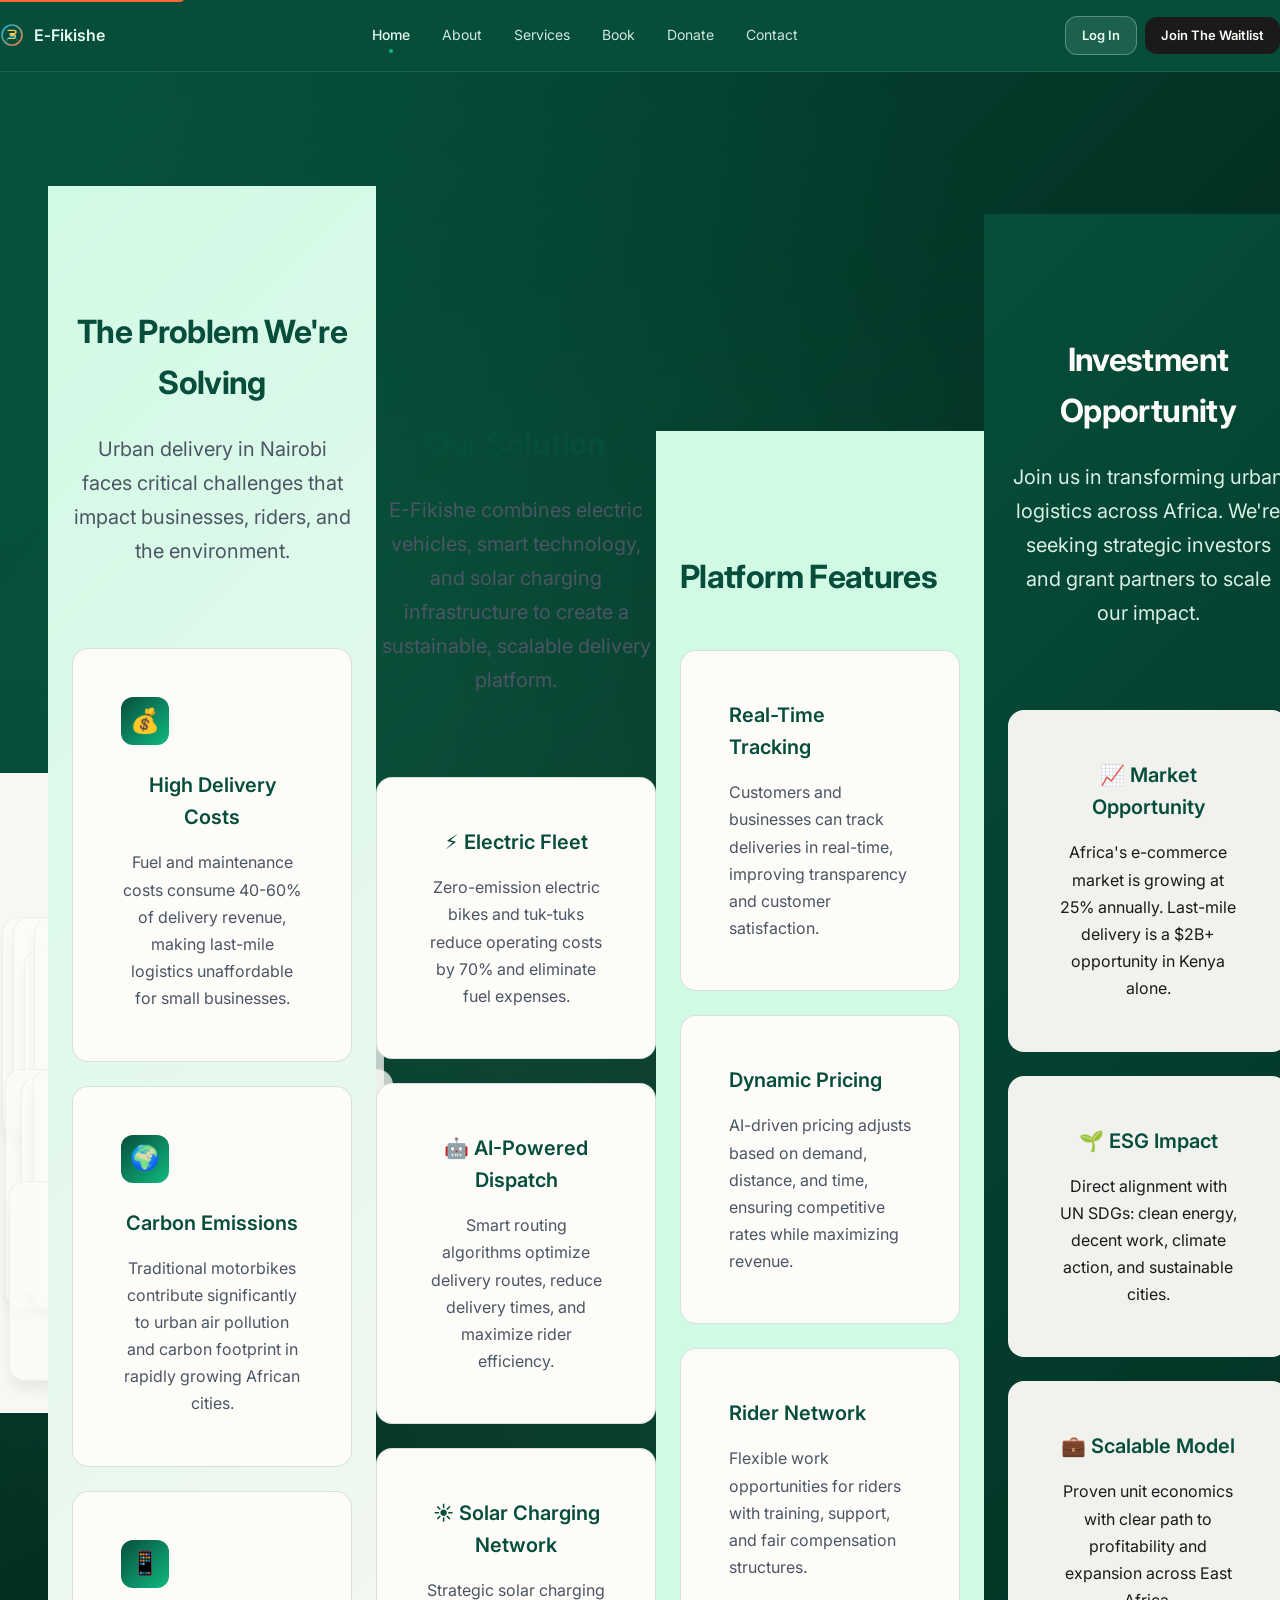
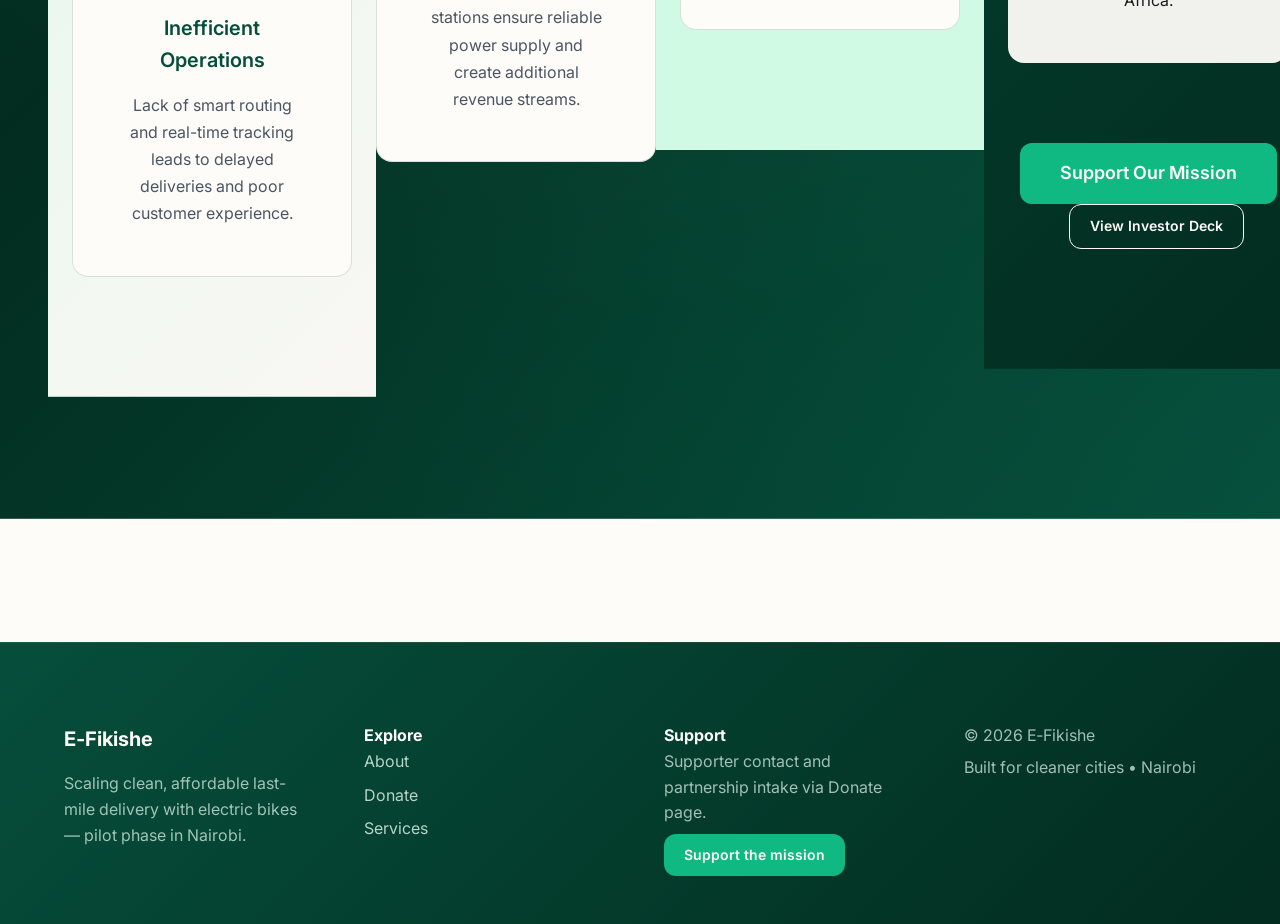
==== commit 2fec5a28: "Update index.html" ====
--- a/index.html
+++ b/index.html
@@ -49,16 +49,7 @@
           </div>
         </div>
 
-        <!-- decorative floating cards like Eden -->
-        <div class="floating-cards">
-          <figure class="card-float left" aria-hidden="true">
-            <img loading="lazy" src="https://images.pexels.com/photos/35239831/pexels-photo-35239831.jpeg" alt="Electric bike for delivery" width="280" height="180">
-          </figure>
-          <figure class="card-float right" aria-hidden="true">
-            <img loading="lazy" src="https://images.pexels.com/photos/15685267/pexels-photo-15685267.jpeg" alt="Cargo bike delivery in urban area" width="280" height="180">
-          </figure>
-        </div>
-      </section>
+     
 
       <!-- Development media: busy small looping video tiles -->
       <section id="dev-media" class="section dev-media" style="background: var(--bg-secondary); padding: var(--space-2xl) 0;" aria-label="Development showcase">
@@ -233,26 +224,6 @@
             </div>
           </div>
 
-          <div class="impact-media" style="margin-top:var(--space-xl);">
-            <h3 style="margin-bottom:var(--space-md);color:var(--text-primary);font-size:var(--font-size-xl);">Development & Business — Visuals</h3>
-            <div class="impact-grid">
-              <figure class="impact-tile" data-parallax-speed="0.12" data-parallax-zoom="0.06">
-                <video class="impact-video" src="https://media.istockphoto.com/id/2230837856/video/two-dispatchers-tracking-cargo-routes-on-digital-maps.mp4?s=mp4-640x640-is&k=20&c=JwkNt0IF3rg52mgeTJ_B_oA40W8pYxLrokN5lDKI-Sw=" autoplay muted loop playsinline></video>
-                <figcaption class="muted">Business ops — planning & logistics</figcaption>
-              </figure>
-
-              <figure class="impact-tile" data-parallax-speed="0.28" data-parallax-zoom="0.32">
-                <video class="impact-video" src="https://media.istockphoto.com/id/2162666632/video/ai-software-generates-interactive-content-on-screen-showcasing-advanced-chat-capabilities-and.mp4?s=mp4-640x640-is&k=20&c=F1GjmvLVwwZ1cToTDkq3BJPYF0nvh2LXeXjWsMSp9-4=" autoplay muted loop playsinline></video>
-                <figcaption class="muted">App development  </figcaption>
-              </figure>
-
-              <figure class="impact-tile" data-parallax-speed="0.14" data-parallax-zoom="0.06">
-                <video class="impact-video" src="https://media.istockphoto.com/id/1936386113/video/drone-pilot-surveying-forest-climate-smart.mp4?s=mp4-640x640-is&k=20&c=a5hkQMd9xJty6yQB4Qw6NyBWjrqgGQsFl4bMaxnKp0I=" autoplay muted loop playsinline></video>
-                <figcaption class="muted">Rider onboarding & field testing</figcaption>
-              </figure>
-            </div>
-          </div>
-        </div>
       </section>
 
       <!-- Call to Action for Investors -->
@@ -306,3 +277,4 @@
   </body>
 </html>
 
+
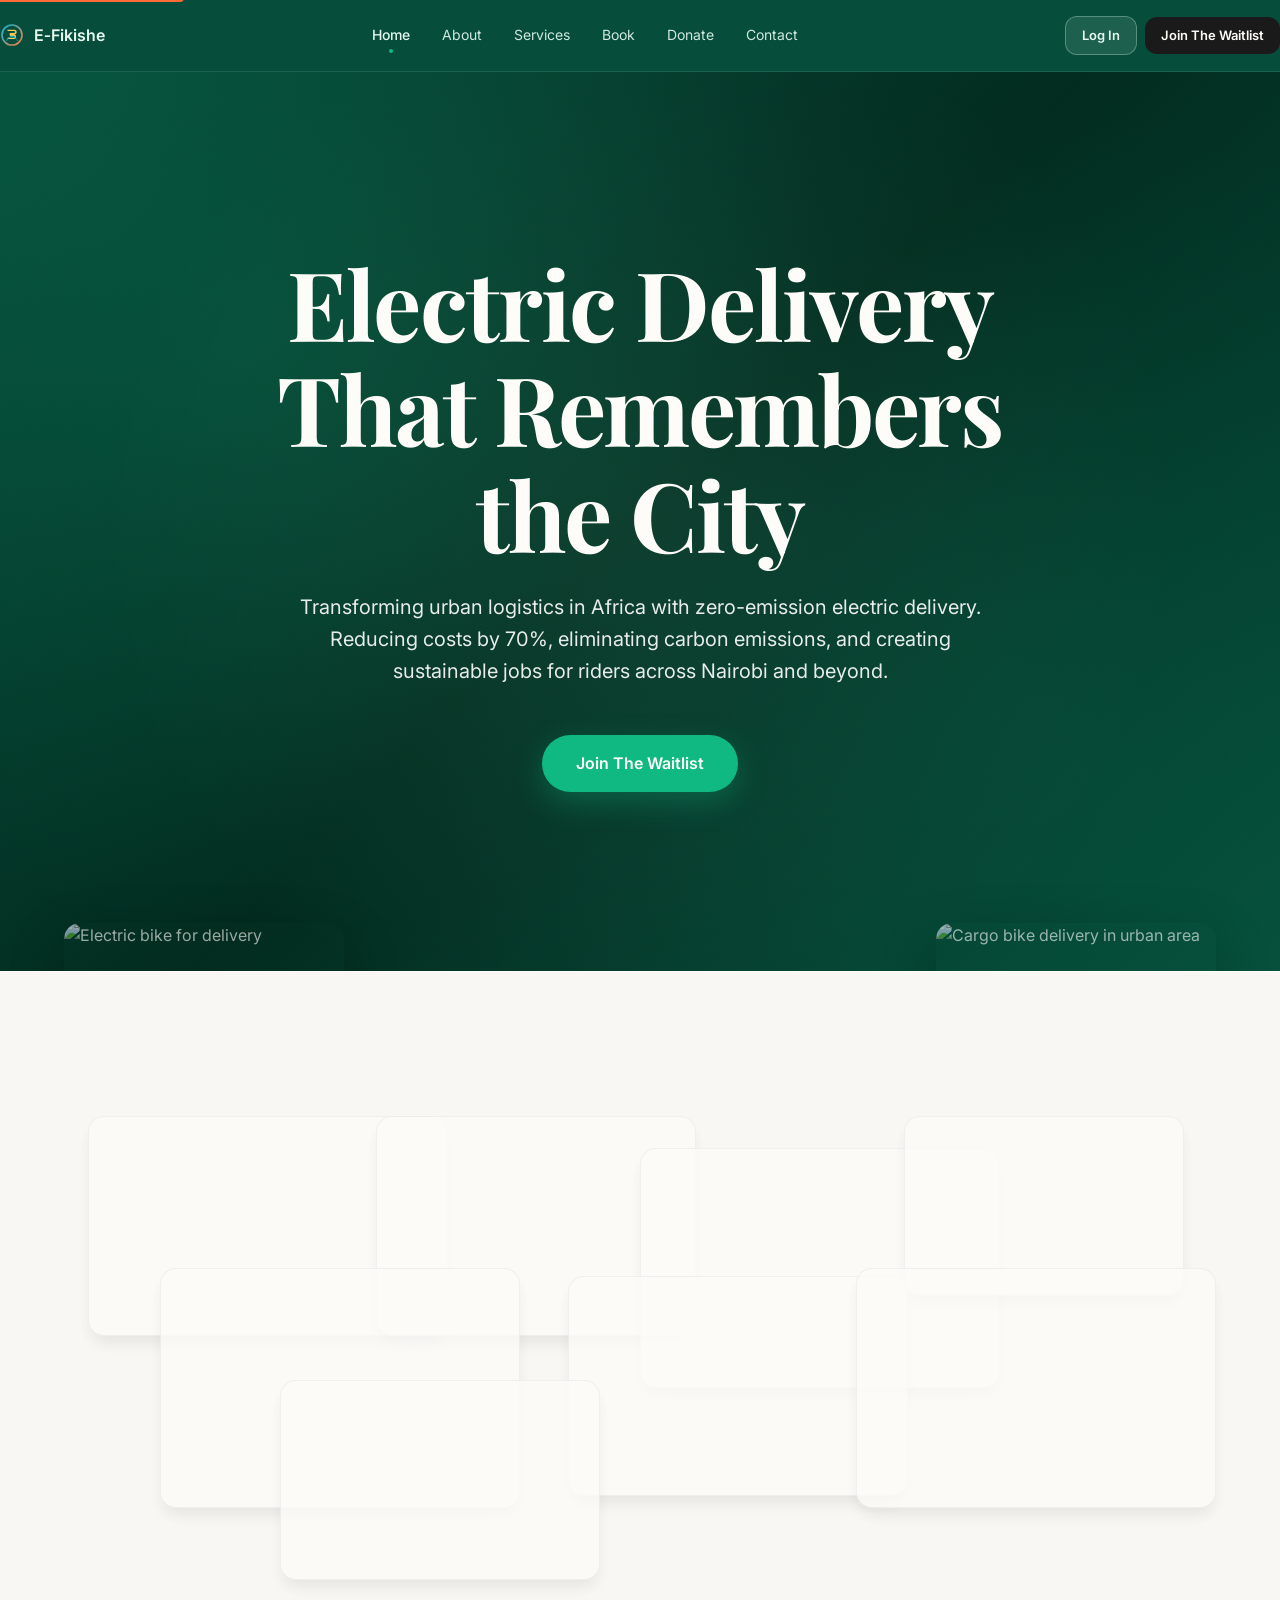
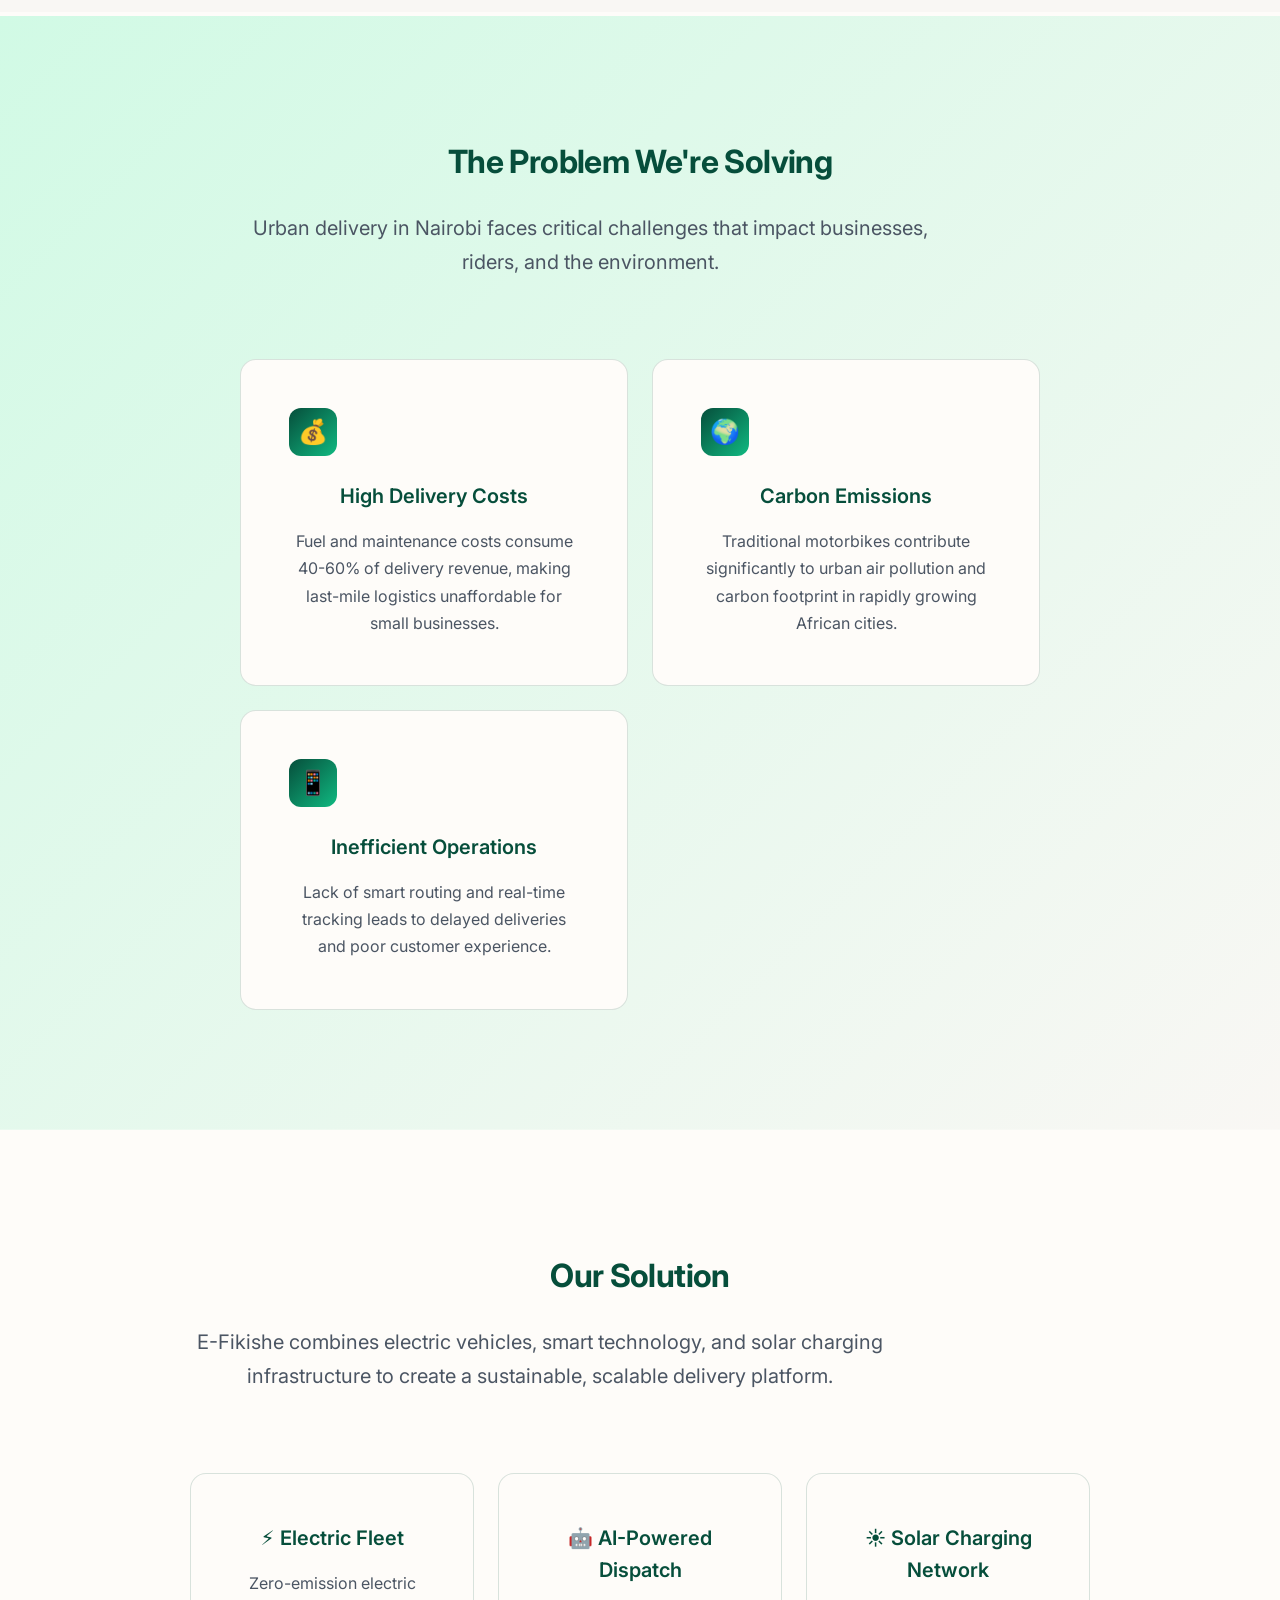
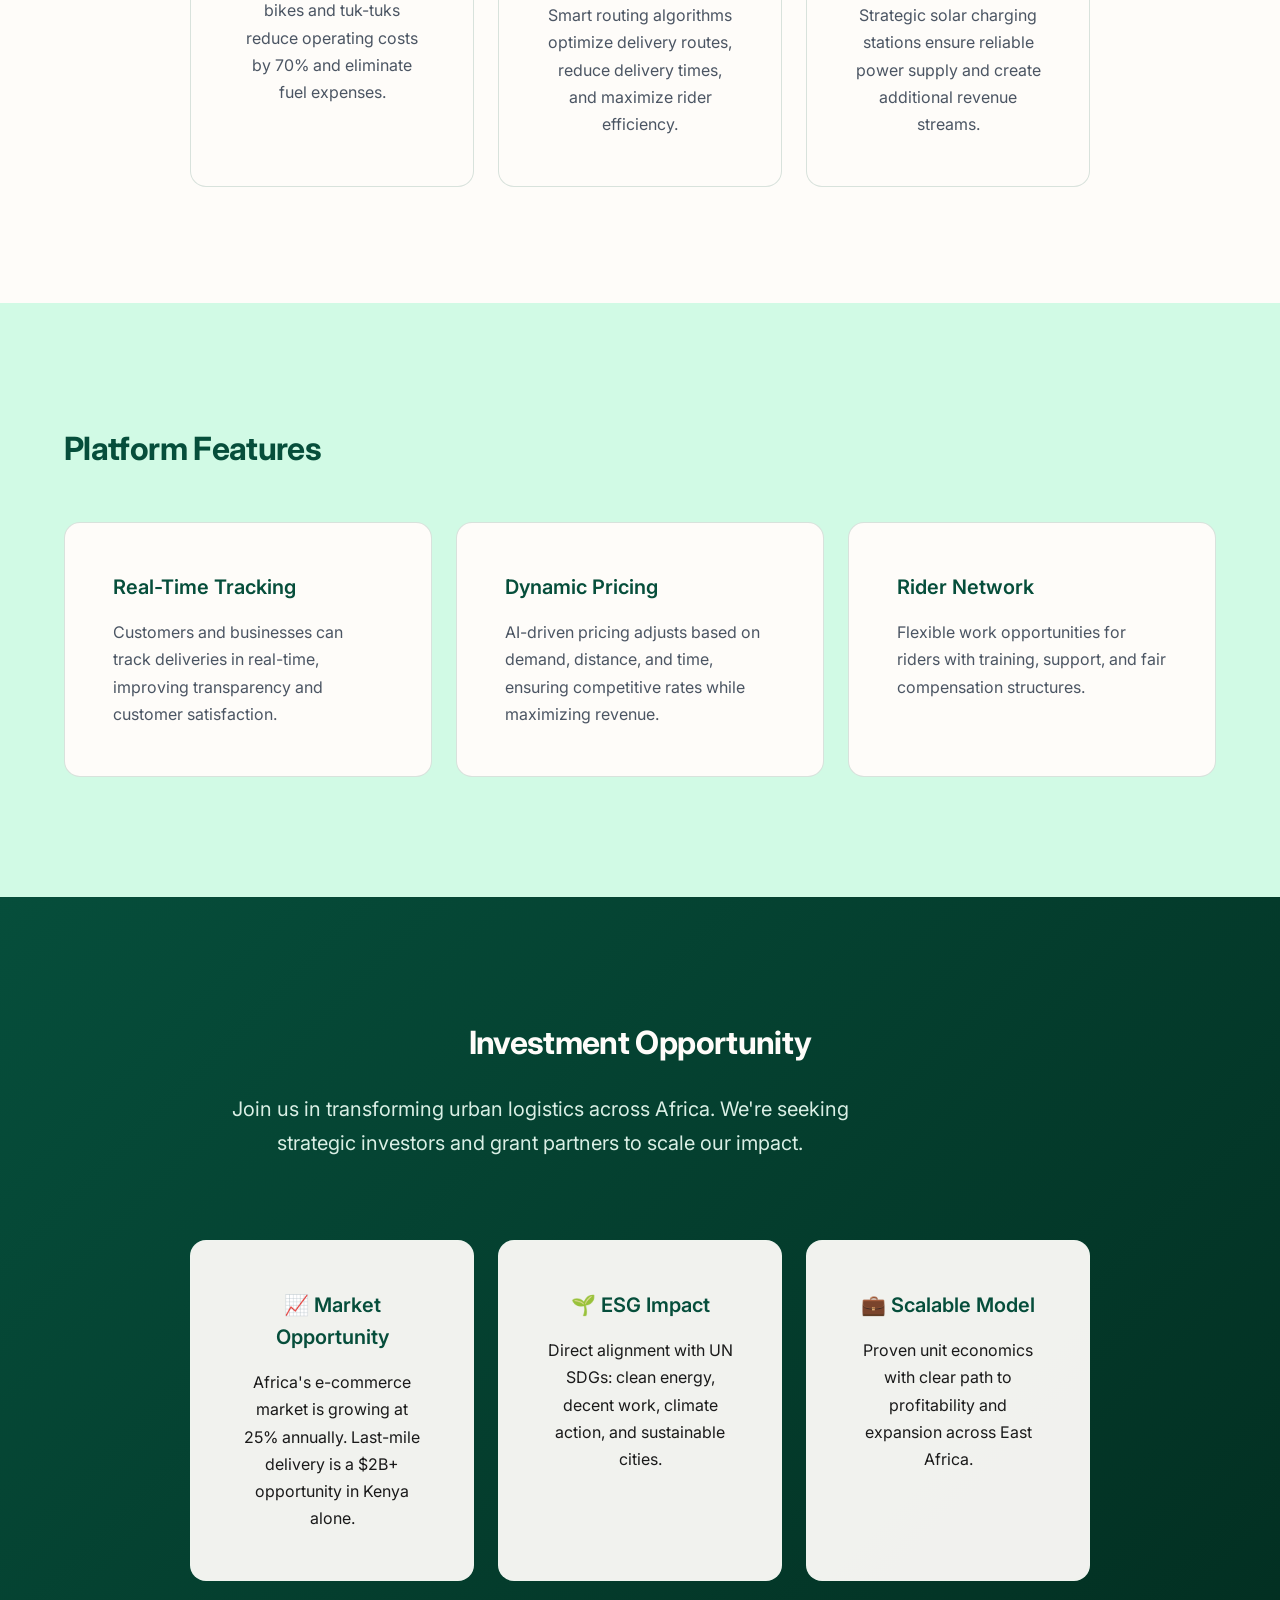
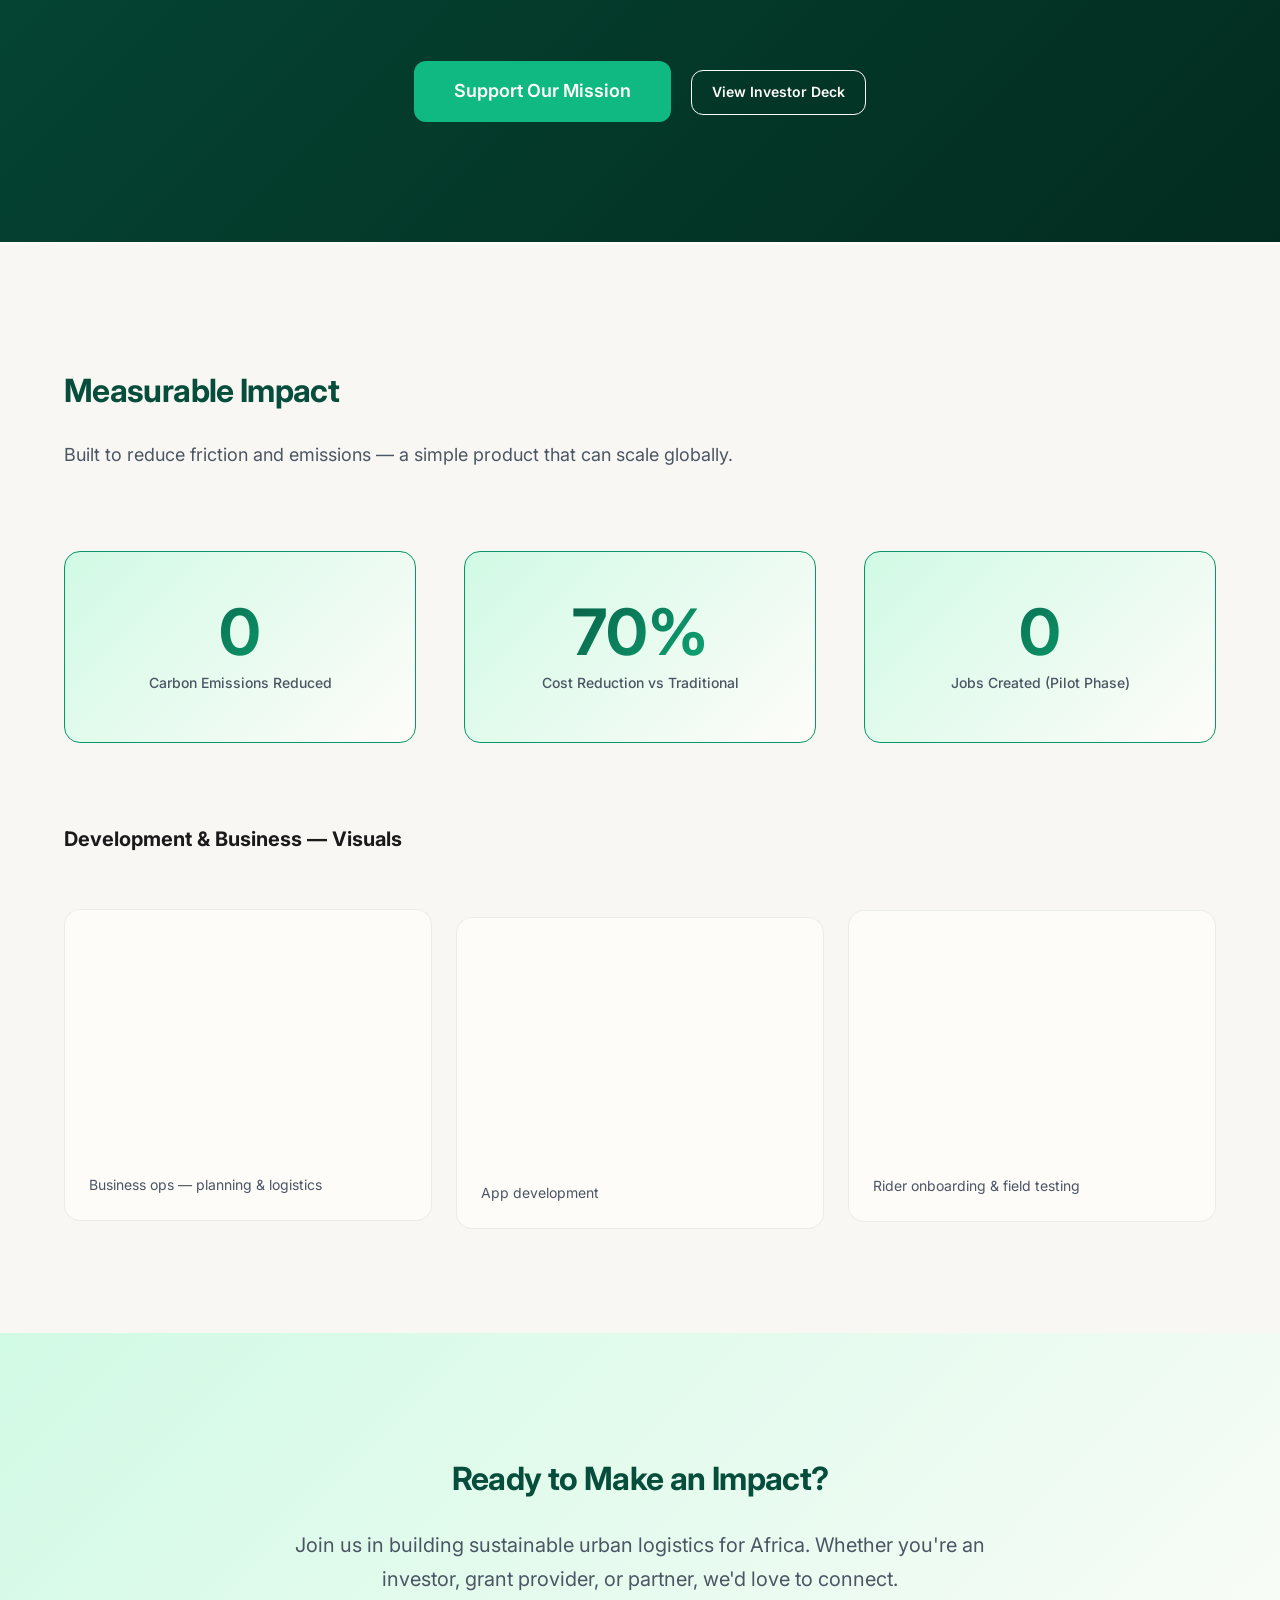
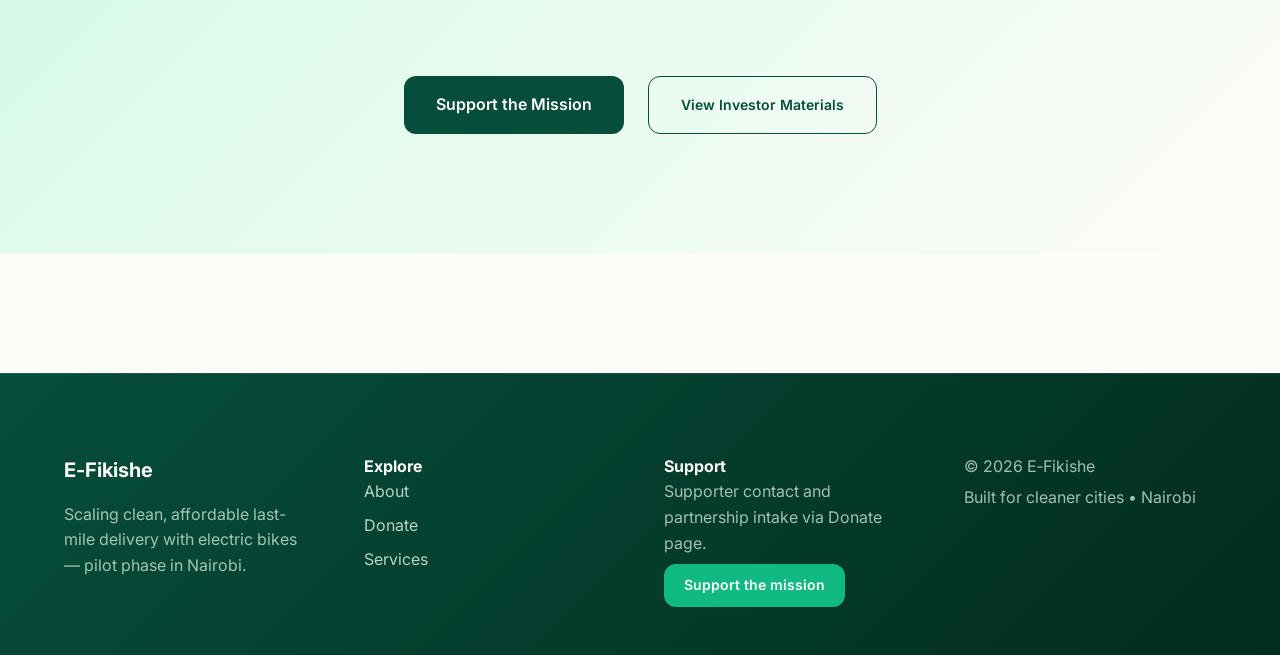
==== commit 4fc47118: "Update index.html" ====
--- a/index.html
+++ b/index.html
@@ -1,280 +1,309 @@
 <!doctype html>
 <html lang="en">
-  <head>
-    <meta charset="utf-8" />
-    <meta name="viewport" content="width=device-width,initial-scale=1" />
-    <meta name="description" content="E-Fikishe - Electric delivery platform for clean, affordable last-mile delivery in Nairobi, Kenya. Zero-emission parcel delivery with electric bikes." />
-    <meta name="keywords" content="electric delivery, e-bikes, Nairobi, Kenya, last-mile delivery, zero-emission, sustainable transport" />
-    <meta name="author" content="E-Fikishe" />
-    <title>E‑Fikishe</title>
-    <link rel="icon" type="image/svg+xml" href="logo-efikishe.svg">
-    <link rel="preconnect" href="https://fonts.googleapis.com">
-    <link rel="preconnect" href="https://fonts.gstatic.com" crossorigin>
-    <link href="https://fonts.googleapis.com/css2?family=Playfair+Display:wght@600;700;900&family=Inter:wght@300;400;600;700&display=swap" rel="stylesheet">
-    <link rel="stylesheet" href="styles.css">
-  </head>
-  <body>
-    <a href="#main-content" class="skip-link">Skip to main content</a>
-    <header class="site-header">
-      <div class="container header-inner">
-        <a class="brand" href="index.html">
-          <img src="logo-efikishe.svg" alt="" class="brand-logo">
-          <span>E‑Fikishe</span>
-        </a>
-        <nav class="nav" id="mainNav" role="navigation" aria-label="Main navigation">
-          <a href="index.html" class="nav-link active" aria-current="page">Home</a>
-          <a href="about.html" class="nav-link">About</a>
-          <a href="services.html" class="nav-link">Services</a>
-          <a href="book.html" class="nav-link">Book</a>
-          <a href="donate.html" class="nav-link">Donate</a>
-          <a href="contact.html" class="nav-link">Contact</a>
-        </nav>
-        <div class="header-actions">
-          <a href="#" class="btn btn-ghost nav-login open-waitlist" id="loginLink">Log In</a>
-          <a href="#" class="btn btn-primary join-waitlist open-waitlist">Join The Waitlist</a>
-        </div>
-        <button id="navToggle" class="nav-toggle" aria-label="Toggle navigation">☰</button>
-      </div>
-    </header>
-
-    <main id="main-content">
-      <section id="home" class="hero" aria-label="Hero section" data-parallax-speed="0.1">
-        <div class="container hero-center">
-          <div class="hero-main">
-            <h1 class="hero-title big">Electric Delivery That Remembers the City</h1>
-            <p class="hero-lead">Transforming urban logistics in Africa with zero-emission electric delivery. Reducing costs by 70%, eliminating carbon emissions, and creating sustainable jobs for riders across Nairobi and beyond.</p>
-            <p class="hero-cta">
-              <a class="btn hero-cta-btn open-waitlist" href="#features" aria-label="Join the waitlist">Join The Waitlist</a>
-            </p>
-          </div>
-        </div>
-
-     
-
-      <!-- Development media: busy small looping video tiles -->
-      <section id="dev-media" class="section dev-media" style="background: var(--bg-secondary); padding: var(--space-2xl) 0;" aria-label="Development showcase">
-        <div class="container" style="position:relative;min-height:400px;">
-          <figure class="dev-tile" style="left:4%;top:6%;width:360px;height:220px" aria-label="Electric motorcycle delivery">
-            <video preload="metadata" src="https://media.istockphoto.com/id/1733905650/video/portrait-of-an-african-couple-on-electric-motorcycle.mp4?s=mp4-640x640-is&k=20&c=PkiVMZe4aCoR8UVyWK_oDgvykgPjAbZ57ELEWNe8CJ4=" autoplay muted loop playsinline aria-label="Electric motorcycle delivery video"></video>
+<head>
+<meta charset="utf-8" />
+<meta name="viewport" content="width=device-width,initial-scale=1" />
+<meta name="description" content="E-Fikishe - Electric delivery platform for clean, affordable last-mile delivery in Nairobi, Kenya. Zero-emission parcel delivery with electric bikes." />
+<meta name="keywords" content="electric delivery, e-bikes, Nairobi, Kenya, last-mile delivery, zero-emission, sustainable transport" />
+<meta name="author" content="E-Fikishe" />
+<title>E‑Fikishe</title>
+<link rel="icon" type="image/svg+xml" href="logo-efikishe.svg">
+<link rel="preconnect" href="https://fonts.googleapis.com">
+<link rel="preconnect" href="https://fonts.gstatic.com" crossorigin>
+<link href="https://fonts.googleapis.com/css2?family=Playfair+Display:wght@600;700;900&family=Inter:wght@300;400;600;700&display=swap" rel="stylesheet">
+<link rel="stylesheet" href="styles.css">
+</head>
+<body>
+<a href="#main-content" class="skip-link">Skip to main content</a>
+<header class="site-header">
+<div class="container header-inner">
+<a class="brand" href="index.html">
+<img src="logo-efikishe.svg" alt="" class="brand-logo">
+<span>E‑Fikishe</span>
+</a>
+<nav class="nav" id="mainNav" role="navigation" aria-label="Main navigation">
+<a href="index.html" class="nav-link active" aria-current="page">Home</a>
+<a href="about.html" class="nav-link">About</a>
+<a href="services.html" class="nav-link">Services</a>
+<a href="book.html" class="nav-link">Book</a>
+<a href="donate.html" class="nav-link">Donate</a>
+<a href="contact.html" class="nav-link">Contact</a>
+</nav>
+<div class="header-actions">
+<a href="#" class="btn btn-ghost nav-login open-waitlist" id="loginLink">Log In</a>
+<a href="#" class="btn btn-primary join-waitlist open-waitlist">Join The Waitlist</a>
+</div>
+<button id="navToggle" class="nav-toggle" aria-label="Toggle navigation">☰</button>
+</div>
+</header>
+
+<main id="main-content">
+<section id="home" class="hero" aria-label="Hero section" data-parallax-speed="0.1">
+<div class="container hero-center">
+<div class="hero-main">
+<h1 class="hero-title big">Electric Delivery That Remembers the City</h1>
+<p class="hero-lead">Transforming urban logistics in Africa with zero-emission electric delivery. Reducing costs by 70%, eliminating carbon emissions, and creating sustainable jobs for riders across Nairobi and beyond.</p>
+<p class="hero-cta">
+<a class="btn hero-cta-btn open-waitlist" href="#features" aria-label="Join the waitlist">Join The Waitlist</a>
+</p>
+</div>
+</div>
+
+        <!-- decorative floating cards like Eden -->
+        <div class="floating-cards">
+          <figure class="card-float left" aria-hidden="true">
+            <img loading="lazy" src="https://images.pexels.com/photos/35239831/pexels-photo-35239831.jpeg" alt="Electric bike for delivery" width="280" height="180">
           </figure>
-          <figure class="dev-tile" style="left:28%;top:6%;width:320px;height:220px" aria-label="Urban delivery">
-            <video preload="metadata" src="https://media.istockphoto.com/id/462426320/video/holloway-head-island-birmingham-england.mp4?s=mp4-640x640-is&k=20&c=iqQ_v6ca4PLWJ1-MpFUhbjI8V5m_v7HB7-bERHFcbW8=" autoplay muted loop playsinline aria-label="Urban delivery video"></video>
-          </figure>
-          <figure class="dev-tile" style="left:50%;top:14%;width:360px;height:240px" aria-label="Mobile delivery app">
-            <video preload="metadata" src="https://media.istockphoto.com/id/1408440478/video/young-woman-using-phone-on-motorbike-taxi.mp4?s=mp4-640x640-is&k=20&c=6xeLhvDSxiU9HO9m-NJ2FpxixnVa5oOyI0bwl3nSFlE=" autoplay muted loop playsinline aria-label="Mobile delivery app video"></video>
-          </figure>
-          <figure class="dev-tile" style="left:72%;top:6%;width:280px;height:180px" aria-label="Food delivery">
-            <video preload="metadata" src="https://media.istockphoto.com/id/2168009196/video/courier-with-green-backpack-deliver-food-home-delivery-service-man-ride-moped.mp4?s=mp4-640x640-is&k=20&c=xCoY00wzDJQvW7EbwVlkD8zI_U63h4QGz9dfSMlhGsw=" autoplay muted loop playsinline aria-label="Food delivery video"></video>
-          </figure>
-          <figure class="dev-tile" style="left:10%;top:44%;width:360px;height:240px" aria-label="Nairobi city traffic">
-            <video preload="metadata" src="https://media.istockphoto.com/id/2171203526/video/aerial-view-of-busy-city-traffic-with-cars-and-greenery-nairobi-kenya.mp4?s=mp4-640x640-is&k=20&c=dvwXqOl89ofSIR_KQapFRzZcL0B-IonPJmcknX0lcWA=" autoplay muted loop playsinline aria-label="Nairobi city traffic video"></video>
-          </figure>
-          <figure class="dev-tile" style="left:44%;top:46%;width:340px;height:220px" aria-label="Warehouse logistics">
-            <video preload="metadata" src="https://media.istockphoto.com/id/1661163256/video/modern-automated-logistics-warehouse-with-working-conveyor-belt-system-with-online-shopping.mp4?s=mp4-640x640-is&k=20&c=DXzatCpqaYtFfzUj8d7AnSWKLTAIQKt9xFuIs9yFYEE=" autoplay muted loop playsinline aria-label="Warehouse logistics video"></video>
-          </figure>
-          <figure class="dev-tile" style="left:68%;top:44%;width:360px;height:240px" aria-label="Package delivery">
-            <video preload="metadata" src="https://media.istockphoto.com/id/1436869987/video/mature-black-woman-at-home-receiving-some-packages.mp4?s=mp4-640x640-is&k=20&c=l0zMEZ2AySfGHyfkJiQp26wIdotp8JoIO-DKPqIgKpc=" autoplay muted loop playsinline aria-label="Package delivery video"></video>
-          </figure>
-          <figure class="dev-tile" style="left:20%;top:72%;width:320px;height:200px" aria-label="Electric motorbike in traffic">
-            <video preload="metadata" src="https://media.istockphoto.com/id/1733905943/video/man-riding-electric-motorbike-through-nairobi-in-urban-traffic.mp4?s=mp4-480x480-is&k=20&c=lZtAfUDuxrERok5IaZzBB7nQVU30ZWc5O_qM7O9QWBA=" autoplay muted loop playsinline aria-label="Electric motorbike in traffic video"></video>
+          <figure class="card-float right" aria-hidden="true">
+            <img loading="lazy" src="https://images.pexels.com/photos/15685267/pexels-photo-15685267.jpeg" alt="Cargo bike delivery in urban area" width="280" height="180">
           </figure>
         </div>
       </section>
-
-    <!-- Waitlist overlay (shared) -->
-    <div id="waitlistOverlay" class="waitlist-overlay" style="display:none;">
-      <div class="waitlist-panel" role="dialog" aria-modal="true">
-        <h2>Join the waitlist</h2>
-        <p class="muted">We’re currently in private preview — join the waitlist for access.</p>
-        <form id="waitlistForm" class="waitlist-form">
-          <label><span>Full name</span><input id="w-name" name="name" type="text" required></label>
-          <label><span>Email</span><input id="w-email" name="email" type="email" required></label>
-          <label><span>Interest</span>
-            <select id="w-interest" name="interest">
-              <option value="book">Book deliveries</option>
-              <option value="partner">Partner / Rider</option>
-              <option value="invest">Invest / Donate</option>
-            </select>
-          </label>
-          <div class="form-actions"><button class="btn btn-primary" type="submit">Join waitlist</button></div>
-        </form>
-        <div style="margin-top:12px;text-align:right"><button id="waitlistClose" class="btn btn-ghost">Close</button></div>
-      </div>
-    </div>
-
-      <!-- Problem Statement - Clear for Investors -->
-      <section id="problem" class="section" style="background: linear-gradient(135deg, var(--green-pale) 0%, var(--bg-secondary) 100%);" data-parallax-speed="0.05">
-        <div class="container">
-          <div style="max-width: 800px; margin: 0 auto; text-align: center;">
-            <h2 class="section-title" style="color: var(--green-primary);">The Problem We're Solving</h2>
-            <p class="lead" style="font-size: var(--font-size-xl); margin-bottom: var(--space-lg);">
-              Urban delivery in Nairobi faces critical challenges that impact businesses, riders, and the environment.
-            </p>
-            <div class="cards-grid" style="margin-top: var(--space-xl);">
-              <article class="card">
-                <div style="width: 48px; height: 48px; background: linear-gradient(135deg, var(--green-primary), var(--green-bright)); border-radius: 12px; display: flex; align-items: center; justify-content: center; margin-bottom: var(--space-md); font-size: 24px;">💰</div>
-                <h3 style="color: var(--green-primary);">High Delivery Costs</h3>
-                <p>Fuel and maintenance costs consume 40-60% of delivery revenue, making last-mile logistics unaffordable for small businesses.</p>
-              </article>
-              <article class="card">
-                <div style="width: 48px; height: 48px; background: linear-gradient(135deg, var(--green-primary), var(--green-bright)); border-radius: 12px; display: flex; align-items: center; justify-content: center; margin-bottom: var(--space-md); font-size: 24px;">🌍</div>
-                <h3 style="color: var(--green-primary);">Carbon Emissions</h3>
-                <p>Traditional motorbikes contribute significantly to urban air pollution and carbon footprint in rapidly growing African cities.</p>
-              </article>
-              <article class="card">
-                <div style="width: 48px; height: 48px; background: linear-gradient(135deg, var(--green-primary), var(--green-bright)); border-radius: 12px; display: flex; align-items: center; justify-content: center; margin-bottom: var(--space-md); font-size: 24px;">📱</div>
-                <h3 style="color: var(--green-primary);">Inefficient Operations</h3>
-                <p>Lack of smart routing and real-time tracking leads to delayed deliveries and poor customer experience.</p>
-              </article>
+     
+
+<!-- Development media: busy small looping video tiles -->
+<section id="dev-media" class="section dev-media" style="background: var(--bg-secondary); padding: var(--space-2xl) 0;" aria-label="Development showcase">
+<div class="container" style="position:relative;min-height:400px;">
+<figure class="dev-tile" style="left:4%;top:6%;width:360px;height:220px" aria-label="Electric motorcycle delivery">
+<video preload="metadata" src="https://media.istockphoto.com/id/1733905650/video/portrait-of-an-african-couple-on-electric-motorcycle.mp4?s=mp4-640x640-is&k=20&c=PkiVMZe4aCoR8UVyWK_oDgvykgPjAbZ57ELEWNe8CJ4=" autoplay muted loop playsinline aria-label="Electric motorcycle delivery video"></video>
+</figure>
+<figure class="dev-tile" style="left:28%;top:6%;width:320px;height:220px" aria-label="Urban delivery">
+<video preload="metadata" src="https://media.istockphoto.com/id/462426320/video/holloway-head-island-birmingham-england.mp4?s=mp4-640x640-is&k=20&c=iqQ_v6ca4PLWJ1-MpFUhbjI8V5m_v7HB7-bERHFcbW8=" autoplay muted loop playsinline aria-label="Urban delivery video"></video>
+</figure>
+<figure class="dev-tile" style="left:50%;top:14%;width:360px;height:240px" aria-label="Mobile delivery app">
+<video preload="metadata" src="https://media.istockphoto.com/id/1408440478/video/young-woman-using-phone-on-motorbike-taxi.mp4?s=mp4-640x640-is&k=20&c=6xeLhvDSxiU9HO9m-NJ2FpxixnVa5oOyI0bwl3nSFlE=" autoplay muted loop playsinline aria-label="Mobile delivery app video"></video>
+</figure>
+<figure class="dev-tile" style="left:72%;top:6%;width:280px;height:180px" aria-label="Food delivery">
+<video preload="metadata" src="https://media.istockphoto.com/id/2168009196/video/courier-with-green-backpack-deliver-food-home-delivery-service-man-ride-moped.mp4?s=mp4-640x640-is&k=20&c=xCoY00wzDJQvW7EbwVlkD8zI_U63h4QGz9dfSMlhGsw=" autoplay muted loop playsinline aria-label="Food delivery video"></video>
+</figure>
+<figure class="dev-tile" style="left:10%;top:44%;width:360px;height:240px" aria-label="Nairobi city traffic">
+<video preload="metadata" src="https://media.istockphoto.com/id/2171203526/video/aerial-view-of-busy-city-traffic-with-cars-and-greenery-nairobi-kenya.mp4?s=mp4-640x640-is&k=20&c=dvwXqOl89ofSIR_KQapFRzZcL0B-IonPJmcknX0lcWA=" autoplay muted loop playsinline aria-label="Nairobi city traffic video"></video>
+</figure>
+<figure class="dev-tile" style="left:44%;top:46%;width:340px;height:220px" aria-label="Warehouse logistics">
+<video preload="metadata" src="https://media.istockphoto.com/id/1661163256/video/modern-automated-logistics-warehouse-with-working-conveyor-belt-system-with-online-shopping.mp4?s=mp4-640x640-is&k=20&c=DXzatCpqaYtFfzUj8d7AnSWKLTAIQKt9xFuIs9yFYEE=" autoplay muted loop playsinline aria-label="Warehouse logistics video"></video>
+</figure>
+<figure class="dev-tile" style="left:68%;top:44%;width:360px;height:240px" aria-label="Package delivery">
+<video preload="metadata" src="https://media.istockphoto.com/id/1436869987/video/mature-black-woman-at-home-receiving-some-packages.mp4?s=mp4-640x640-is&k=20&c=l0zMEZ2AySfGHyfkJiQp26wIdotp8JoIO-DKPqIgKpc=" autoplay muted loop playsinline aria-label="Package delivery video"></video>
+</figure>
+<figure class="dev-tile" style="left:20%;top:72%;width:320px;height:200px" aria-label="Electric motorbike in traffic">
+<video preload="metadata" src="https://media.istockphoto.com/id/1733905943/video/man-riding-electric-motorbike-through-nairobi-in-urban-traffic.mp4?s=mp4-480x480-is&k=20&c=lZtAfUDuxrERok5IaZzBB7nQVU30ZWc5O_qM7O9QWBA=" autoplay muted loop playsinline aria-label="Electric motorbike in traffic video"></video>
+</figure>
+</div>
+</section>
+
+<!-- Waitlist overlay (shared) -->
+<div id="waitlistOverlay" class="waitlist-overlay" style="display:none;">
+<div class="waitlist-panel" role="dialog" aria-modal="true">
+<h2>Join the waitlist</h2>
+<p class="muted">We’re currently in private preview — join the waitlist for access.</p>
+<form id="waitlistForm" class="waitlist-form">
+<label><span>Full name</span><input id="w-name" name="name" type="text" required></label>
+<label><span>Email</span><input id="w-email" name="email" type="email" required></label>
+<label><span>Interest</span>
+<select id="w-interest" name="interest">
+<option value="book">Book deliveries</option>
+<option value="partner">Partner / Rider</option>
+<option value="invest">Invest / Donate</option>
+</select>
+</label>
+<div class="form-actions"><button class="btn btn-primary" type="submit">Join waitlist</button></div>
+</form>
+<div style="margin-top:12px;text-align:right"><button id="waitlistClose" class="btn btn-ghost">Close</button></div>
+</div>
+</div>
+
+<!-- Problem Statement - Clear for Investors -->
+<section id="problem" class="section" style="background: linear-gradient(135deg, var(--green-pale) 0%, var(--bg-secondary) 100%);" data-parallax-speed="0.05">
+<div class="container">
+<div style="max-width: 800px; margin: 0 auto; text-align: center;">
+<h2 class="section-title" style="color: var(--green-primary);">The Problem We're Solving</h2>
+<p class="lead" style="font-size: var(--font-size-xl); margin-bottom: var(--space-lg);">
+Urban delivery in Nairobi faces critical challenges that impact businesses, riders, and the environment.
+</p>
+<div class="cards-grid" style="margin-top: var(--space-xl);">
+<article class="card">
+<div style="width: 48px; height: 48px; background: linear-gradient(135deg, var(--green-primary), var(--green-bright)); border-radius: 12px; display: flex; align-items: center; justify-content: center; margin-bottom: var(--space-md); font-size: 24px;">💰</div>
+<h3 style="color: var(--green-primary);">High Delivery Costs</h3>
+<p>Fuel and maintenance costs consume 40-60% of delivery revenue, making last-mile logistics unaffordable for small businesses.</p>
+</article>
+<article class="card">
+<div style="width: 48px; height: 48px; background: linear-gradient(135deg, var(--green-primary), var(--green-bright)); border-radius: 12px; display: flex; align-items: center; justify-content: center; margin-bottom: var(--space-md); font-size: 24px;">🌍</div>
+<h3 style="color: var(--green-primary);">Carbon Emissions</h3>
+<p>Traditional motorbikes contribute significantly to urban air pollution and carbon footprint in rapidly growing African cities.</p>
+</article>
+<article class="card">
+<div style="width: 48px; height: 48px; background: linear-gradient(135deg, var(--green-primary), var(--green-bright)); border-radius: 12px; display: flex; align-items: center; justify-content: center; margin-bottom: var(--space-md); font-size: 24px;">📱</div>
+<h3 style="color: var(--green-primary);">Inefficient Operations</h3>
+<p>Lack of smart routing and real-time tracking leads to delayed deliveries and poor customer experience.</p>
+</article>
+</div>
+</div>
+</div>
+</section>
+
+<!-- Solution - Investor Focus -->
+<section id="solution" class="section container" data-parallax-speed="0.08">
+<div style="max-width: 900px; margin: 0 auto; text-align: center;">
+<h2 class="section-title" style="color: var(--green-primary);">Our Solution</h2>
+<p class="lead" style="font-size: var(--font-size-xl); margin-bottom: var(--space-xl);">
+E-Fikishe combines electric vehicles, smart technology, and solar charging infrastructure to create a sustainable, scalable delivery platform.
+</p>
+<div class="cards-grid">
+<article class="card">
+<h3 style="color: var(--green-primary);">⚡ Electric Fleet</h3>
+<p>Zero-emission electric bikes and tuk-tuks reduce operating costs by 70% and eliminate fuel expenses.</p>
+</article>
+<article class="card">
+<h3 style="color: var(--green-primary);">🤖 AI-Powered Dispatch</h3>
+<p>Smart routing algorithms optimize delivery routes, reduce delivery times, and maximize rider efficiency.</p>
+</article>
+<article class="card">
+<h3 style="color: var(--green-primary);">☀️ Solar Charging Network</h3>
+<p>Strategic solar charging stations ensure reliable power supply and create additional revenue streams.</p>
+</article>
+</div>
+</div>
+</section>
+
+<section id="features" class="section" style="background: var(--green-pale);" data-parallax-speed="0.06" aria-labelledby="features-heading">
+<div class="container">
+<h2 id="features-heading" class="section-title" style="color: var(--green-primary);">Platform Features</h2>
+<div class="cards-grid">
+<article class="card">
+<h3 style="color: var(--green-primary);">Real-Time Tracking</h3>
+<p>Customers and businesses can track deliveries in real-time, improving transparency and customer satisfaction.</p>
+</article>
+<article class="card">
+<h3 style="color: var(--green-primary);">Dynamic Pricing</h3>
+<p>AI-driven pricing adjusts based on demand, distance, and time, ensuring competitive rates while maximizing revenue.</p>
+</article>
+<article class="card">
+<h3 style="color: var(--green-primary);">Rider Network</h3>
+<p>Flexible work opportunities for riders with training, support, and fair compensation structures.</p>
+</article>
+</div>
+</div>
+</section>
+
+<!-- Investment Opportunity -->
+<section id="investment" class="section" style="background: linear-gradient(135deg, var(--green-primary) 0%, var(--green-dark) 100%); color: var(--text-light);" data-parallax-speed="0.04">
+<div class="container">
+<div style="max-width: 900px; margin: 0 auto; text-align: center;">
+<h2 class="section-title" style="color: var(--text-light);">Investment Opportunity</h2>
+<p class="lead" style="color: rgba(230,249,239,0.95); font-size: var(--font-size-xl); margin-bottom: var(--space-xl);">
+Join us in transforming urban logistics across Africa. We're seeking strategic investors and grant partners to scale our impact.
+</p>
+<div class="cards-grid" style="margin-top: var(--space-xl);">
+<article class="card" style="background: rgba(254,252,249,0.95); border-color: rgba(230,249,239,0.3);">
+<h3 style="color: var(--green-primary);">📈 Market Opportunity</h3>
+<p style="color: var(--text-primary);">Africa's e-commerce market is growing at 25% annually. Last-mile delivery is a $2B+ opportunity in Kenya alone.</p>
+</article>
+<article class="card" style="background: rgba(254,252,249,0.95); border-color: rgba(230,249,239,0.3);">
+<h3 style="color: var(--green-primary);">🌱 ESG Impact</h3>
+<p style="color: var(--text-primary);">Direct alignment with UN SDGs: clean energy, decent work, climate action, and sustainable cities.</p>
+</article>
+<article class="card" style="background: rgba(254,252,249,0.95); border-color: rgba(230,249,239,0.3);">
+<h3 style="color: var(--green-primary);">💼 Scalable Model</h3>
+<p style="color: var(--text-primary);">Proven unit economics with clear path to profitability and expansion across East Africa.</p>
+</article>
+</div>
+<div style="margin-top: var(--space-xl);">
+<a href="donate.html" class="btn" style="background: var(--green-bright); color: var(--text-light); padding: 16px 40px; font-size: var(--font-size-lg);">Support Our Mission</a>
+<a href="investor.html" class="btn btn-outline" style="margin-left: var(--space-sm); border-color: var(--text-light); color: var(--text-light);">View Investor Deck</a>
+</div>
+</div>
+</div>
+</section>
+
+<section id="impact" class="section" style="background: var(--bg-secondary);" data-parallax-speed="0.06">
+<div class="container">
+<h2 class="section-title" style="color: var(--green-primary);">Measurable Impact</h2>
+<p class="lead" style="color: var(--text-secondary);">Built to reduce friction and emissions — a simple product that can scale globally.</p>
+<div class="stats-grid">
+<div class="stat" style="background: linear-gradient(135deg, var(--green-pale), var(--bg-primary)); border-color: var(--green-accent);">
+<div class="stat-value" style="color: var(--green-primary);">0</div>
+<div class="stat-label">Carbon Emissions Reduced</div>
+</div>
+<div class="stat" style="background: linear-gradient(135deg, var(--green-pale), var(--bg-primary)); border-color: var(--green-accent);">
+<div class="stat-value" style="color: var(--green-primary);">70%</div>
+<div class="stat-label">Cost Reduction vs Traditional</div>
+</div>
+<div class="stat" style="background: linear-gradient(135deg, var(--green-pale), var(--bg-primary)); border-color: var(--green-accent);">
+<div class="stat-value" style="color: var(--green-primary);">0</div>
+<div class="stat-label">Jobs Created (Pilot Phase)</div>
+</div>
+</div>
+
+          <div class="impact-media" style="margin-top:var(--space-xl);">
+            <h3 style="margin-bottom:var(--space-md);color:var(--text-primary);font-size:var(--font-size-xl);">Development & Business — Visuals</h3>
+            <div class="impact-grid">
+              <figure class="impact-tile" data-parallax-speed="0.12" data-parallax-zoom="0.06">
+                <video class="impact-video" src="https://media.istockphoto.com/id/2230837856/video/two-dispatchers-tracking-cargo-routes-on-digital-maps.mp4?s=mp4-640x640-is&k=20&c=JwkNt0IF3rg52mgeTJ_B_oA40W8pYxLrokN5lDKI-Sw=" autoplay muted loop playsinline></video>
+                <figcaption class="muted">Business ops — planning & logistics</figcaption>
+              </figure>
+
+              <figure class="impact-tile" data-parallax-speed="0.28" data-parallax-zoom="0.32">
+                <video class="impact-video" src="https://media.istockphoto.com/id/2162666632/video/ai-software-generates-interactive-content-on-screen-showcasing-advanced-chat-capabilities-and.mp4?s=mp4-640x640-is&k=20&c=F1GjmvLVwwZ1cToTDkq3BJPYF0nvh2LXeXjWsMSp9-4=" autoplay muted loop playsinline></video>
+                <figcaption class="muted">App development  </figcaption>
+              </figure>
+
+              <figure class="impact-tile" data-parallax-speed="0.14" data-parallax-zoom="0.06">
+                <video class="impact-video" src="https://media.istockphoto.com/id/1936386113/video/drone-pilot-surveying-forest-climate-smart.mp4?s=mp4-640x640-is&k=20&c=a5hkQMd9xJty6yQB4Qw6NyBWjrqgGQsFl4bMaxnKp0I=" autoplay muted loop playsinline></video>
+                <figcaption class="muted">Rider onboarding & field testing</figcaption>
+              </figure>
             </div>
           </div>
         </div>
-      </section>
-
-      <!-- Solution - Investor Focus -->
-      <section id="solution" class="section container" data-parallax-speed="0.08">
-        <div style="max-width: 900px; margin: 0 auto; text-align: center;">
-          <h2 class="section-title" style="color: var(--green-primary);">Our Solution</h2>
-          <p class="lead" style="font-size: var(--font-size-xl); margin-bottom: var(--space-xl);">
-            E-Fikishe combines electric vehicles, smart technology, and solar charging infrastructure to create a sustainable, scalable delivery platform.
-          </p>
-          <div class="cards-grid">
-            <article class="card">
-              <h3 style="color: var(--green-primary);">⚡ Electric Fleet</h3>
-              <p>Zero-emission electric bikes and tuk-tuks reduce operating costs by 70% and eliminate fuel expenses.</p>
-            </article>
-            <article class="card">
-              <h3 style="color: var(--green-primary);">🤖 AI-Powered Dispatch</h3>
-              <p>Smart routing algorithms optimize delivery routes, reduce delivery times, and maximize rider efficiency.</p>
-            </article>
-            <article class="card">
-              <h3 style="color: var(--green-primary);">☀️ Solar Charging Network</h3>
-              <p>Strategic solar charging stations ensure reliable power supply and create additional revenue streams.</p>
-            </article>
-          </div>
-        </div>
-      </section>
-
-      <section id="features" class="section" style="background: var(--green-pale);" data-parallax-speed="0.06" aria-labelledby="features-heading">
-        <div class="container">
-          <h2 id="features-heading" class="section-title" style="color: var(--green-primary);">Platform Features</h2>
-          <div class="cards-grid">
-            <article class="card">
-              <h3 style="color: var(--green-primary);">Real-Time Tracking</h3>
-              <p>Customers and businesses can track deliveries in real-time, improving transparency and customer satisfaction.</p>
-            </article>
-            <article class="card">
-              <h3 style="color: var(--green-primary);">Dynamic Pricing</h3>
-              <p>AI-driven pricing adjusts based on demand, distance, and time, ensuring competitive rates while maximizing revenue.</p>
-            </article>
-            <article class="card">
-              <h3 style="color: var(--green-primary);">Rider Network</h3>
-              <p>Flexible work opportunities for riders with training, support, and fair compensation structures.</p>
-            </article>
-          </div>
-        </div>
-      </section>
-
-      <!-- Investment Opportunity -->
-      <section id="investment" class="section" style="background: linear-gradient(135deg, var(--green-primary) 0%, var(--green-dark) 100%); color: var(--text-light);" data-parallax-speed="0.04">
-        <div class="container">
-          <div style="max-width: 900px; margin: 0 auto; text-align: center;">
-            <h2 class="section-title" style="color: var(--text-light);">Investment Opportunity</h2>
-            <p class="lead" style="color: rgba(230,249,239,0.95); font-size: var(--font-size-xl); margin-bottom: var(--space-xl);">
-              Join us in transforming urban logistics across Africa. We're seeking strategic investors and grant partners to scale our impact.
-            </p>
-            <div class="cards-grid" style="margin-top: var(--space-xl);">
-              <article class="card" style="background: rgba(254,252,249,0.95); border-color: rgba(230,249,239,0.3);">
-                <h3 style="color: var(--green-primary);">📈 Market Opportunity</h3>
-                <p style="color: var(--text-primary);">Africa's e-commerce market is growing at 25% annually. Last-mile delivery is a $2B+ opportunity in Kenya alone.</p>
-              </article>
-              <article class="card" style="background: rgba(254,252,249,0.95); border-color: rgba(230,249,239,0.3);">
-                <h3 style="color: var(--green-primary);">🌱 ESG Impact</h3>
-                <p style="color: var(--text-primary);">Direct alignment with UN SDGs: clean energy, decent work, climate action, and sustainable cities.</p>
-              </article>
-              <article class="card" style="background: rgba(254,252,249,0.95); border-color: rgba(230,249,239,0.3);">
-                <h3 style="color: var(--green-primary);">💼 Scalable Model</h3>
-                <p style="color: var(--text-primary);">Proven unit economics with clear path to profitability and expansion across East Africa.</p>
-              </article>
-            </div>
-            <div style="margin-top: var(--space-xl);">
-              <a href="donate.html" class="btn" style="background: var(--green-bright); color: var(--text-light); padding: 16px 40px; font-size: var(--font-size-lg);">Support Our Mission</a>
-              <a href="investor.html" class="btn btn-outline" style="margin-left: var(--space-sm); border-color: var(--text-light); color: var(--text-light);">View Investor Deck</a>
-            </div>
-          </div>
-        </div>
-      </section>
-
-      <section id="impact" class="section" style="background: var(--bg-secondary);" data-parallax-speed="0.06">
-        <div class="container">
-          <h2 class="section-title" style="color: var(--green-primary);">Measurable Impact</h2>
-          <p class="lead" style="color: var(--text-secondary);">Built to reduce friction and emissions — a simple product that can scale globally.</p>
-          <div class="stats-grid">
-            <div class="stat" style="background: linear-gradient(135deg, var(--green-pale), var(--bg-primary)); border-color: var(--green-accent);">
-              <div class="stat-value" style="color: var(--green-primary);">0</div>
-              <div class="stat-label">Carbon Emissions Reduced</div>
-            </div>
-            <div class="stat" style="background: linear-gradient(135deg, var(--green-pale), var(--bg-primary)); border-color: var(--green-accent);">
-              <div class="stat-value" style="color: var(--green-primary);">70%</div>
-              <div class="stat-label">Cost Reduction vs Traditional</div>
-            </div>
-            <div class="stat" style="background: linear-gradient(135deg, var(--green-pale), var(--bg-primary)); border-color: var(--green-accent);">
-              <div class="stat-value" style="color: var(--green-primary);">0</div>
-              <div class="stat-label">Jobs Created (Pilot Phase)</div>
-            </div>
-          </div>
-
-      </section>
-
-      <!-- Call to Action for Investors -->
-      <section id="cta" class="section" style="background: linear-gradient(135deg, var(--green-pale) 0%, var(--bg-primary) 100%);" data-parallax-speed="0.05">
-        <div class="container">
-          <div style="max-width: 700px; margin: 0 auto; text-align: center;">
-            <h2 class="section-title" style="color: var(--green-primary);">Ready to Make an Impact?</h2>
-            <p class="lead" style="font-size: var(--font-size-xl); margin-bottom: var(--space-xl);">
-              Join us in building sustainable urban logistics for Africa. Whether you're an investor, grant provider, or partner, we'd love to connect.
-            </p>
-            <div style="display: flex; gap: var(--space-md); justify-content: center; flex-wrap: wrap;">
-              <a href="donate.html" class="btn" style="background: var(--green-primary); color: var(--text-light); padding: 16px 32px; font-size: var(--font-size-base);">Support the Mission</a>
-              <a href="investor.html" class="btn btn-outline" style="border-color: var(--green-primary); color: var(--green-primary); padding: 16px 32px;">View Investor Materials</a>
-            </div>
-          </div>
-        </div>
-      </section>
-    </main>
-
-    <footer class="site-footer">
-      <div class="container footer-inner footer-grid">
-        <div class="footer-brand-col">
-          <a class="brand footer-brand" href="index.html">E‑Fikishe</a>
-          <p class="muted" style="margin-top:8px;max-width:360px">Scaling clean, affordable last-mile delivery with electric bikes — pilot phase in Nairobi.</p>
-        </div>
-
-        <div class="footer-links-col">
-          <h4>Explore</h4>
-          <ul class="footer-list">
-            <li><a href="about.html">About</a></li>
-            <li><a href="donate.html">Donate</a></li>
-            <li><a href="services.html">Services</a></li>
-          </ul>
-        </div>
-
-        <div class="footer-contact-col">
-          <h4>Support</h4>
-          <p class="muted">Supporter contact and partnership intake via Donate page.</p>
-          <a class="btn btn-primary" href="donate.html" style="margin-top:8px;">Support the mission</a>
-        </div>
-
-        <div class="footer-meta-col">
-          <div class="muted">© <span id="year"></span> E‑Fikishe</div>
-          <div class="muted" style="margin-top:6px">Built for cleaner cities • Nairobi</div>
-        </div>
-      </div>
-    </footer>
-
-    <script src="script.js"></script>
-    <button class="join-fab open-waitlist" aria-label="Join waitlist">Join</button>
-  </body>
+</section>
+
+<!-- Call to Action for Investors -->
+<section id="cta" class="section" style="background: linear-gradient(135deg, var(--green-pale) 0%, var(--bg-primary) 100%);" data-parallax-speed="0.05">
+<div class="container">
+<div style="max-width: 700px; margin: 0 auto; text-align: center;">
+<h2 class="section-title" style="color: var(--green-primary);">Ready to Make an Impact?</h2>
+<p class="lead" style="font-size: var(--font-size-xl); margin-bottom: var(--space-xl);">
+Join us in building sustainable urban logistics for Africa. Whether you're an investor, grant provider, or partner, we'd love to connect.
+</p>
+<div style="display: flex; gap: var(--space-md); justify-content: center; flex-wrap: wrap;">
+<a href="donate.html" class="btn" style="background: var(--green-primary); color: var(--text-light); padding: 16px 32px; font-size: var(--font-size-base);">Support the Mission</a>
+<a href="investor.html" class="btn btn-outline" style="border-color: var(--green-primary); color: var(--green-primary); padding: 16px 32px;">View Investor Materials</a>
+</div>
+</div>
+</div>
+</section>
+</main>
+
+<footer class="site-footer">
+<div class="container footer-inner footer-grid">
+<div class="footer-brand-col">
+<a class="brand footer-brand" href="index.html">E‑Fikishe</a>
+<p class="muted" style="margin-top:8px;max-width:360px">Scaling clean, affordable last-mile delivery with electric bikes — pilot phase in Nairobi.</p>
+</div>
+
+<div class="footer-links-col">
+<h4>Explore</h4>
+<ul class="footer-list">
+<li><a href="about.html">About</a></li>
+<li><a href="donate.html">Donate</a></li>
+<li><a href="services.html">Services</a></li>
+</ul>
+</div>
+
+<div class="footer-contact-col">
+<h4>Support</h4>
+<p class="muted">Supporter contact and partnership intake via Donate page.</p>
+<a class="btn btn-primary" href="donate.html" style="margin-top:8px;">Support the mission</a>
+</div>
+
+<div class="footer-meta-col">
+<div class="muted">© <span id="year"></span> E‑Fikishe</div>
+<div class="muted" style="margin-top:6px">Built for cleaner cities • Nairobi</div>
+</div>
+</div>
+</footer>
+
+<script src="script.js"></script>
+<button class="join-fab open-waitlist" aria-label="Join waitlist">Join</button>
+</body>
 </html>
 
-
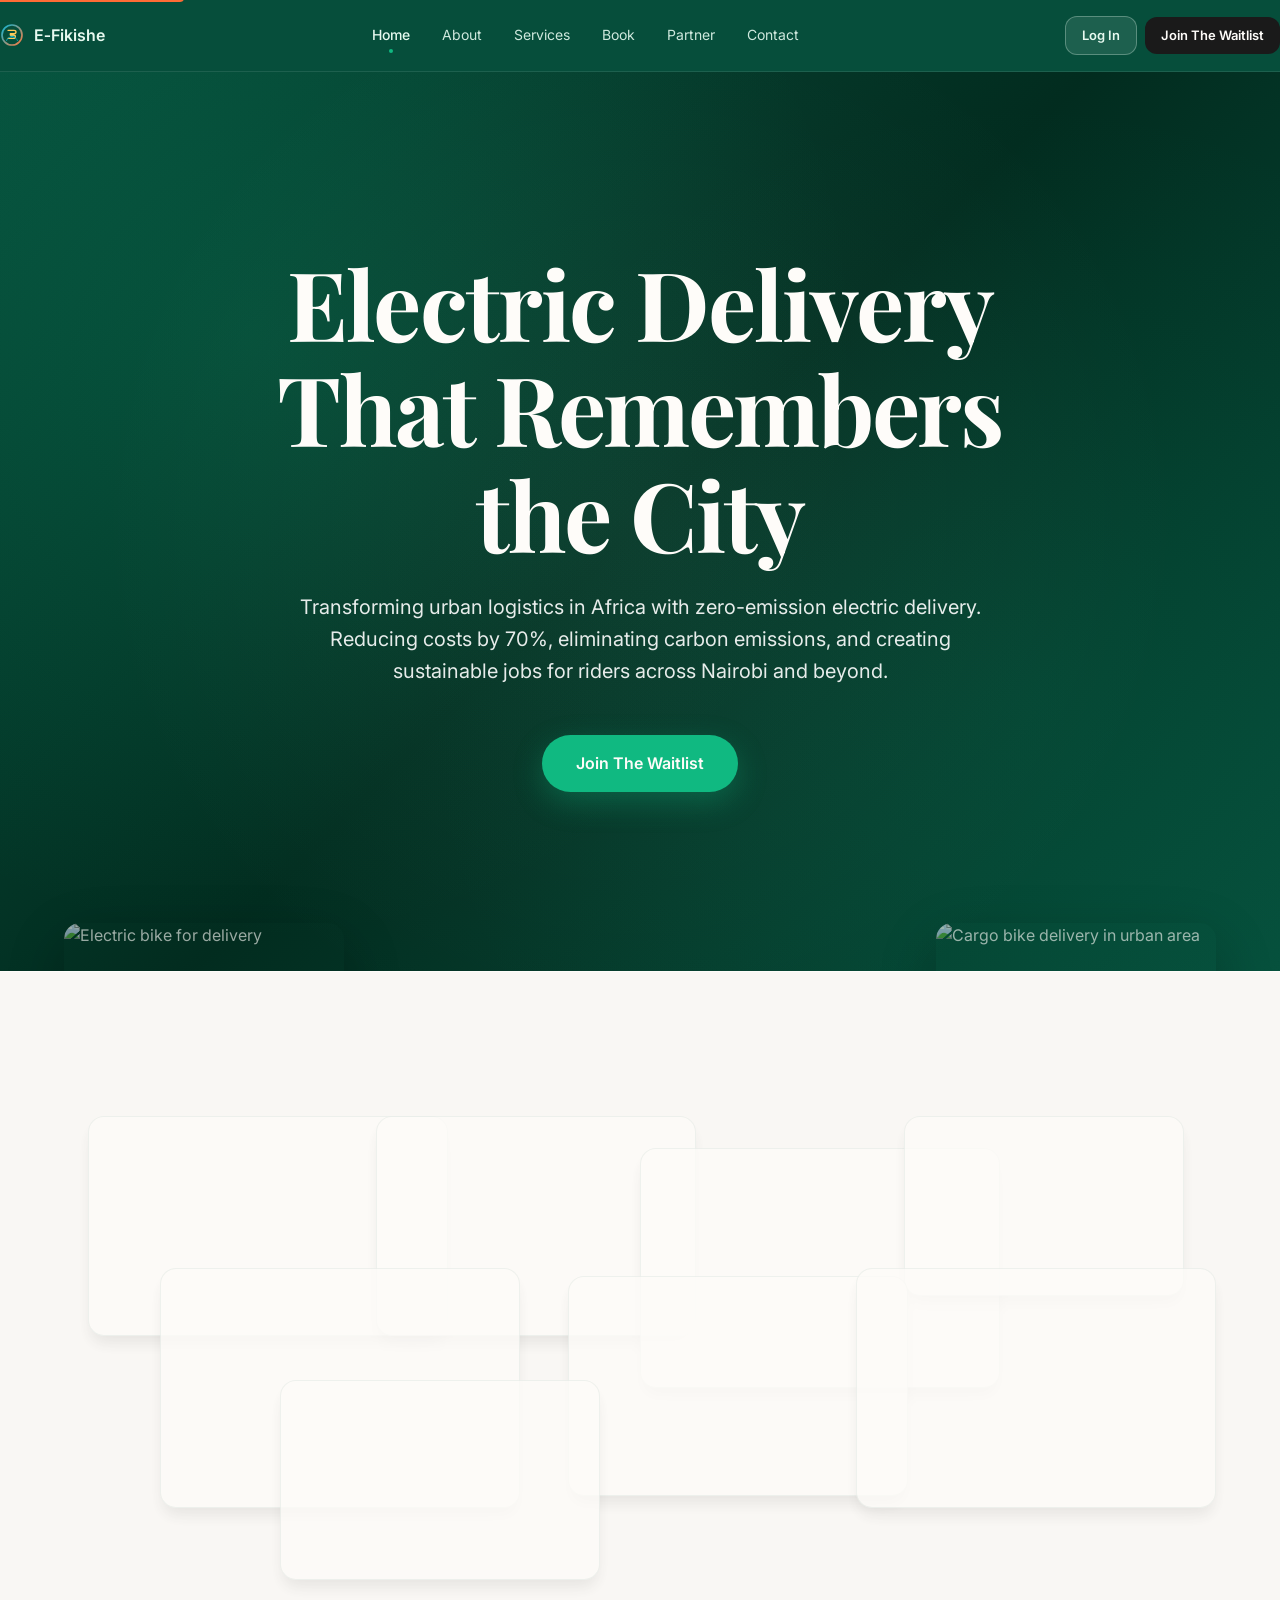
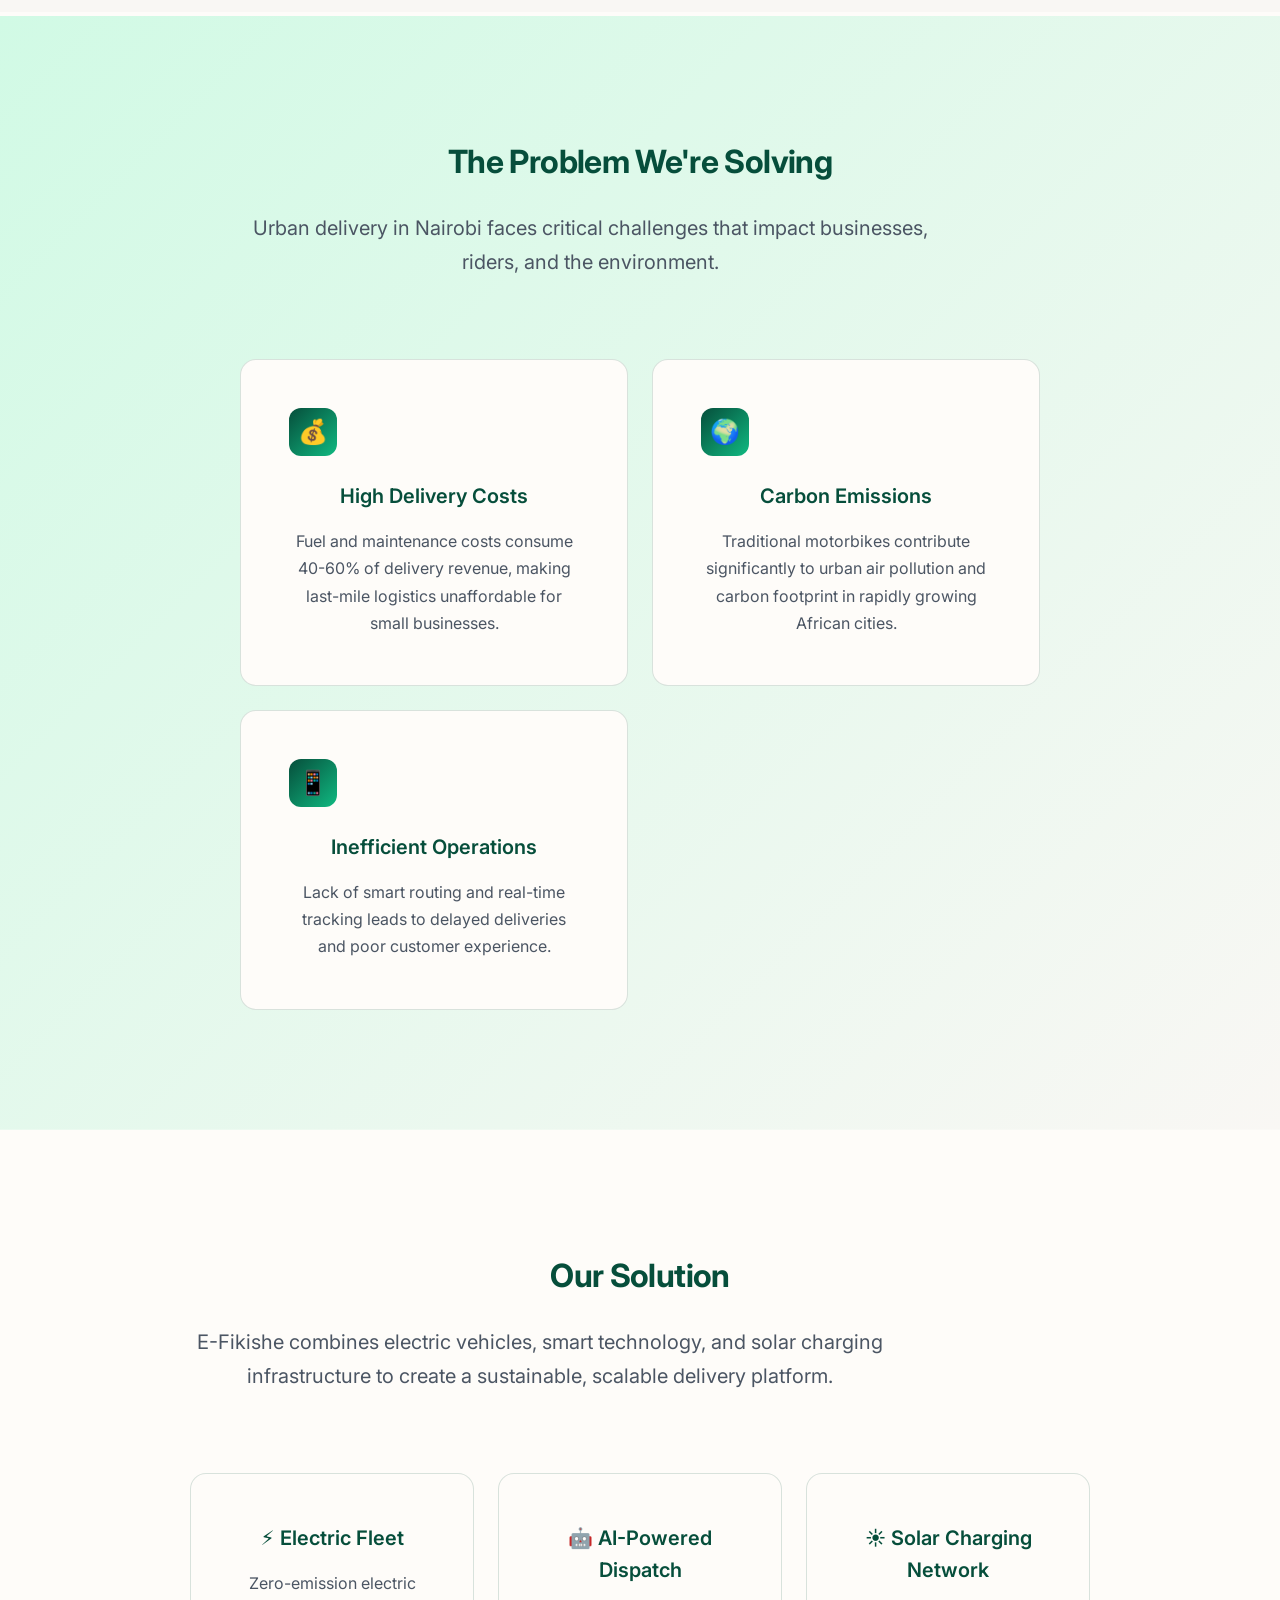
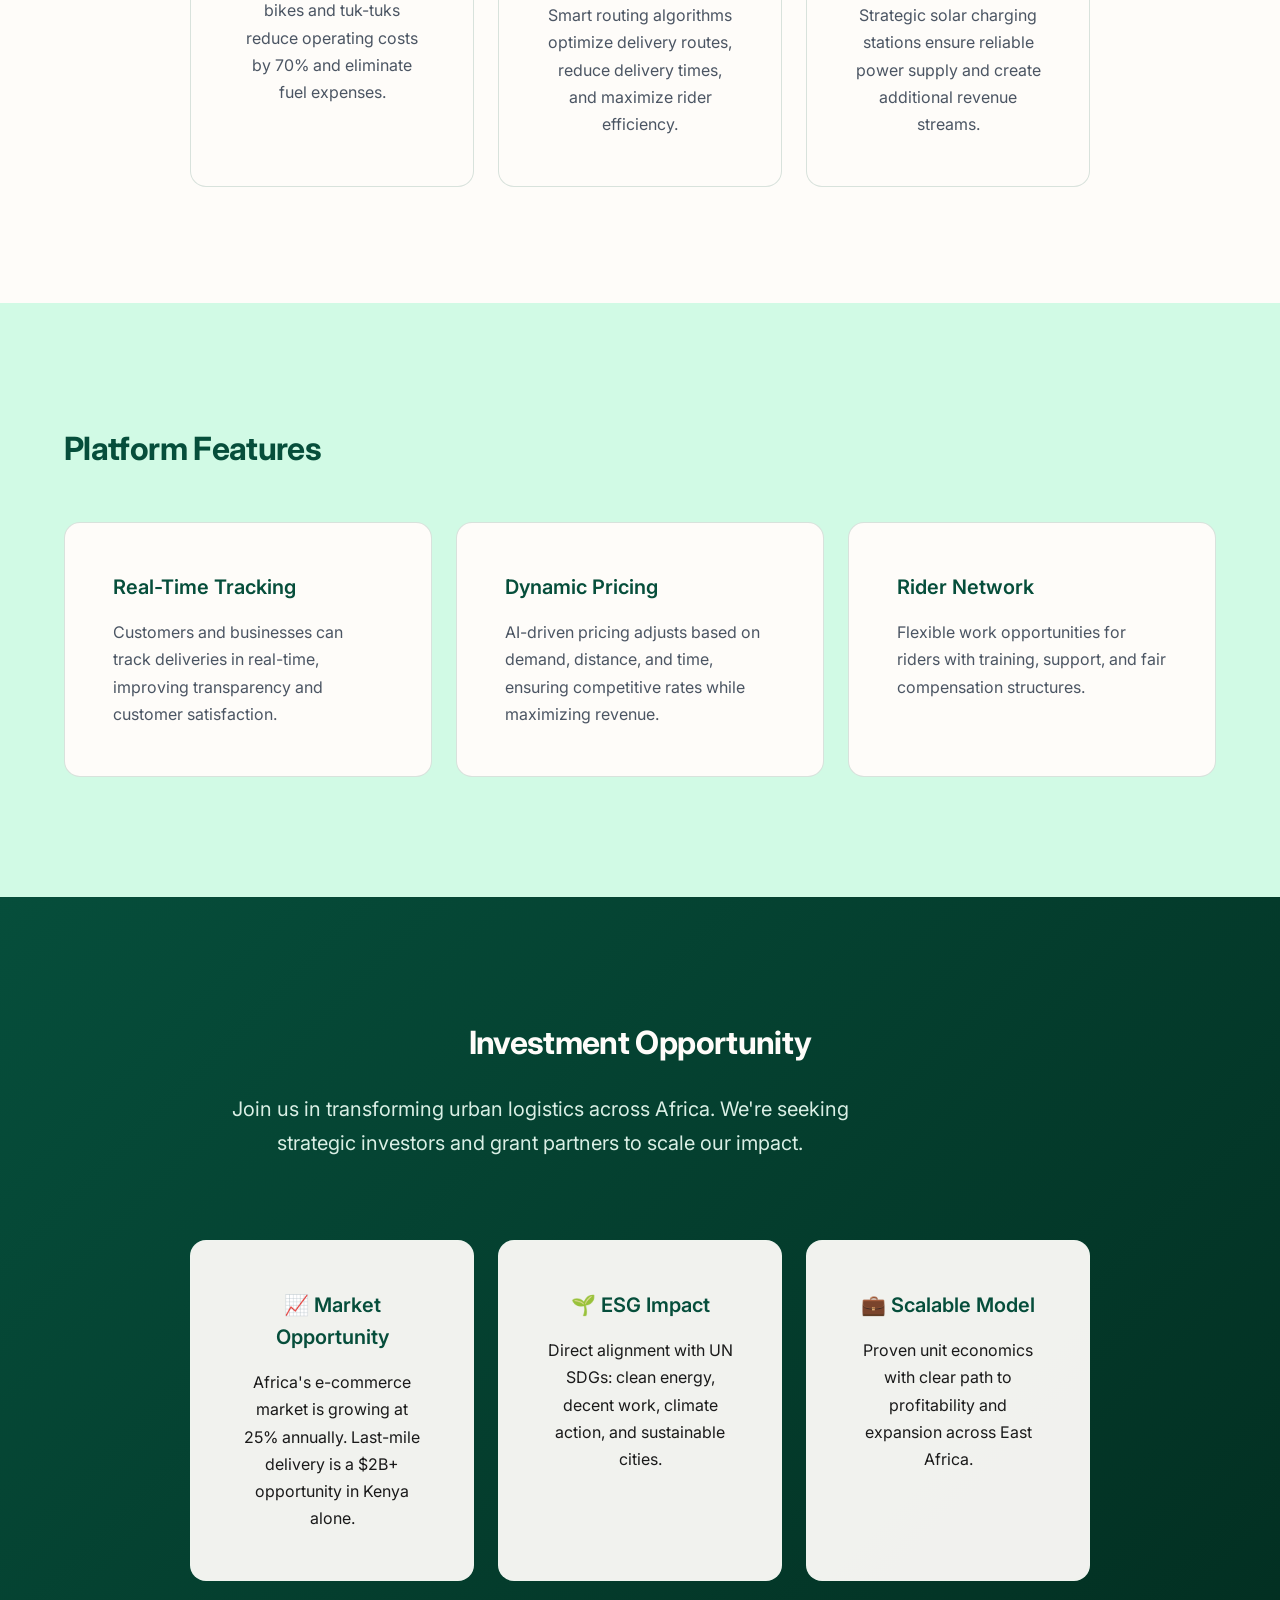
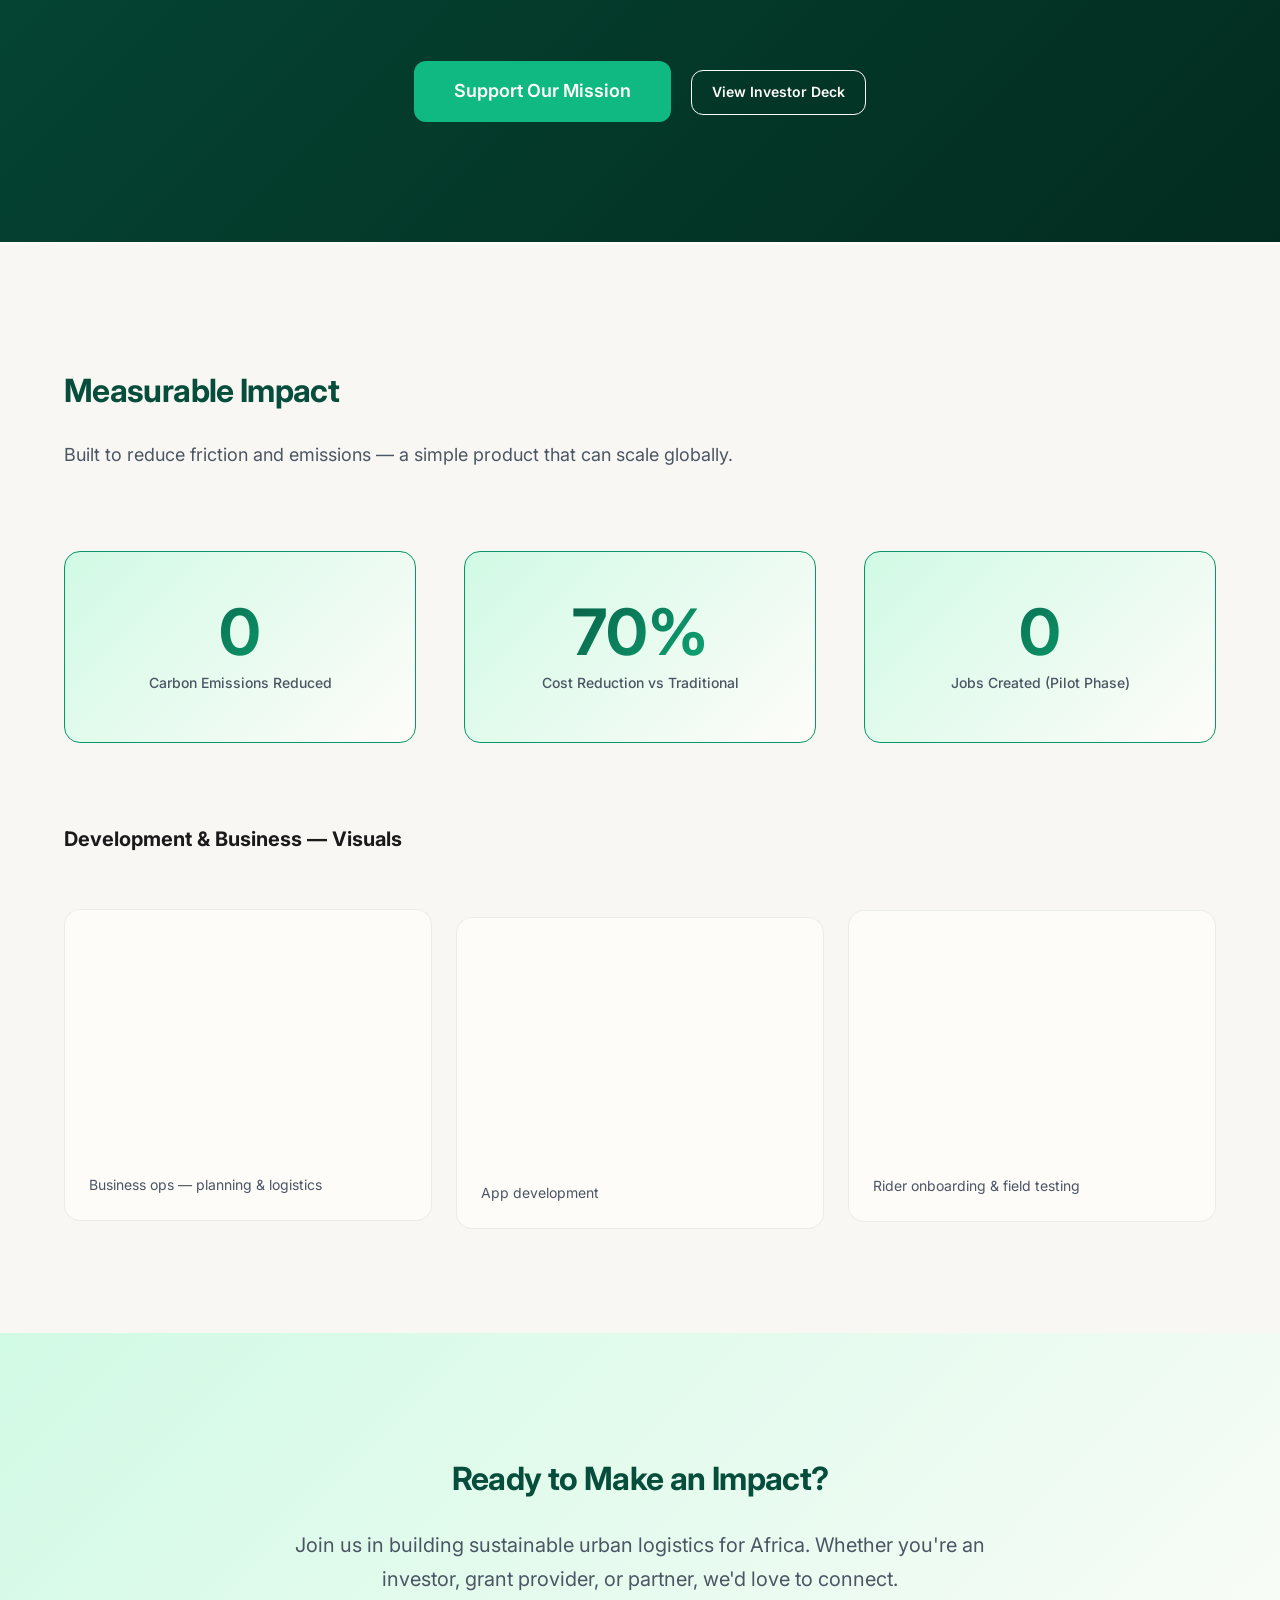
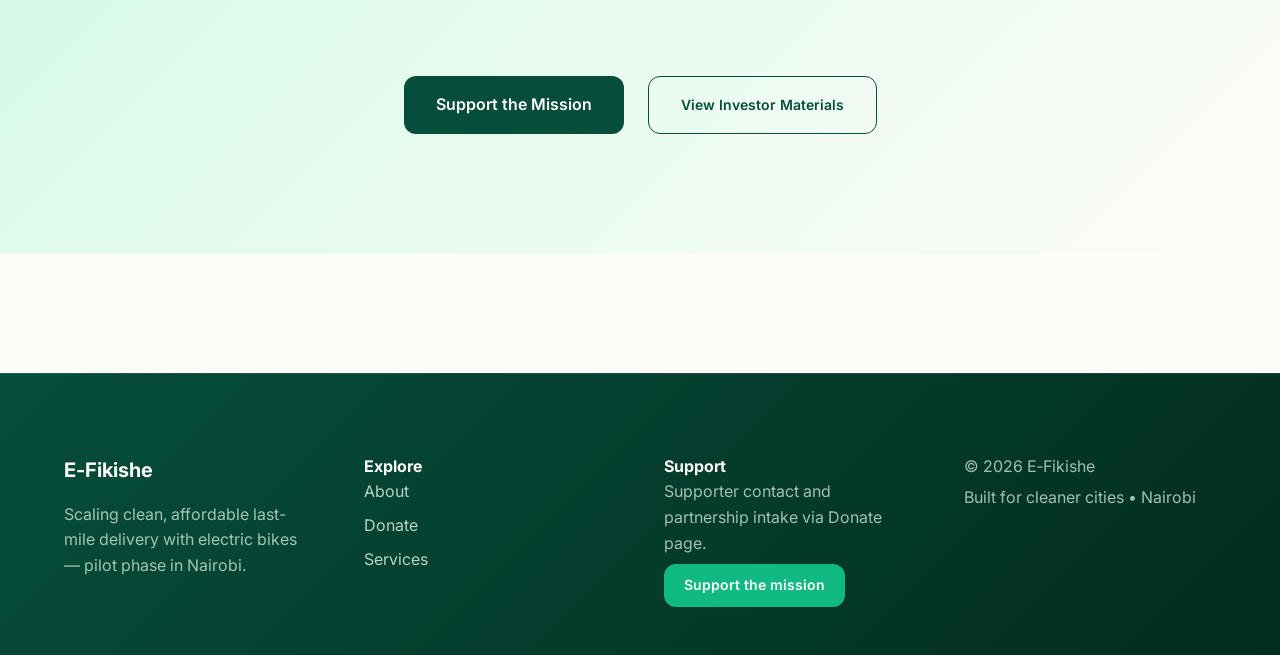
==== commit 0b308ca6: "Update index.html" ====
--- a/index.html
+++ b/index.html
@@ -26,7 +26,7 @@
 <a href="about.html" class="nav-link">About</a>
 <a href="services.html" class="nav-link">Services</a>
 <a href="book.html" class="nav-link">Book</a>
-<a href="donate.html" class="nav-link">Donate</a>
+<a href="donate.html" class="nav-link">Partner</a>
 <a href="contact.html" class="nav-link">Contact</a>
 </nav>
 <div class="header-actions">
@@ -307,3 +307,4 @@
 </body>
 </html>
 
+
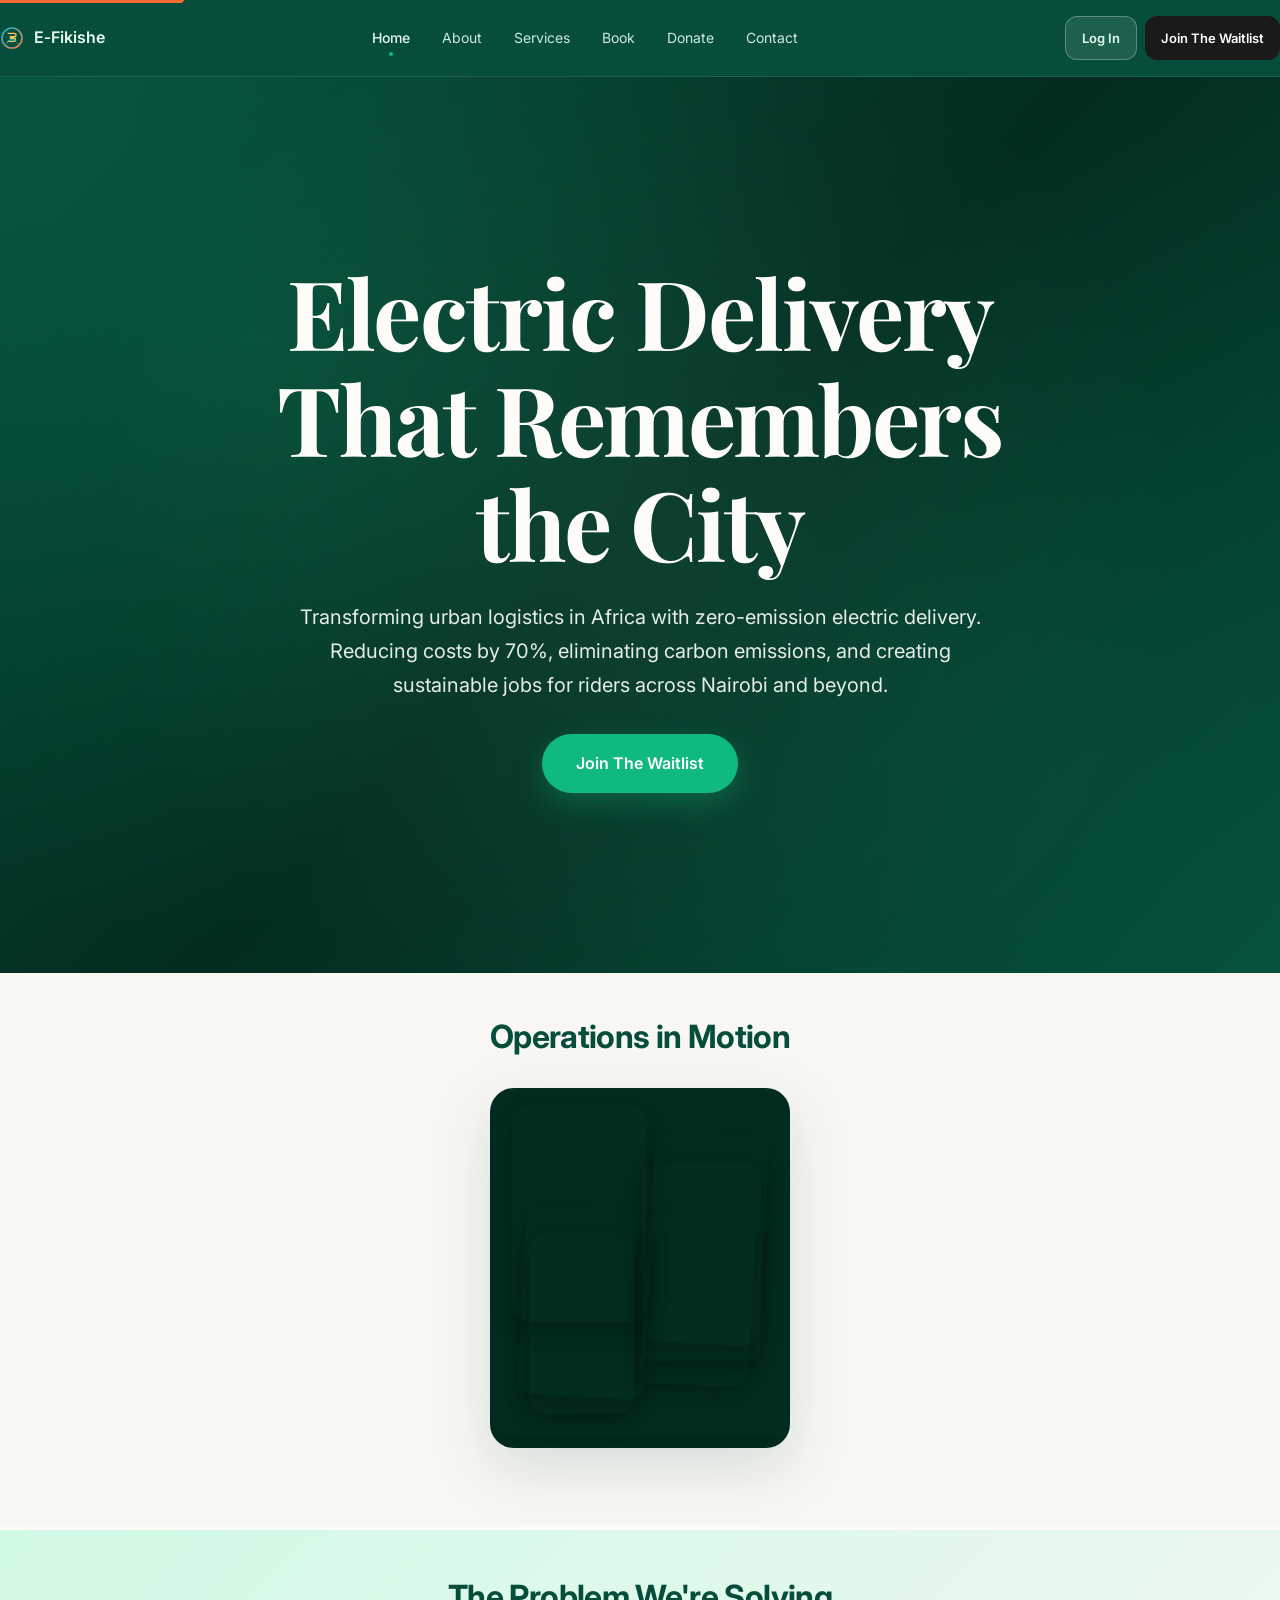
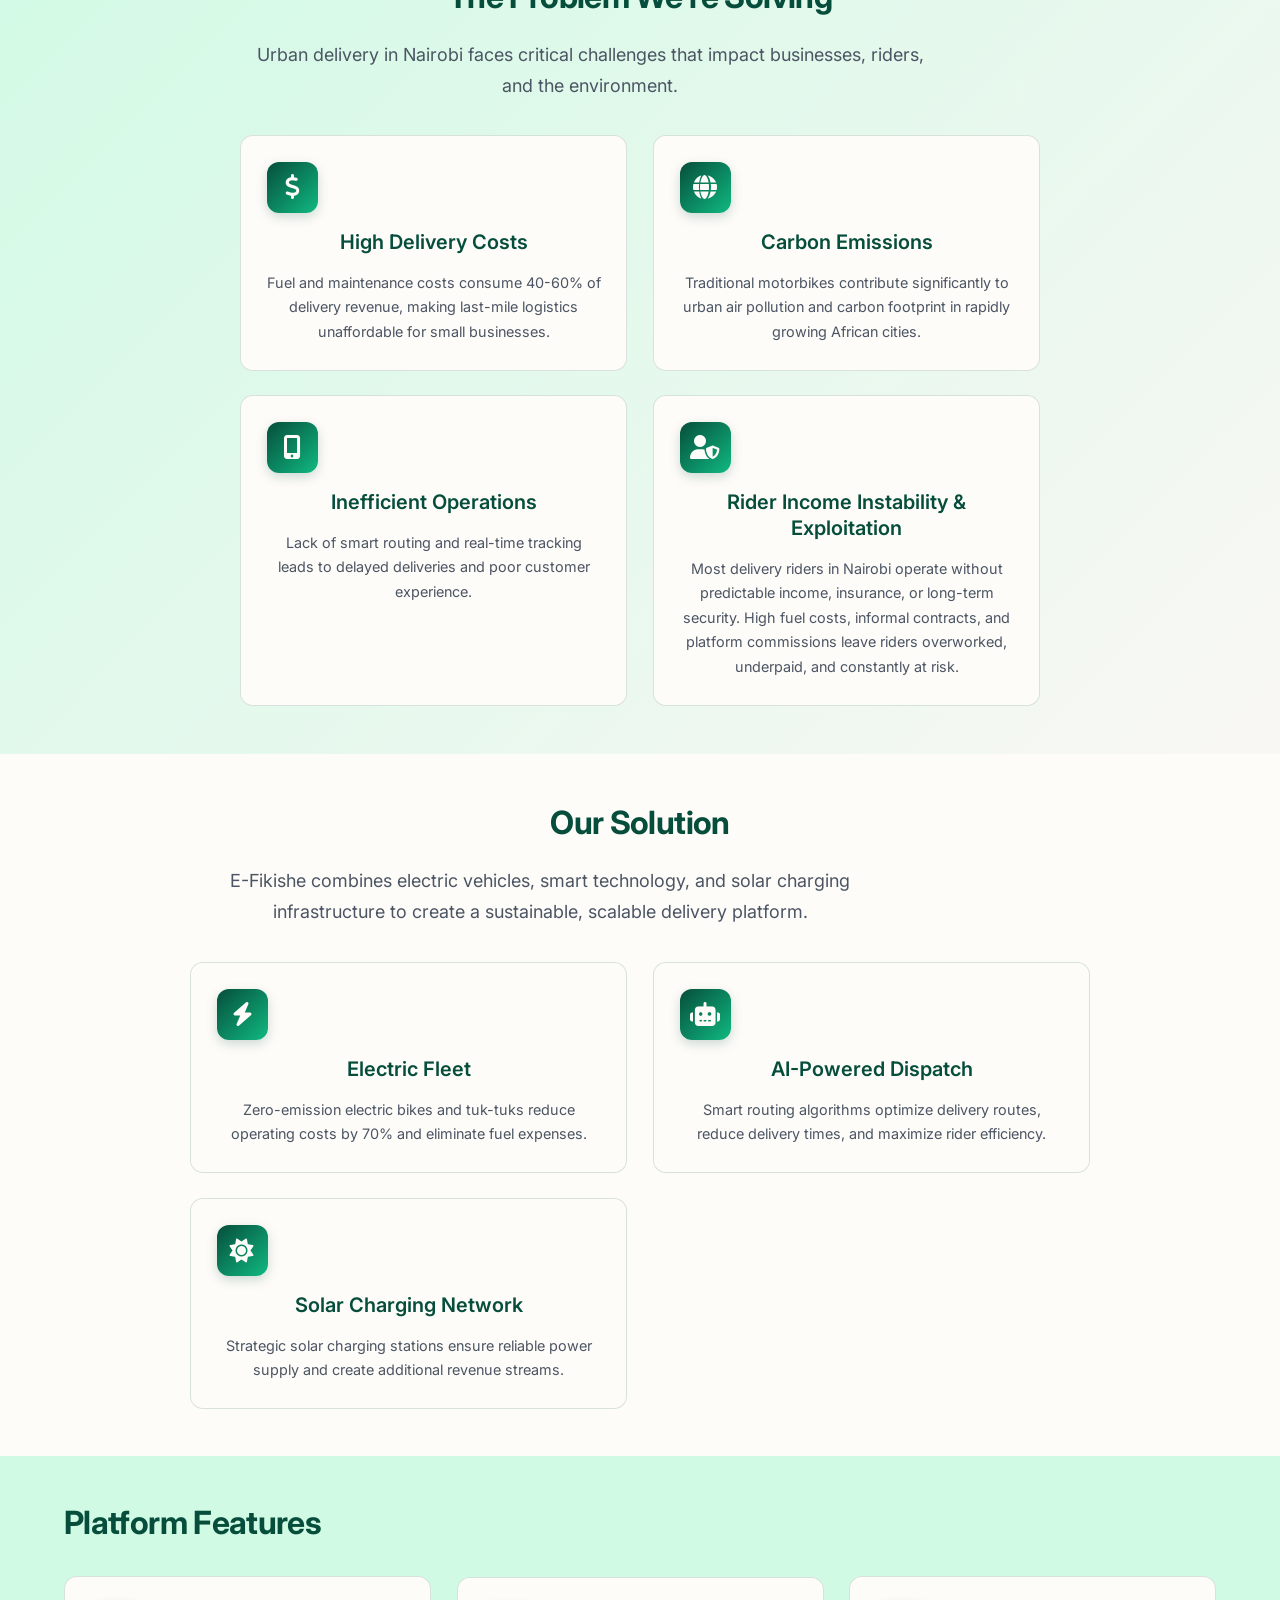
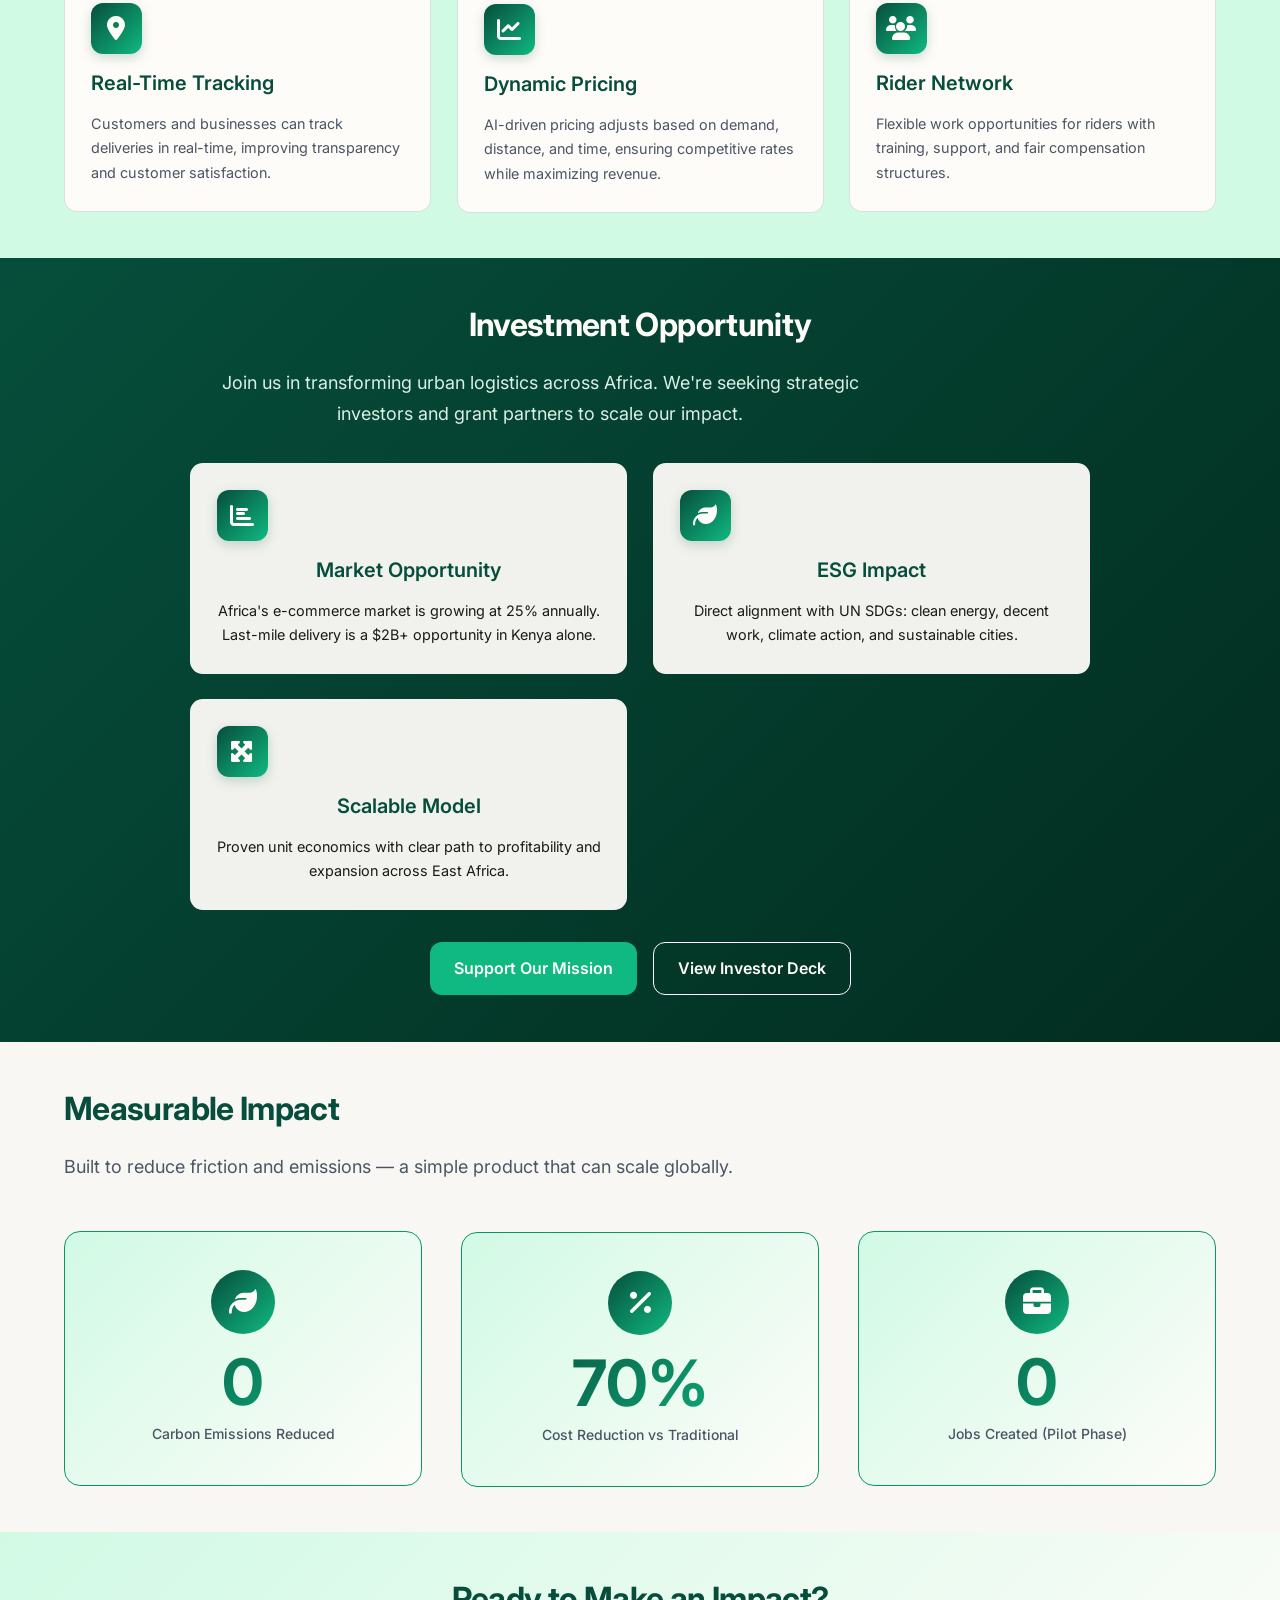
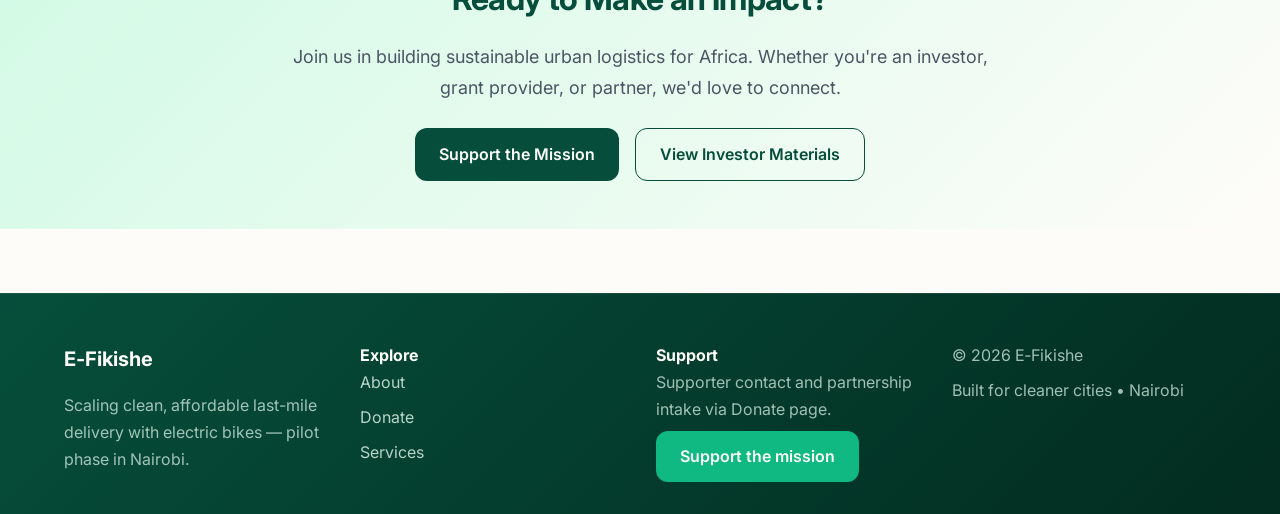
==== commit 90263ca6: "Update index.html" ====
--- a/index.html
+++ b/index.html
@@ -1,53 +1,55 @@
 <!doctype html>
 <html lang="en">
-<head>
-<meta charset="utf-8" />
-<meta name="viewport" content="width=device-width,initial-scale=1" />
-<meta name="description" content="E-Fikishe - Electric delivery platform for clean, affordable last-mile delivery in Nairobi, Kenya. Zero-emission parcel delivery with electric bikes." />
-<meta name="keywords" content="electric delivery, e-bikes, Nairobi, Kenya, last-mile delivery, zero-emission, sustainable transport" />
-<meta name="author" content="E-Fikishe" />
-<title>E‑Fikishe</title>
-<link rel="icon" type="image/svg+xml" href="logo-efikishe.svg">
-<link rel="preconnect" href="https://fonts.googleapis.com">
-<link rel="preconnect" href="https://fonts.gstatic.com" crossorigin>
-<link href="https://fonts.googleapis.com/css2?family=Playfair+Display:wght@600;700;900&family=Inter:wght@300;400;600;700&display=swap" rel="stylesheet">
-<link rel="stylesheet" href="styles.css">
-</head>
-<body>
-<a href="#main-content" class="skip-link">Skip to main content</a>
-<header class="site-header">
-<div class="container header-inner">
-<a class="brand" href="index.html">
-<img src="logo-efikishe.svg" alt="" class="brand-logo">
-<span>E‑Fikishe</span>
-</a>
-<nav class="nav" id="mainNav" role="navigation" aria-label="Main navigation">
-<a href="index.html" class="nav-link active" aria-current="page">Home</a>
-<a href="about.html" class="nav-link">About</a>
-<a href="services.html" class="nav-link">Services</a>
-<a href="book.html" class="nav-link">Book</a>
-<a href="donate.html" class="nav-link">Partner</a>
-<a href="contact.html" class="nav-link">Contact</a>
-</nav>
-<div class="header-actions">
-<a href="#" class="btn btn-ghost nav-login open-waitlist" id="loginLink">Log In</a>
-<a href="#" class="btn btn-primary join-waitlist open-waitlist">Join The Waitlist</a>
-</div>
-<button id="navToggle" class="nav-toggle" aria-label="Toggle navigation">☰</button>
-</div>
-</header>
-
-<main id="main-content">
-<section id="home" class="hero" aria-label="Hero section" data-parallax-speed="0.1">
-<div class="container hero-center">
-<div class="hero-main">
-<h1 class="hero-title big">Electric Delivery That Remembers the City</h1>
-<p class="hero-lead">Transforming urban logistics in Africa with zero-emission electric delivery. Reducing costs by 70%, eliminating carbon emissions, and creating sustainable jobs for riders across Nairobi and beyond.</p>
-<p class="hero-cta">
-<a class="btn hero-cta-btn open-waitlist" href="#features" aria-label="Join the waitlist">Join The Waitlist</a>
-</p>
-</div>
-</div>
+  <head>
+    <meta charset="utf-8" />
+    <meta name="viewport" content="width=device-width,initial-scale=1" />
+    <meta name="description" content="E-Fikishe - Electric delivery platform for clean, affordable last-mile delivery in Nairobi, Kenya. Zero-emission parcel delivery with electric bikes." />
+    <meta name="keywords" content="electric delivery, e-bikes, Nairobi, Kenya, last-mile delivery, zero-emission, sustainable transport" />
+    <meta name="author" content="E-Fikishe" />
+    <title>E‑Fikishe — Electric Delivery Platform</title>
+    <link rel="icon" type="image/svg+xml" href="logo-efikishe.svg">
+    <link rel="preconnect" href="https://fonts.googleapis.com">
+    <link rel="preconnect" href="https://fonts.gstatic.com" crossorigin>
+    <link href="https://fonts.googleapis.com/css2?family=Playfair+Display:wght@600;700;900&family=Inter:wght@300;400;600;700&display=swap" rel="stylesheet">
+    <link rel="stylesheet" href="https://cdnjs.cloudflare.com/ajax/libs/font-awesome/6.5.1/css/all.min.css" integrity="sha512-DTOQO9RWCH3ppGqcWaEA1BIZOC6xxalwEsw9c2QQeAIftl+Vegovlnee1c9QX4TctnWMn13TZye+giMm8e2LwA==" crossorigin="anonymous" referrerpolicy="no-referrer">
+    <link rel="stylesheet" href="styles.css">
+    <script src="data-storage.js"></script>
+  </head>
+  <body>
+    <a href="#main-content" class="skip-link">Skip to main content</a>
+    <header class="site-header">
+      <div class="container header-inner">
+        <a class="brand" href="index.html">
+          <img src="logo-efikishe.svg" alt="" class="brand-logo">
+          <span>E‑Fikishe</span>
+        </a>
+        <nav class="nav" id="mainNav" role="navigation" aria-label="Main navigation">
+          <a href="index.html" class="nav-link active" aria-current="page">Home</a>
+          <a href="about.html" class="nav-link">About</a>
+          <a href="services.html" class="nav-link">Services</a>
+          <a href="book.html" class="nav-link">Book</a>
+          <a href="donate.html" class="nav-link">Donate</a>
+          <a href="contact.html" class="nav-link">Contact</a>
+        </nav>
+        <div class="header-actions">
+          <a href="#" class="btn btn-ghost nav-login open-waitlist" id="loginLink">Log In</a>
+          <a href="#" class="btn btn-primary join-waitlist open-waitlist">Join The Waitlist</a>
+        </div>
+        <button id="navToggle" class="nav-toggle" aria-label="Toggle navigation">☰</button>
+      </div>
+    </header>
+
+    <main id="main-content">
+      <section id="home" class="hero" aria-label="Hero section" data-parallax-speed="0.1">
+        <div class="container hero-center">
+          <div class="hero-main">
+            <h1 class="hero-title big">Electric Delivery That Remembers the City</h1>
+            <p class="hero-lead">Transforming urban logistics in Africa with zero-emission electric delivery. Reducing costs by 70%, eliminating carbon emissions, and creating sustainable jobs for riders across Nairobi and beyond.</p>
+            <p class="hero-cta">
+              <a class="btn hero-cta-btn open-waitlist" href="#features" aria-label="Join the waitlist">Join The Waitlist</a>
+            </p>
+          </div>
+        </div>
 
         <!-- decorative floating cards like Eden -->
         <div class="floating-cards">
@@ -59,252 +61,260 @@
           </figure>
         </div>
       </section>
-     
-
-<!-- Development media: busy small looping video tiles -->
-<section id="dev-media" class="section dev-media" style="background: var(--bg-secondary); padding: var(--space-2xl) 0;" aria-label="Development showcase">
-<div class="container" style="position:relative;min-height:400px;">
-<figure class="dev-tile" style="left:4%;top:6%;width:360px;height:220px" aria-label="Electric motorcycle delivery">
-<video preload="metadata" src="https://media.istockphoto.com/id/1733905650/video/portrait-of-an-african-couple-on-electric-motorcycle.mp4?s=mp4-640x640-is&k=20&c=PkiVMZe4aCoR8UVyWK_oDgvykgPjAbZ57ELEWNe8CJ4=" autoplay muted loop playsinline aria-label="Electric motorcycle delivery video"></video>
-</figure>
-<figure class="dev-tile" style="left:28%;top:6%;width:320px;height:220px" aria-label="Urban delivery">
-<video preload="metadata" src="https://media.istockphoto.com/id/462426320/video/holloway-head-island-birmingham-england.mp4?s=mp4-640x640-is&k=20&c=iqQ_v6ca4PLWJ1-MpFUhbjI8V5m_v7HB7-bERHFcbW8=" autoplay muted loop playsinline aria-label="Urban delivery video"></video>
-</figure>
-<figure class="dev-tile" style="left:50%;top:14%;width:360px;height:240px" aria-label="Mobile delivery app">
-<video preload="metadata" src="https://media.istockphoto.com/id/1408440478/video/young-woman-using-phone-on-motorbike-taxi.mp4?s=mp4-640x640-is&k=20&c=6xeLhvDSxiU9HO9m-NJ2FpxixnVa5oOyI0bwl3nSFlE=" autoplay muted loop playsinline aria-label="Mobile delivery app video"></video>
-</figure>
-<figure class="dev-tile" style="left:72%;top:6%;width:280px;height:180px" aria-label="Food delivery">
-<video preload="metadata" src="https://media.istockphoto.com/id/2168009196/video/courier-with-green-backpack-deliver-food-home-delivery-service-man-ride-moped.mp4?s=mp4-640x640-is&k=20&c=xCoY00wzDJQvW7EbwVlkD8zI_U63h4QGz9dfSMlhGsw=" autoplay muted loop playsinline aria-label="Food delivery video"></video>
-</figure>
-<figure class="dev-tile" style="left:10%;top:44%;width:360px;height:240px" aria-label="Nairobi city traffic">
-<video preload="metadata" src="https://media.istockphoto.com/id/2171203526/video/aerial-view-of-busy-city-traffic-with-cars-and-greenery-nairobi-kenya.mp4?s=mp4-640x640-is&k=20&c=dvwXqOl89ofSIR_KQapFRzZcL0B-IonPJmcknX0lcWA=" autoplay muted loop playsinline aria-label="Nairobi city traffic video"></video>
-</figure>
-<figure class="dev-tile" style="left:44%;top:46%;width:340px;height:220px" aria-label="Warehouse logistics">
-<video preload="metadata" src="https://media.istockphoto.com/id/1661163256/video/modern-automated-logistics-warehouse-with-working-conveyor-belt-system-with-online-shopping.mp4?s=mp4-640x640-is&k=20&c=DXzatCpqaYtFfzUj8d7AnSWKLTAIQKt9xFuIs9yFYEE=" autoplay muted loop playsinline aria-label="Warehouse logistics video"></video>
-</figure>
-<figure class="dev-tile" style="left:68%;top:44%;width:360px;height:240px" aria-label="Package delivery">
-<video preload="metadata" src="https://media.istockphoto.com/id/1436869987/video/mature-black-woman-at-home-receiving-some-packages.mp4?s=mp4-640x640-is&k=20&c=l0zMEZ2AySfGHyfkJiQp26wIdotp8JoIO-DKPqIgKpc=" autoplay muted loop playsinline aria-label="Package delivery video"></video>
-</figure>
-<figure class="dev-tile" style="left:20%;top:72%;width:320px;height:200px" aria-label="Electric motorbike in traffic">
-<video preload="metadata" src="https://media.istockphoto.com/id/1733905943/video/man-riding-electric-motorbike-through-nairobi-in-urban-traffic.mp4?s=mp4-480x480-is&k=20&c=lZtAfUDuxrERok5IaZzBB7nQVU30ZWc5O_qM7O9QWBA=" autoplay muted loop playsinline aria-label="Electric motorbike in traffic video"></video>
-</figure>
-</div>
-</section>
-
-<!-- Waitlist overlay (shared) -->
-<div id="waitlistOverlay" class="waitlist-overlay" style="display:none;">
-<div class="waitlist-panel" role="dialog" aria-modal="true">
-<h2>Join the waitlist</h2>
-<p class="muted">We’re currently in private preview — join the waitlist for access.</p>
-<form id="waitlistForm" class="waitlist-form">
-<label><span>Full name</span><input id="w-name" name="name" type="text" required></label>
-<label><span>Email</span><input id="w-email" name="email" type="email" required></label>
-<label><span>Interest</span>
-<select id="w-interest" name="interest">
-<option value="book">Book deliveries</option>
-<option value="partner">Partner / Rider</option>
-<option value="invest">Invest / Donate</option>
-</select>
-</label>
-<div class="form-actions"><button class="btn btn-primary" type="submit">Join waitlist</button></div>
-</form>
-<div style="margin-top:12px;text-align:right"><button id="waitlistClose" class="btn btn-ghost">Close</button></div>
-</div>
-</div>
-
-<!-- Problem Statement - Clear for Investors -->
-<section id="problem" class="section" style="background: linear-gradient(135deg, var(--green-pale) 0%, var(--bg-secondary) 100%);" data-parallax-speed="0.05">
-<div class="container">
-<div style="max-width: 800px; margin: 0 auto; text-align: center;">
-<h2 class="section-title" style="color: var(--green-primary);">The Problem We're Solving</h2>
-<p class="lead" style="font-size: var(--font-size-xl); margin-bottom: var(--space-lg);">
-Urban delivery in Nairobi faces critical challenges that impact businesses, riders, and the environment.
-</p>
-<div class="cards-grid" style="margin-top: var(--space-xl);">
-<article class="card">
-<div style="width: 48px; height: 48px; background: linear-gradient(135deg, var(--green-primary), var(--green-bright)); border-radius: 12px; display: flex; align-items: center; justify-content: center; margin-bottom: var(--space-md); font-size: 24px;">💰</div>
-<h3 style="color: var(--green-primary);">High Delivery Costs</h3>
-<p>Fuel and maintenance costs consume 40-60% of delivery revenue, making last-mile logistics unaffordable for small businesses.</p>
-</article>
-<article class="card">
-<div style="width: 48px; height: 48px; background: linear-gradient(135deg, var(--green-primary), var(--green-bright)); border-radius: 12px; display: flex; align-items: center; justify-content: center; margin-bottom: var(--space-md); font-size: 24px;">🌍</div>
-<h3 style="color: var(--green-primary);">Carbon Emissions</h3>
-<p>Traditional motorbikes contribute significantly to urban air pollution and carbon footprint in rapidly growing African cities.</p>
-</article>
-<article class="card">
-<div style="width: 48px; height: 48px; background: linear-gradient(135deg, var(--green-primary), var(--green-bright)); border-radius: 12px; display: flex; align-items: center; justify-content: center; margin-bottom: var(--space-md); font-size: 24px;">📱</div>
-<h3 style="color: var(--green-primary);">Inefficient Operations</h3>
-<p>Lack of smart routing and real-time tracking leads to delayed deliveries and poor customer experience.</p>
-</article>
-</div>
-</div>
-</div>
-</section>
-
-<!-- Solution - Investor Focus -->
-<section id="solution" class="section container" data-parallax-speed="0.08">
-<div style="max-width: 900px; margin: 0 auto; text-align: center;">
-<h2 class="section-title" style="color: var(--green-primary);">Our Solution</h2>
-<p class="lead" style="font-size: var(--font-size-xl); margin-bottom: var(--space-xl);">
-E-Fikishe combines electric vehicles, smart technology, and solar charging infrastructure to create a sustainable, scalable delivery platform.
-</p>
-<div class="cards-grid">
-<article class="card">
-<h3 style="color: var(--green-primary);">⚡ Electric Fleet</h3>
-<p>Zero-emission electric bikes and tuk-tuks reduce operating costs by 70% and eliminate fuel expenses.</p>
-</article>
-<article class="card">
-<h3 style="color: var(--green-primary);">🤖 AI-Powered Dispatch</h3>
-<p>Smart routing algorithms optimize delivery routes, reduce delivery times, and maximize rider efficiency.</p>
-</article>
-<article class="card">
-<h3 style="color: var(--green-primary);">☀️ Solar Charging Network</h3>
-<p>Strategic solar charging stations ensure reliable power supply and create additional revenue streams.</p>
-</article>
-</div>
-</div>
-</section>
-
-<section id="features" class="section" style="background: var(--green-pale);" data-parallax-speed="0.06" aria-labelledby="features-heading">
-<div class="container">
-<h2 id="features-heading" class="section-title" style="color: var(--green-primary);">Platform Features</h2>
-<div class="cards-grid">
-<article class="card">
-<h3 style="color: var(--green-primary);">Real-Time Tracking</h3>
-<p>Customers and businesses can track deliveries in real-time, improving transparency and customer satisfaction.</p>
-</article>
-<article class="card">
-<h3 style="color: var(--green-primary);">Dynamic Pricing</h3>
-<p>AI-driven pricing adjusts based on demand, distance, and time, ensuring competitive rates while maximizing revenue.</p>
-</article>
-<article class="card">
-<h3 style="color: var(--green-primary);">Rider Network</h3>
-<p>Flexible work opportunities for riders with training, support, and fair compensation structures.</p>
-</article>
-</div>
-</div>
-</section>
-
-<!-- Investment Opportunity -->
-<section id="investment" class="section" style="background: linear-gradient(135deg, var(--green-primary) 0%, var(--green-dark) 100%); color: var(--text-light);" data-parallax-speed="0.04">
-<div class="container">
-<div style="max-width: 900px; margin: 0 auto; text-align: center;">
-<h2 class="section-title" style="color: var(--text-light);">Investment Opportunity</h2>
-<p class="lead" style="color: rgba(230,249,239,0.95); font-size: var(--font-size-xl); margin-bottom: var(--space-xl);">
-Join us in transforming urban logistics across Africa. We're seeking strategic investors and grant partners to scale our impact.
-</p>
-<div class="cards-grid" style="margin-top: var(--space-xl);">
-<article class="card" style="background: rgba(254,252,249,0.95); border-color: rgba(230,249,239,0.3);">
-<h3 style="color: var(--green-primary);">📈 Market Opportunity</h3>
-<p style="color: var(--text-primary);">Africa's e-commerce market is growing at 25% annually. Last-mile delivery is a $2B+ opportunity in Kenya alone.</p>
-</article>
-<article class="card" style="background: rgba(254,252,249,0.95); border-color: rgba(230,249,239,0.3);">
-<h3 style="color: var(--green-primary);">🌱 ESG Impact</h3>
-<p style="color: var(--text-primary);">Direct alignment with UN SDGs: clean energy, decent work, climate action, and sustainable cities.</p>
-</article>
-<article class="card" style="background: rgba(254,252,249,0.95); border-color: rgba(230,249,239,0.3);">
-<h3 style="color: var(--green-primary);">💼 Scalable Model</h3>
-<p style="color: var(--text-primary);">Proven unit economics with clear path to profitability and expansion across East Africa.</p>
-</article>
-</div>
-<div style="margin-top: var(--space-xl);">
-<a href="donate.html" class="btn" style="background: var(--green-bright); color: var(--text-light); padding: 16px 40px; font-size: var(--font-size-lg);">Support Our Mission</a>
-<a href="investor.html" class="btn btn-outline" style="margin-left: var(--space-sm); border-color: var(--text-light); color: var(--text-light);">View Investor Deck</a>
-</div>
-</div>
-</div>
-</section>
-
-<section id="impact" class="section" style="background: var(--bg-secondary);" data-parallax-speed="0.06">
-<div class="container">
-<h2 class="section-title" style="color: var(--green-primary);">Measurable Impact</h2>
-<p class="lead" style="color: var(--text-secondary);">Built to reduce friction and emissions — a simple product that can scale globally.</p>
-<div class="stats-grid">
-<div class="stat" style="background: linear-gradient(135deg, var(--green-pale), var(--bg-primary)); border-color: var(--green-accent);">
-<div class="stat-value" style="color: var(--green-primary);">0</div>
-<div class="stat-label">Carbon Emissions Reduced</div>
-</div>
-<div class="stat" style="background: linear-gradient(135deg, var(--green-pale), var(--bg-primary)); border-color: var(--green-accent);">
-<div class="stat-value" style="color: var(--green-primary);">70%</div>
-<div class="stat-label">Cost Reduction vs Traditional</div>
-</div>
-<div class="stat" style="background: linear-gradient(135deg, var(--green-pale), var(--bg-primary)); border-color: var(--green-accent);">
-<div class="stat-value" style="color: var(--green-primary);">0</div>
-<div class="stat-label">Jobs Created (Pilot Phase)</div>
-</div>
-</div>
-
-          <div class="impact-media" style="margin-top:var(--space-xl);">
-            <h3 style="margin-bottom:var(--space-md);color:var(--text-primary);font-size:var(--font-size-xl);">Development & Business — Visuals</h3>
-            <div class="impact-grid">
-              <figure class="impact-tile" data-parallax-speed="0.12" data-parallax-zoom="0.06">
-                <video class="impact-video" src="https://media.istockphoto.com/id/2230837856/video/two-dispatchers-tracking-cargo-routes-on-digital-maps.mp4?s=mp4-640x640-is&k=20&c=JwkNt0IF3rg52mgeTJ_B_oA40W8pYxLrokN5lDKI-Sw=" autoplay muted loop playsinline></video>
-                <figcaption class="muted">Business ops — planning & logistics</figcaption>
-              </figure>
-
-              <figure class="impact-tile" data-parallax-speed="0.28" data-parallax-zoom="0.32">
-                <video class="impact-video" src="https://media.istockphoto.com/id/2162666632/video/ai-software-generates-interactive-content-on-screen-showcasing-advanced-chat-capabilities-and.mp4?s=mp4-640x640-is&k=20&c=F1GjmvLVwwZ1cToTDkq3BJPYF0nvh2LXeXjWsMSp9-4=" autoplay muted loop playsinline></video>
-                <figcaption class="muted">App development  </figcaption>
-              </figure>
-
-              <figure class="impact-tile" data-parallax-speed="0.14" data-parallax-zoom="0.06">
-                <video class="impact-video" src="https://media.istockphoto.com/id/1936386113/video/drone-pilot-surveying-forest-climate-smart.mp4?s=mp4-640x640-is&k=20&c=a5hkQMd9xJty6yQB4Qw6NyBWjrqgGQsFl4bMaxnKp0I=" autoplay muted loop playsinline></video>
-                <figcaption class="muted">Rider onboarding & field testing</figcaption>
-              </figure>
-            </div>
-          </div>
-        </div>
-</section>
-
-<!-- Call to Action for Investors -->
-<section id="cta" class="section" style="background: linear-gradient(135deg, var(--green-pale) 0%, var(--bg-primary) 100%);" data-parallax-speed="0.05">
-<div class="container">
-<div style="max-width: 700px; margin: 0 auto; text-align: center;">
-<h2 class="section-title" style="color: var(--green-primary);">Ready to Make an Impact?</h2>
-<p class="lead" style="font-size: var(--font-size-xl); margin-bottom: var(--space-xl);">
-Join us in building sustainable urban logistics for Africa. Whether you're an investor, grant provider, or partner, we'd love to connect.
-</p>
-<div style="display: flex; gap: var(--space-md); justify-content: center; flex-wrap: wrap;">
-<a href="donate.html" class="btn" style="background: var(--green-primary); color: var(--text-light); padding: 16px 32px; font-size: var(--font-size-base);">Support the Mission</a>
-<a href="investor.html" class="btn btn-outline" style="border-color: var(--green-primary); color: var(--green-primary); padding: 16px 32px;">View Investor Materials</a>
-</div>
-</div>
-</div>
-</section>
-</main>
-
-<footer class="site-footer">
-<div class="container footer-inner footer-grid">
-<div class="footer-brand-col">
-<a class="brand footer-brand" href="index.html">E‑Fikishe</a>
-<p class="muted" style="margin-top:8px;max-width:360px">Scaling clean, affordable last-mile delivery with electric bikes — pilot phase in Nairobi.</p>
-</div>
-
-<div class="footer-links-col">
-<h4>Explore</h4>
-<ul class="footer-list">
-<li><a href="about.html">About</a></li>
-<li><a href="donate.html">Donate</a></li>
-<li><a href="services.html">Services</a></li>
-</ul>
-</div>
-
-<div class="footer-contact-col">
-<h4>Support</h4>
-<p class="muted">Supporter contact and partnership intake via Donate page.</p>
-<a class="btn btn-primary" href="donate.html" style="margin-top:8px;">Support the mission</a>
-</div>
-
-<div class="footer-meta-col">
-<div class="muted">© <span id="year"></span> E‑Fikishe</div>
-<div class="muted" style="margin-top:6px">Built for cleaner cities • Nairobi</div>
-</div>
-</div>
-</footer>
-
-<script src="script.js"></script>
-<button class="join-fab open-waitlist" aria-label="Join waitlist">Join</button>
-</body>
+
+      <!-- Dynamic video showcase: compact, busy, with parallax layers -->
+      <section id="dev-media" class="section dev-media" data-parallax-speed="0.08" aria-label="Operations showcase">
+        <div class="container">
+          <div class="dev-showcase-wrapper">
+            <h2 class="section-title" style="color: var(--green-primary); text-align: center; margin-bottom: var(--space-lg);">Operations in Motion</h2>
+            
+            <!-- Layered parallax video container -->
+            <div class="dev-showcase" data-parallax-container>
+              <!-- Background layer - slowest parallax -->
+              <figure class="dev-layer dev-layer-1" data-parallax-depth="0.15" aria-label="City traffic backdrop">
+                <video preload="metadata" src="https://media.istockphoto.com/id/2171203526/video/aerial-view-of-busy-city-traffic-with-cars-and-greenery-nairobi-kenya.mp4?s=mp4-640x640-is&k=20&c=dvwXqOl89ofSIR_KQapFRzZcL0B-IonPJmcknX0lcWA=" autoplay muted loop playsinline></video>
+              </figure>
+              
+              <!-- Middle layers - medium parallax -->
+              <figure class="dev-layer dev-layer-2" data-parallax-depth="0.25" aria-label="Electric motorcycle delivery">
+                <video preload="metadata" src="https://media.istockphoto.com/id/1733905650/video/portrait-of-an-african-couple-on-electric-motorcycle.mp4?s=mp4-640x640-is&k=20&c=PkiVMZe4aCoR8UVyWK_oDgvykgPjAbZ57ELEWNe8CJ4=" autoplay muted loop playsinline></video>
+              </figure>
+              
+              <figure class="dev-layer dev-layer-3" data-parallax-depth="0.20" aria-label="Food delivery">
+                <video preload="metadata" src="https://media.istockphoto.com/id/2168009196/video/courier-with-green-backpack-deliver-food-home-delivery-service-man-ride-moped.mp4?s=mp4-640x640-is&k=20&c=xCoY00wzDJQvW7EbwVlkD8zI_U63h4QGz9dfSMlhGsw=" autoplay muted loop playsinline></video>
+              </figure>
+              
+              <figure class="dev-layer dev-layer-4" data-parallax-depth="0.22" aria-label="Mobile delivery app">
+                <video preload="metadata" src="https://media.istockphoto.com/id/1408440478/video/young-woman-using-phone-on-motorbike-taxi.mp4?s=mp4-640x640-is&k=20&c=6xeLhvDSxiU9HO9m-NJ2FpxixnVa5oOyI0bwl3nSFlE=" autoplay muted loop playsinline></video>
+              </figure>
+              
+              <!-- Foreground layers - fastest parallax -->
+              <figure class="dev-layer dev-layer-5" data-parallax-depth="0.35" aria-label="Package delivery">
+                <video preload="metadata" src="https://media.istockphoto.com/id/1436869987/video/mature-black-woman-at-home-receiving-some-packages.mp4?s=mp4-640x640-is&k=20&c=l0zMEZ2AySfGHyfkJiQp26wIdotp8JoIO-DKPqIgKpc=" autoplay muted loop playsinline></video>
+              </figure>
+              
+              <figure class="dev-layer dev-layer-6" data-parallax-depth="0.30" aria-label="Warehouse logistics">
+                <video preload="metadata" src="https://media.istockphoto.com/id/1661163256/video/modern-automated-logistics-warehouse-with-working-conveyor-belt-system-with-online-shopping.mp4?s=mp4-640x640-is&k=20&c=DXzatCpqaYtFfzUj8d7AnSWKLTAIQKt9xFuIs9yFYEE=" autoplay muted loop playsinline></video>
+              </figure>
+              
+              <figure class="dev-layer dev-layer-7" data-parallax-depth="0.28" aria-label="Electric motorbike in traffic">
+                <video preload="metadata" src="https://media.istockphoto.com/id/1733905943/video/man-riding-electric-motorbike-through-nairobi-in-urban-traffic.mp4?s=mp4-480x480-is&k=20&c=lZtAfUDuxrERok5IaZzBB7nQVU30ZWc5O_qM7O9QWBA=" autoplay muted loop playsinline></video>
+              </figure>
+            </div>
+          </div>
+        </div>
+      </section>
+
+    <!-- Waitlist overlay (shared) -->
+    <div id="waitlistOverlay" class="waitlist-overlay" style="display:none;">
+      <div class="waitlist-panel" role="dialog" aria-modal="true">
+        <h2>Join the waitlist</h2>
+        <p class="muted">We’re currently in private preview — join the waitlist for access.</p>
+        <form id="waitlistForm" class="waitlist-form">
+          <label><span>Full name</span><input id="w-name" name="name" type="text" required></label>
+          <label><span>Email</span><input id="w-email" name="email" type="email" required></label>
+          <label><span>Interest</span>
+            <select id="w-interest" name="interest">
+              <option value="book">Book deliveries</option>
+              <option value="partner">Partner / Rider</option>
+              <option value="invest">Invest / Donate</option>
+            </select>
+          </label>
+          <div class="form-actions"><button class="btn btn-primary" type="submit">Join waitlist</button></div>
+        </form>
+        <div style="margin-top: var(--space-sm); text-align: right;"><button id="waitlistClose" class="btn btn-ghost">Close</button></div>
+      </div>
+    </div>
+
+      <!-- Problem Statement - Clear for Investors -->
+      <section id="problem" class="section" style="background: linear-gradient(135deg, var(--green-pale) 0%, var(--bg-secondary) 100%);" data-parallax-speed="0.05">
+        <div class="container">
+          <div class="text-center" style="max-width: 800px; margin: 0 auto;">
+            <h2 class="section-title" style="color: var(--green-primary);">The Problem We're Solving</h2>
+            <p class="lead">
+              Urban delivery in Nairobi faces critical challenges that impact businesses, riders, and the environment.
+            </p>
+            <div class="cards-grid">
+              <article class="card" data-parallax-speed="0.03">
+                <div class="card-icon"><i class="fas fa-dollar-sign"></i></div>
+                <h3 style="color: var(--green-primary); margin-top: 0;">High Delivery Costs</h3>
+                <p>Fuel and maintenance costs consume 40-60% of delivery revenue, making last-mile logistics unaffordable for small businesses.</p>
+              </article>
+              <article class="card" data-parallax-speed="0.04">
+                <div class="card-icon"><i class="fas fa-globe"></i></div>
+                <h3 style="color: var(--green-primary); margin-top: 0;">Carbon Emissions</h3>
+                <p>Traditional motorbikes contribute significantly to urban air pollution and carbon footprint in rapidly growing African cities.</p>
+              </article>
+              <article class="card" data-parallax-speed="0.03">
+                <div class="card-icon"><i class="fas fa-mobile-alt"></i></div>
+                <h3 style="color: var(--green-primary); margin-top: 0;">Inefficient Operations</h3>
+                <p>Lack of smart routing and real-time tracking leads to delayed deliveries and poor customer experience.</p>
+              </article>
+              <article class="card" data-parallax-speed="0.04">
+                <div class="card-icon"><i class="fas fa-user-shield"></i></div>
+                <h3 style="color: var(--green-primary); margin-top: 0;">Rider Income Instability & Exploitation</h3>
+                <p>Most delivery riders in Nairobi operate without predictable income, insurance, or long-term security. High fuel costs, informal contracts, and platform commissions leave riders overworked, underpaid, and constantly at risk.</p>
+              </article>
+            </div>
+          </div>
+        </div>
+      </section>
+
+      <!-- Solution - Investor Focus -->
+      <section id="solution" class="section container" data-parallax-speed="0.08">
+        <div class="text-center" style="max-width: 900px; margin: 0 auto;">
+          <h2 class="section-title" style="color: var(--green-primary);">Our Solution</h2>
+          <p class="lead">
+            E-Fikishe combines electric vehicles, smart technology, and solar charging infrastructure to create a sustainable, scalable delivery platform.
+          </p>
+          <div class="cards-grid">
+            <article class="card" data-parallax-speed="0.05">
+              <div class="card-icon"><i class="fas fa-bolt"></i></div>
+              <h3 style="color: var(--green-primary); margin-top: 0;">Electric Fleet</h3>
+              <p>Zero-emission electric bikes and tuk-tuks reduce operating costs by 70% and eliminate fuel expenses.</p>
+            </article>
+            <article class="card" data-parallax-speed="0.06">
+              <div class="card-icon"><i class="fas fa-robot"></i></div>
+              <h3 style="color: var(--green-primary); margin-top: 0;">AI-Powered Dispatch</h3>
+              <p>Smart routing algorithms optimize delivery routes, reduce delivery times, and maximize rider efficiency.</p>
+            </article>
+            <article class="card" data-parallax-speed="0.05">
+              <div class="card-icon"><i class="fas fa-sun"></i></div>
+              <h3 style="color: var(--green-primary); margin-top: 0;">Solar Charging Network</h3>
+              <p>Strategic solar charging stations ensure reliable power supply and create additional revenue streams.</p>
+            </article>
+          </div>
+        </div>
+      </section>
+
+      <section id="features" class="section" style="background: var(--green-pale);" data-parallax-speed="0.06" aria-labelledby="features-heading">
+        <div class="container">
+          <h2 id="features-heading" class="section-title" style="color: var(--green-primary); margin-bottom: var(--space-md);">Platform Features</h2>
+          <div class="cards-grid">
+            <article class="card" data-parallax-speed="0.04">
+              <div class="card-icon"><i class="fas fa-map-marker-alt"></i></div>
+              <h3 style="color: var(--green-primary); margin-top: 0;">Real-Time Tracking</h3>
+              <p>Customers and businesses can track deliveries in real-time, improving transparency and customer satisfaction.</p>
+            </article>
+            <article class="card" data-parallax-speed="0.05">
+              <div class="card-icon"><i class="fas fa-chart-line"></i></div>
+              <h3 style="color: var(--green-primary); margin-top: 0;">Dynamic Pricing</h3>
+              <p>AI-driven pricing adjusts based on demand, distance, and time, ensuring competitive rates while maximizing revenue.</p>
+            </article>
+            <article class="card" data-parallax-speed="0.04">
+              <div class="card-icon"><i class="fas fa-users"></i></div>
+              <h3 style="color: var(--green-primary); margin-top: 0;">Rider Network</h3>
+              <p>Flexible work opportunities for riders with training, support, and fair compensation structures.</p>
+            </article>
+          </div>
+        </div>
+      </section>
+
+      <!-- Investment Opportunity -->
+      <section id="investment" class="section" style="background: linear-gradient(135deg, var(--green-primary) 0%, var(--green-dark) 100%); color: var(--text-light);" data-parallax-speed="0.04">
+        <div class="container">
+          <div class="text-center" style="max-width: 900px; margin: 0 auto;">
+            <h2 class="section-title" style="color: var(--text-light);">Investment Opportunity</h2>
+            <p class="lead" style="color: rgba(230,249,239,0.95);">
+              Join us in transforming urban logistics across Africa. We're seeking strategic investors and grant partners to scale our impact.
+            </p>
+            <div class="cards-grid">
+              <article class="card" style="background: rgba(254,252,249,0.95); border-color: rgba(230,249,239,0.3);" data-parallax-speed="0.03">
+                <div class="card-icon"><i class="fas fa-chart-bar"></i></div>
+                <h3 style="color: var(--green-primary); margin-top: 0;">Market Opportunity</h3>
+                <p style="color: var(--text-primary);">Africa's e-commerce market is growing at 25% annually. Last-mile delivery is a $2B+ opportunity in Kenya alone.</p>
+              </article>
+              <article class="card" style="background: rgba(254,252,249,0.95); border-color: rgba(230,249,239,0.3);" data-parallax-speed="0.04">
+                <div class="card-icon"><i class="fas fa-leaf"></i></div>
+                <h3 style="color: var(--green-primary); margin-top: 0;">ESG Impact</h3>
+                <p style="color: var(--text-primary);">Direct alignment with UN SDGs: clean energy, decent work, climate action, and sustainable cities.</p>
+              </article>
+              <article class="card" style="background: rgba(254,252,249,0.95); border-color: rgba(230,249,239,0.3);" data-parallax-speed="0.03">
+                <div class="card-icon"><i class="fas fa-expand-arrows-alt"></i></div>
+                <h3 style="color: var(--green-primary); margin-top: 0;">Scalable Model</h3>
+                <p style="color: var(--text-primary);">Proven unit economics with clear path to profitability and expansion across East Africa.</p>
+              </article>
+            </div>
+            <div style="margin-top: var(--space-lg); display: flex; gap: var(--space-sm); justify-content: center; flex-wrap: wrap;">
+              <a href="donate.html" class="btn" style="background: var(--green-bright); color: var(--text-light);">Support Our Mission</a>
+              <a href="investor.html" class="btn btn-outline" style="border-color: var(--text-light); color: var(--text-light);">View Investor Deck</a>
+            </div>
+          </div>
+        </div>
+      </section>
+
+      <section id="impact" class="section" style="background: var(--bg-secondary);" data-parallax-speed="0.06">
+        <div class="container">
+          <h2 class="section-title" style="color: var(--green-primary);">Measurable Impact</h2>
+          <p class="lead" style="color: var(--text-secondary); margin-bottom: var(--space-lg);">Built to reduce friction and emissions — a simple product that can scale globally.</p>
+          <div class="stats-grid">
+            <div class="stat" style="background: linear-gradient(135deg, var(--green-pale), var(--bg-primary)); border-color: var(--green-accent);" data-parallax-speed="0.02">
+              <div class="stat-icon"><i class="fas fa-leaf"></i></div>
+              <div class="stat-value" style="color: var(--green-primary);">0</div>
+              <div class="stat-label">Carbon Emissions Reduced</div>
+            </div>
+            <div class="stat" style="background: linear-gradient(135deg, var(--green-pale), var(--bg-primary)); border-color: var(--green-accent);" data-parallax-speed="0.03">
+              <div class="stat-icon"><i class="fas fa-percentage"></i></div>
+              <div class="stat-value" style="color: var(--green-primary);">70%</div>
+              <div class="stat-label">Cost Reduction vs Traditional</div>
+            </div>
+            <div class="stat" style="background: linear-gradient(135deg, var(--green-pale), var(--bg-primary)); border-color: var(--green-accent);" data-parallax-speed="0.02">
+              <div class="stat-icon"><i class="fas fa-briefcase"></i></div>
+              <div class="stat-value" style="color: var(--green-primary);">0</div>
+              <div class="stat-label">Jobs Created (Pilot Phase)</div>
+            </div>
+          </div>
+        </div>
+      </section>
+
+      <!-- Call to Action for Investors -->
+      <section id="cta" class="section" style="background: linear-gradient(135deg, var(--green-pale) 0%, var(--bg-primary) 100%);" data-parallax-speed="0.05">
+        <div class="container">
+          <div class="text-center" style="max-width: 700px; margin: 0 auto;">
+            <h2 class="section-title" style="color: var(--green-primary);">Ready to Make an Impact?</h2>
+            <p class="lead">
+              Join us in building sustainable urban logistics for Africa. Whether you're an investor, grant provider, or partner, we'd love to connect.
+            </p>
+            <div style="display: flex; gap: var(--space-sm); justify-content: center; flex-wrap: wrap; margin-top: var(--space-md);">
+              <a href="donate.html" class="btn" style="background: var(--green-primary); color: var(--text-light);">Support the Mission</a>
+              <a href="investor.html" class="btn btn-outline" style="border-color: var(--green-primary); color: var(--green-primary);">View Investor Materials</a>
+            </div>
+          </div>
+        </div>
+      </section>
+    </main>
+
+    <footer class="site-footer">
+      <div class="container footer-inner footer-grid">
+        <div class="footer-brand-col">
+          <a class="brand footer-brand" href="index.html">E‑Fikishe</a>
+          <p class="muted" style="margin-top: var(--space-xs); max-width: 360px;">Scaling clean, affordable last-mile delivery with electric bikes — pilot phase in Nairobi.</p>
+        </div>
+
+        <div class="footer-links-col">
+          <h4>Explore</h4>
+          <ul class="footer-list">
+            <li><a href="about.html">About</a></li>
+            <li><a href="donate.html">Donate</a></li>
+            <li><a href="services.html">Services</a></li>
+          </ul>
+        </div>
+
+        <div class="footer-contact-col">
+          <h4>Support</h4>
+          <p class="muted">Supporter contact and partnership intake via Donate page.</p>
+          <a class="btn btn-primary" href="donate.html" style="margin-top: var(--space-xs);">Support the mission</a>
+        </div>
+
+        <div class="footer-meta-col">
+          <div class="muted">© <span id="year"></span> E‑Fikishe</div>
+          <div class="muted" style="margin-top: var(--space-xs);">Built for cleaner cities • Nairobi</div>
+        </div>
+      </div>
+    </footer>
+
+    <script src="data-storage.js"></script>
+    <script src="script.js"></script>
+    <button class="join-fab open-waitlist" aria-label="Join waitlist">Join</button>
+  </body>
 </html>
-
-
--- a/styles.css
+++ b/styles.css
@@ -35,13 +35,13 @@
   --border-light: rgba(6,78,59,0.08);
   --border-green: rgba(6,78,59,0.15);
   
-  /* Spacing - Generous white space like Eden */
+  /* Spacing - 8px scale system */
   --space-xs: 8px;
   --space-sm: 16px;
   --space-md: 24px;
-  --space-lg: 48px;
-  --space-xl: 80px;
-  --space-2xl: 120px;
+  --space-lg: 32px;
+  --space-xl: 48px;
+  --space-2xl: 64px;
   
   /* Typography */
   --font-sans: 'Inter', system-ui, -apple-system, 'Segoe UI', Roboto, 'Helvetica Neue', Arial, sans-serif;
@@ -85,12 +85,26 @@
   scroll-behavior: smooth;
   -webkit-font-smoothing: antialiased;
   -moz-osx-font-smoothing: grayscale;
+  overflow-x: hidden;
+}
+
+img,
+video,
+iframe,
+svg {
+  max-width: 100%;
+  height: auto;
+}
+
+video {
+  width: 100%;
+  height: auto;
 }
 
 body {
   font-family: var(--font-sans);
   font-size: var(--font-size-base);
-  line-height: 1.6;
+  line-height: 1.7;
   color: var(--text-primary);
   background: var(--bg-primary);
   overflow-x: hidden;
@@ -98,6 +112,12 @@
     radial-gradient(circle at 20% 50%, rgba(6,78,59,0.03) 0%, transparent 50%),
     radial-gradient(circle at 80% 80%, rgba(16,185,129,0.02) 0%, transparent 50%);
   background-attachment: fixed;
+}
+
+@media (max-width: 640px) {
+  body {
+    font-size: 16px;
+  }
 }
 
 /* ============================================
@@ -167,6 +187,12 @@
 }
 
 @media (max-width: 768px) {
+  .container {
+    padding: 0 var(--space-sm);
+  }
+}
+
+@media (max-width: 480px) {
   .container {
     padding: 0 var(--space-sm);
   }
@@ -427,8 +453,9 @@
   align-items: center;
   justify-content: center;
   gap: var(--space-xs);
-  padding: 10px 20px;
-  font-size: var(--font-size-sm);
+  padding: 12px 24px;
+  min-height: 44px;
+  font-size: var(--font-size-base);
   font-weight: 600;
   font-family: var(--font-sans);
   text-decoration: none;
@@ -440,6 +467,14 @@
   -webkit-tap-highlight-color: transparent;
 }
 
+@media (max-width: 640px) {
+  .btn {
+    width: 100%;
+    padding: 14px 24px;
+    min-height: 48px;
+  }
+}
+
 .btn:disabled {
   opacity: 0.5;
   cursor: not-allowed;
@@ -501,11 +536,25 @@
   display: flex;
   align-items: center;
   justify-content: center;
-  padding: var(--space-2xl) 0;
+  padding: var(--space-xl) var(--space-sm);
   background: linear-gradient(135deg, var(--green-primary) 0%, var(--green-dark) 50%, var(--green-primary) 100%);
   color: var(--text-light);
   position: relative;
   overflow: hidden;
+}
+
+@media (max-width: 768px) {
+  .hero {
+    min-height: 85vh;
+    padding: var(--space-lg) var(--space-sm);
+  }
+}
+
+@media (max-width: 480px) {
+  .hero {
+    min-height: 80vh;
+    padding: var(--space-md) var(--space-sm);
+  }
 }
 
 .hero::before {
@@ -548,16 +597,31 @@
   color: var(--text-light);
   margin-bottom: var(--space-md);
   letter-spacing: -0.02em;
+  position: relative;
+  will-change: transform;
+}
+
+.hero-main {
+  position: relative;
+  z-index: 2;
 }
 
 .hero-lead {
   font-size: var(--font-size-xl);
   color: rgba(255,255,255,0.9);
   margin-bottom: var(--space-lg);
-  line-height: 1.6;
+  line-height: 1.7;
   max-width: 700px;
   margin-left: auto;
   margin-right: auto;
+}
+
+@media (max-width: 640px) {
+  .hero-lead {
+    font-size: var(--font-size-base);
+    line-height: 1.6;
+    margin-bottom: var(--space-md);
+  }
 }
 
 .hero-cta-btn {
@@ -588,11 +652,13 @@
   bottom: var(--space-lg);
   pointer-events: none;
   z-index: 0;
+  overflow: hidden;
 }
 
 .card-float {
   position: absolute;
   width: 280px;
+  max-width: 40%;
   height: 180px;
   border-radius: var(--radius-lg);
   overflow: hidden;
@@ -615,17 +681,8 @@
 }
 
 @media (max-width: 768px) {
-  .card-float {
-    width: 200px;
-    height: 130px;
-  }
-  
-  .card-float.left {
-    left: 2%;
-  }
-  
-  .card-float.right {
-    right: 2%;
+  .floating-cards {
+    display: none;
   }
 }
 
@@ -633,47 +690,110 @@
    SECTIONS - With parallax
    ============================================ */
 .section {
-  padding: var(--space-2xl) 0;
+  padding: var(--space-xl) 0;
   position: relative;
+}
+
+@media (max-width: 768px) {
+  .section {
+    padding: var(--space-lg) 0;
+  }
+}
+
+@media (max-width: 480px) {
+  .section {
+    padding: var(--space-md) 0;
+  }
 }
 
 .section[data-parallax] {
   will-change: transform;
 }
 
+/* Scroll reveal animations */
+.card,
+.stat {
+  opacity: 0;
+  transform: translateY(30px);
+  transition: opacity 0.6s ease-out, transform 0.6s ease-out;
+}
+
+.card.is-visible,
+.stat.is-visible {
+  opacity: 1;
+  transform: translateY(0);
+}
+
+/* Stagger animation delays */
+.card:nth-child(1) { transition-delay: 0.1s; }
+.card:nth-child(2) { transition-delay: 0.2s; }
+.card:nth-child(3) { transition-delay: 0.3s; }
+.card:nth-child(4) { transition-delay: 0.4s; }
+.card:nth-child(5) { transition-delay: 0.5s; }
+.card:nth-child(6) { transition-delay: 0.6s; }
+
 .section-title {
-  font-size: var(--font-size-3xl);
+  font-size: clamp(var(--font-size-2xl), 4vw, var(--font-size-3xl));
   font-weight: 700;
-  margin-bottom: var(--space-md);
+  margin-bottom: clamp(var(--space-sm), 2vw, var(--space-md));
+  margin-top: 0;
   color: var(--green-primary);
   letter-spacing: -0.02em;
+  line-height: 1.2;
 }
 
 .lead {
-  font-size: var(--font-size-lg);
+  font-size: clamp(var(--font-size-base), 1.5vw, var(--font-size-lg));
   color: var(--text-secondary);
   line-height: 1.7;
-  max-width: 700px;
+  max-width: min(700px, 90vw);
+  margin-bottom: clamp(var(--space-sm), 2vw, var(--space-md));
 }
 
 /* Stats grid */
 .stats-grid {
   display: grid;
-  grid-template-columns: repeat(auto-fit, minmax(200px, 1fr));
-  gap: var(--space-lg);
-  margin-top: var(--space-xl);
+  grid-template-columns: repeat(auto-fit, minmax(clamp(200px, 20vw, 300px), 1fr));
+  gap: clamp(var(--space-md), 3vw, var(--space-xl));
+  margin-top: clamp(var(--space-lg), 4vw, var(--space-xl));
+  position: relative;
 }
 
 .stat {
   text-align: center;
-  padding: var(--space-lg);
+  padding: clamp(var(--space-md), 3vw, var(--space-xl));
   background: var(--bg-primary);
   border: 1px solid var(--border-light);
-  border-radius: var(--radius-lg);
+  border-radius: clamp(var(--radius-lg), 1.2vw, var(--radius-xl));
+  position: relative;
+  transition: transform var(--transition-base), box-shadow var(--transition-base);
+}
+
+.stat:hover {
+  transform: translateY(-4px);
+  box-shadow: var(--shadow-lg);
+}
+
+.stat-icon {
+  width: clamp(48px, 5vw, 64px);
+  height: clamp(48px, 5vw, 64px);
+  margin: 0 auto clamp(var(--space-xs), 1.5vw, var(--space-sm));
+  display: flex;
+  align-items: center;
+  justify-content: center;
+  background: linear-gradient(135deg, var(--green-primary), var(--green-bright));
+  border-radius: 50%;
+  color: var(--text-light);
+  font-size: clamp(20px, 2.5vw, 28px);
+  transition: transform var(--transition-base);
+}
+
+.stat:hover .stat-icon {
+  transform: scale(1.1) rotate(10deg);
 }
 
 .stat-value {
-  font-size: var(--font-size-4xl);
+  font-size: clamp(var(--font-size-2xl), 5vw, var(--font-size-4xl));
   font-weight: 700;
   color: var(--green-primary);
   margin-bottom: var(--space-xs);
@@ -685,7 +805,7 @@
 }
 
 .stat-label {
-  font-size: var(--font-size-sm);
+  font-size: clamp(var(--font-size-xs), 1.2vw, var(--font-size-sm));
   color: var(--text-secondary);
   font-weight: 500;
 }
@@ -719,10 +839,20 @@
 
 .impact-video {
   width: 100%;
-  height: 240px;
+  height: 100%;
   object-fit: cover;
   display: block;
   filter: brightness(0.95);
+}
+
+.impact-tile {
+  aspect-ratio: 16 / 9;
+}
+
+@media (max-width: 640px) {
+  .impact-tile {
+    aspect-ratio: 16 / 10;
+  }
 }
 
 .impact-tile figcaption {
@@ -736,19 +866,49 @@
    ============================================ */
 .cards-grid {
   display: grid;
-  grid-template-columns: repeat(auto-fit, minmax(280px, 1fr));
-  gap: var(--space-md);
+  grid-template-columns: repeat(auto-fit, minmax(clamp(280px, 25vw, 350px), 1fr));
+  gap: clamp(var(--space-sm), 2vw, var(--space-lg));
   margin-top: var(--space-lg);
+}
+
+/* Handle 4-card layouts better */
+.cards-grid:has(article:nth-child(4)) {
+  grid-template-columns: repeat(auto-fit, minmax(clamp(250px, 22vw, 320px), 1fr));
+}
+
+@media (min-width: 1400px) {
+  .cards-grid:has(article:nth-child(4)) {
+    grid-template-columns: repeat(4, 1fr);
+  }
+}
+
+@media (max-width: 920px) {
+  .cards-grid {
+    grid-template-columns: 1fr;
+    gap: var(--space-sm);
+  }
 }
 
 .card {
   background: var(--bg-primary);
   border: 1px solid var(--border-green);
-  border-radius: var(--radius-lg);
-  padding: var(--space-lg);
+  border-radius: clamp(var(--radius), 1vw, var(--radius-xl));
+  padding: clamp(var(--space-sm), 2vw, var(--space-lg));
   transition: all var(--transition-base);
   position: relative;
   overflow: hidden;
+  display: flex;
+  flex-direction: column;
+  font-size: clamp(0.9rem, 1vw, 1rem);
+}
+
+.card p:last-child {
+  margin-bottom: 0;
+}
+
+.card h2,
+.card h3 {
+  font-size: clamp(var(--font-size-lg), 2vw, var(--font-size-xl));
 }
 
 .card::before {
@@ -777,12 +937,23 @@
   font-size: var(--font-size-xl);
   font-weight: 600;
   margin-bottom: var(--space-sm);
+  margin-top: 0;
   color: var(--text-primary);
+  line-height: 1.3;
+}
+
+.card:not(:has(.card-icon)) h3 {
+  margin-top: 0;
 }
 
 .card p {
   color: var(--text-secondary);
   line-height: 1.7;
+  margin-bottom: 0;
+}
+
+.card p:not(:last-child) {
+  margin-bottom: var(--space-sm);
 }
 
 /* ============================================
@@ -1044,25 +1215,27 @@
   .header-inner {
     grid-template-columns: auto 1fr auto;
     gap: var(--space-sm);
+    padding: 12px var(--space-sm);
   }
   
   .nav {
     position: fixed;
     top: 70px;
-    right: var(--space-md);
+    right: var(--space-sm);
+    left: var(--space-sm);
     background: var(--bg-primary);
     border: 1px solid var(--border);
     border-radius: var(--radius-lg);
     padding: var(--space-md);
     flex-direction: column;
     align-items: flex-start;
-    min-width: 240px;
     box-shadow: var(--shadow-xl);
     opacity: 0;
     visibility: hidden;
     transform: translateY(-10px);
     transition: all var(--transition-base);
     z-index: 999;
+    max-width: calc(100% - var(--space-sm) * 2);
   }
   
   .site-header.nav-open .nav {
@@ -1073,44 +1246,40 @@
   
   .nav-link {
     width: 100%;
-    padding: 10px 12px;
+    padding: 12px 16px;
+    min-height: 44px;
+    display: flex;
+    align-items: center;
   }
   
   .nav-toggle {
     display: block;
+    min-width: 44px;
+    min-height: 44px;
   }
   
   .header-actions .join-waitlist {
     display: none;
   }
   
-  .hero {
-    min-height: 85vh;
-    padding: var(--space-xl) 0;
-  }
-  
   .hero-title.big {
-    font-size: clamp(2.5rem, 8vw, 4.5rem);
-  }
-  
-  .hero-lead {
-    font-size: var(--font-size-lg);
-  }
-  
-  .section {
-    padding: var(--space-xl) 0;
+    font-size: clamp(2rem, 8vw, 4rem);
+    padding: 0 var(--space-sm);
   }
   
   .cards-grid {
     grid-template-columns: 1fr;
+    gap: var(--space-sm);
   }
   
   .stats-grid {
     grid-template-columns: 1fr;
+    gap: var(--space-sm);
   }
   
   .impact-grid {
     grid-template-columns: 1fr;
+    gap: var(--space-sm);
   }
   
   .site-header.centered {
@@ -1123,7 +1292,7 @@
   }
   
   .site-header.centered .header-inner {
-    padding: 12px var(--space-md);
+    padding: 12px var(--space-sm);
   }
   
   .site-header.centered + main {
@@ -1132,61 +1301,269 @@
 }
 
 @media (max-width: 640px) {
-  .hero-lead {
-    font-size: var(--font-size-base);
-  }
-  
   .section-title {
-    font-size: var(--font-size-2xl);
+    font-size: clamp(1.5rem, 6vw, 2rem);
   }
   
   .donation-amounts {
     grid-template-columns: repeat(2, 1fr);
+    gap: var(--space-xs);
+  }
+  
+  .donation-amount-btn {
+    min-height: 48px;
+    font-size: var(--font-size-base);
+  }
+  
+  .waitlist-form input,
+  .waitlist-form select,
+  .field input,
+  .field textarea {
+    min-height: 48px;
+    font-size: 16px;
   }
 }
 
 /* ============================================
-   DEV TILES - Video showcase
+   DEV SHOWCASE - Layered parallax video display
+   Fluid, viewport-based sizing
    ============================================ */
 .dev-media {
   position: relative;
-  overflow: visible;
-  min-height: 400px;
-}
-
-.dev-tile {
+  overflow: hidden;
+  background: var(--bg-secondary);
+  min-height: clamp(400px, 50vh, 800px);
+  display: flex;
+  align-items: center;
+  padding: clamp(var(--space-lg), 5vh, var(--space-2xl)) 0;
+}
+
+.dev-showcase-wrapper {
+  width: 100%;
+  max-width: min(95vw, 1800px);
+  margin: 0 auto;
+  padding: 0 var(--space-md);
+}
+
+.dev-showcase {
+  position: relative;
+  width: 100%;
+  height: clamp(300px, 40vh, 900px);
+  margin: var(--space-lg) auto;
+  border-radius: var(--radius-xl);
+  overflow: hidden;
+  box-shadow: 0 20px 60px rgba(6,78,59,0.15);
+  background: var(--green-dark);
+}
+
+@media (min-width: 1400px) {
+  .dev-media {
+    min-height: 700px;
+    padding: var(--space-2xl) 0;
+  }
+  
+  .dev-showcase {
+    height: 600px;
+    max-width: 1600px;
+  }
+  
+  .dev-layer-1 { width: 100%; height: 100%; }
+  .dev-layer-2 { width: 50%; height: 65%; top: 8%; left: 4%; }
+  .dev-layer-3 { width: 45%; height: 60%; top: 22%; right: 6%; }
+  .dev-layer-4 { width: 40%; height: 55%; top: 42%; left: 12%; }
+  .dev-layer-5 { width: 43%; height: 63%; top: 18%; right: 10%; }
+  .dev-layer-6 { width: 47%; height: 57%; bottom: 6%; left: 6%; }
+  .dev-layer-7 { width: 41%; height: 53%; bottom: 10%; right: 8%; }
+}
+
+@media (min-width: 1920px) {
+  .dev-showcase {
+    height: 700px;
+  }
+}
+
+.dev-layer {
   position: absolute;
+  border-radius: var(--radius-lg);
   overflow: hidden;
-  border-radius: var(--radius-lg);
-  box-shadow: var(--shadow-lg);
-  border: 1px solid var(--border-light);
-  pointer-events: none;
-  opacity: 0.75;
+  box-shadow: 0 8px 24px rgba(0,0,0,0.3);
+  opacity: 0.85;
   transition: opacity var(--transition-base);
-  background: var(--bg-primary);
-}
-
-.dev-tile:hover {
-  opacity: 0.9;
-}
-
-.dev-tile video {
+  will-change: transform;
+}
+
+.dev-layer:hover {
+  opacity: 1;
+  z-index: 10;
+}
+
+.dev-layer video {
   width: 100%;
   height: 100%;
   object-fit: cover;
   display: block;
-  filter: brightness(0.9) saturate(0.95);
+  filter: brightness(0.9) saturate(1.1);
+}
+
+/* Layer positioning - creates busy, overlapping effect */
+.dev-layer-1 {
+  width: 100%;
+  height: 100%;
+  top: 0;
+  left: 0;
+  z-index: 1;
+  opacity: 0.4;
+}
+
+.dev-layer-2 {
+  width: 45%;
+  height: 60%;
+  top: 10%;
+  left: 5%;
+  z-index: 3;
+  transform: rotate(-2deg);
+}
+
+.dev-layer-3 {
+  width: 40%;
+  height: 55%;
+  top: 25%;
+  right: 8%;
+  z-index: 4;
+  transform: rotate(1.5deg);
+}
+
+.dev-layer-4 {
+  width: 35%;
+  height: 50%;
+  top: 45%;
+  left: 15%;
+  z-index: 5;
+  transform: rotate(-1deg);
+}
+
+.dev-layer-5 {
+  width: 38%;
+  height: 58%;
+  top: 20%;
+  right: 12%;
+  z-index: 6;
+  transform: rotate(2deg);
+}
+
+.dev-layer-6 {
+  width: 42%;
+  height: 52%;
+  bottom: 8%;
+  left: 8%;
+  z-index: 4;
+  transform: rotate(-1.5deg);
+}
+
+.dev-layer-7 {
+  width: 36%;
+  height: 48%;
+  bottom: 12%;
+  right: 10%;
+  z-index: 7;
+  transform: rotate(1deg);
+}
+
+@media (max-width: 1024px) {
+  .dev-showcase {
+    height: 350px;
+  }
+  
+  .dev-layer-2 { width: 50%; height: 55%; }
+  .dev-layer-3 { width: 45%; height: 50%; }
+  .dev-layer-4 { width: 40%; height: 45%; }
+  .dev-layer-5 { width: 43%; height: 53%; }
+  .dev-layer-6 { width: 47%; height: 47%; }
+  .dev-layer-7 { width: 41%; height: 43%; }
 }
 
 @media (max-width: 768px) {
   .dev-media {
-    min-height: 300px;
-  }
-  
-  .dev-tile {
-    opacity: 0.6;
-    transform: scale(0.85);
-  }
+    min-height: 400px;
+  }
+  
+  .dev-showcase {
+    height: 300px;
+  }
+  
+  .dev-layer {
+    opacity: 0.7;
+  }
+  
+  .dev-layer-1 { opacity: 0.3; }
+  .dev-layer-2 { width: 55%; height: 50%; top: 5%; left: 2%; }
+  .dev-layer-3 { width: 50%; height: 45%; top: 20%; right: 3%; }
+  .dev-layer-4 { width: 45%; height: 40%; top: 40%; left: 10%; }
+  .dev-layer-5 { width: 48%; height: 48%; top: 15%; right: 5%; }
+  .dev-layer-6 { width: 52%; height: 42%; bottom: 5%; left: 3%; }
+  .dev-layer-7 { width: 46%; height: 38%; bottom: 8%; right: 5%; }
+}
+
+@media (max-width: 640px) {
+  .dev-showcase {
+    height: 250px;
+  }
+  
+  .dev-layer {
+    border-radius: var(--radius);
+  }
+}
+
+/* Card icons */
+.card-icon {
+  width: clamp(44px, 4vw, 56px);
+  height: clamp(44px, 4vw, 56px);
+  display: flex;
+  align-items: center;
+  justify-content: center;
+  background: linear-gradient(135deg, var(--green-primary), var(--green-bright));
+  border-radius: clamp(var(--radius), 0.8vw, var(--radius-lg));
+  margin-bottom: clamp(var(--space-xs), 1.5vw, var(--space-sm));
+  color: var(--text-light);
+  font-size: clamp(18px, 2vw, 24px);
+  transition: transform var(--transition-base), box-shadow var(--transition-base);
+  box-shadow: 0 4px 12px rgba(6,78,59,0.2);
+  position: relative;
+  flex-shrink: 0;
+}
+
+.card-icon::before {
+  content: '';
+  position: absolute;
+  inset: -2px;
+  background: linear-gradient(135deg, var(--green-bright), var(--green-accent));
+  border-radius: var(--radius);
+  opacity: 0;
+  transition: opacity var(--transition-base);
+  z-index: -1;
+}
+
+.card:hover .card-icon {
+  transform: scale(1.1) rotate(5deg);
+  box-shadow: 0 6px 20px rgba(6,78,59,0.3);
+}
+
+.card:hover .card-icon::before {
+  opacity: 0.3;
+}
+
+/* Subtle floating animation for icons */
+@keyframes float {
+  0%, 100% { transform: translateY(0px); }
+  50% { transform: translateY(-4px); }
+}
+
+.card-icon {
+  animation: float 3s ease-in-out infinite;
+}
+
+.card:hover .card-icon {
+  animation: none;
 }
 
 @media (prefers-reduced-motion: reduce) {
@@ -1235,8 +1612,18 @@
    ============================================ */
 @media (prefers-reduced-motion: reduce) {
   .card-float,
-  .parallax-content {
+  .parallax-content,
+  .card-icon {
     animation: none !important;
+    transform: none !important;
+  }
+  
+  .card:hover .card-icon {
+    transform: none !important;
+  }
+  
+  [data-parallax-speed],
+  [data-parallax-depth] {
     transform: none !important;
   }
 }
@@ -1249,6 +1636,213 @@
   
   .btn {
     border-width: 2px;
+  }
+}
+
+/* About page media grid */
+.about-media {
+  display: grid;
+  grid-template-columns: repeat(2, 1fr);
+  gap: var(--space-sm);
+  margin-top: var(--space-sm);
+}
+
+.about-media img,
+.about-media video {
+  width: 100%;
+  height: 200px;
+  object-fit: cover;
+  border-radius: var(--radius);
+  display: block;
+}
+
+@media (max-width: 640px) {
+  .about-media {
+    grid-template-columns: 1fr;
+    gap: var(--space-xs);
+  }
+  
+  .about-media img,
+  .about-media video {
+    height: 180px;
+  }
+}
+
+/* Panel and form styles */
+.panel {
+  margin: var(--space-lg) 0;
+  padding: var(--space-md) 0;
+}
+
+.panel-header {
+  display: flex;
+  align-items: center;
+  justify-content: space-between;
+  margin-bottom: var(--space-md);
+  flex-wrap: wrap;
+  gap: var(--space-xs);
+}
+
+.panel-header h2 {
+  margin: 0;
+  font-size: var(--font-size-2xl);
+  color: var(--green-primary);
+}
+
+.tag {
+  display: inline-block;
+  padding: 4px 12px;
+  background: var(--green-pale);
+  color: var(--green-primary);
+  border-radius: var(--radius);
+  font-size: var(--font-size-sm);
+  font-weight: 600;
+}
+
+.form-grid {
+  display: grid;
+  gap: var(--space-md);
+  margin-top: var(--space-md);
+}
+
+.form-grid input,
+.form-grid textarea {
+  width: 100%;
+  padding: 12px 16px;
+  font-size: var(--font-size-base);
+  font-family: var(--font-sans);
+  border: 1px solid var(--border);
+  border-radius: var(--radius);
+  background: var(--bg-primary);
+  color: var(--text-primary);
+  transition: all var(--transition-fast);
+  min-height: 48px;
+}
+
+.form-grid input:focus,
+.form-grid textarea:focus {
+  outline: none;
+  border-color: var(--green-primary);
+  box-shadow: 0 0 0 3px rgba(6,78,59,0.1);
+}
+
+.form-grid textarea {
+  min-height: 100px;
+  resize: vertical;
+}
+
+.info-grid {
+  display: grid;
+  grid-template-columns: repeat(auto-fit, minmax(200px, 1fr));
+  gap: var(--space-md);
+  margin-top: var(--space-md);
+}
+
+.info-grid h3 {
+  font-size: var(--font-size-lg);
+  color: var(--green-primary);
+  margin-bottom: var(--space-xs);
+  margin-top: 0;
+}
+
+.info-grid p {
+  color: var(--text-secondary);
+  margin: 0;
+}
+
+.list {
+  list-style: none;
+  padding: 0;
+  margin: var(--space-sm) 0 0 0;
+}
+
+.list li {
+  padding: var(--space-xs) 0;
+  color: var(--text-secondary);
+  position: relative;
+  padding-left: var(--space-md);
+}
+
+.list li::before {
+  content: '•';
+  position: absolute;
+  left: 0;
+  color: var(--green-primary);
+  font-weight: 700;
+}
+
+.status-list {
+  list-style: none;
+  padding: 0;
+  margin: var(--space-md) 0 0 0;
+}
+
+.status-list li {
+  padding: var(--space-sm) 0;
+  border-bottom: 1px solid var(--border-light);
+  color: var(--text-secondary);
+}
+
+.status-list li:last-child {
+  border-bottom: none;
+}
+
+.status-list strong {
+  color: var(--text-primary);
+  display: inline-block;
+  min-width: 120px;
+}
+
+.split {
+  display: grid;
+  grid-template-columns: 1fr 1fr;
+  gap: var(--space-lg);
+  align-items: start;
+}
+
+@media (max-width: 768px) {
+  .split {
+    grid-template-columns: 1fr;
+    gap: var(--space-md);
+  }
+  
+  .info-grid {
+    grid-template-columns: 1fr;
+  }
+}
+
+/* Parallax sections */
+.parallax {
+  padding: var(--space-xl) 0;
+  background: var(--green-primary);
+  color: var(--text-light);
+  position: relative;
+  overflow: hidden;
+}
+
+.parallax-content {
+  position: relative;
+  z-index: 1;
+}
+
+.parallax-content h1,
+.parallax-content h2 {
+  color: var(--text-light);
+  margin-bottom: var(--space-sm);
+}
+
+.parallax-content p {
+  color: rgba(255,255,255,0.9);
+  margin: 0;
+}
+
+@media (max-width: 640px) {
+  .parallax {
+    padding: var(--space-lg) 0;
+  }
+  
+  .form-grid {
+    gap: var(--space-sm);
   }
 }
 
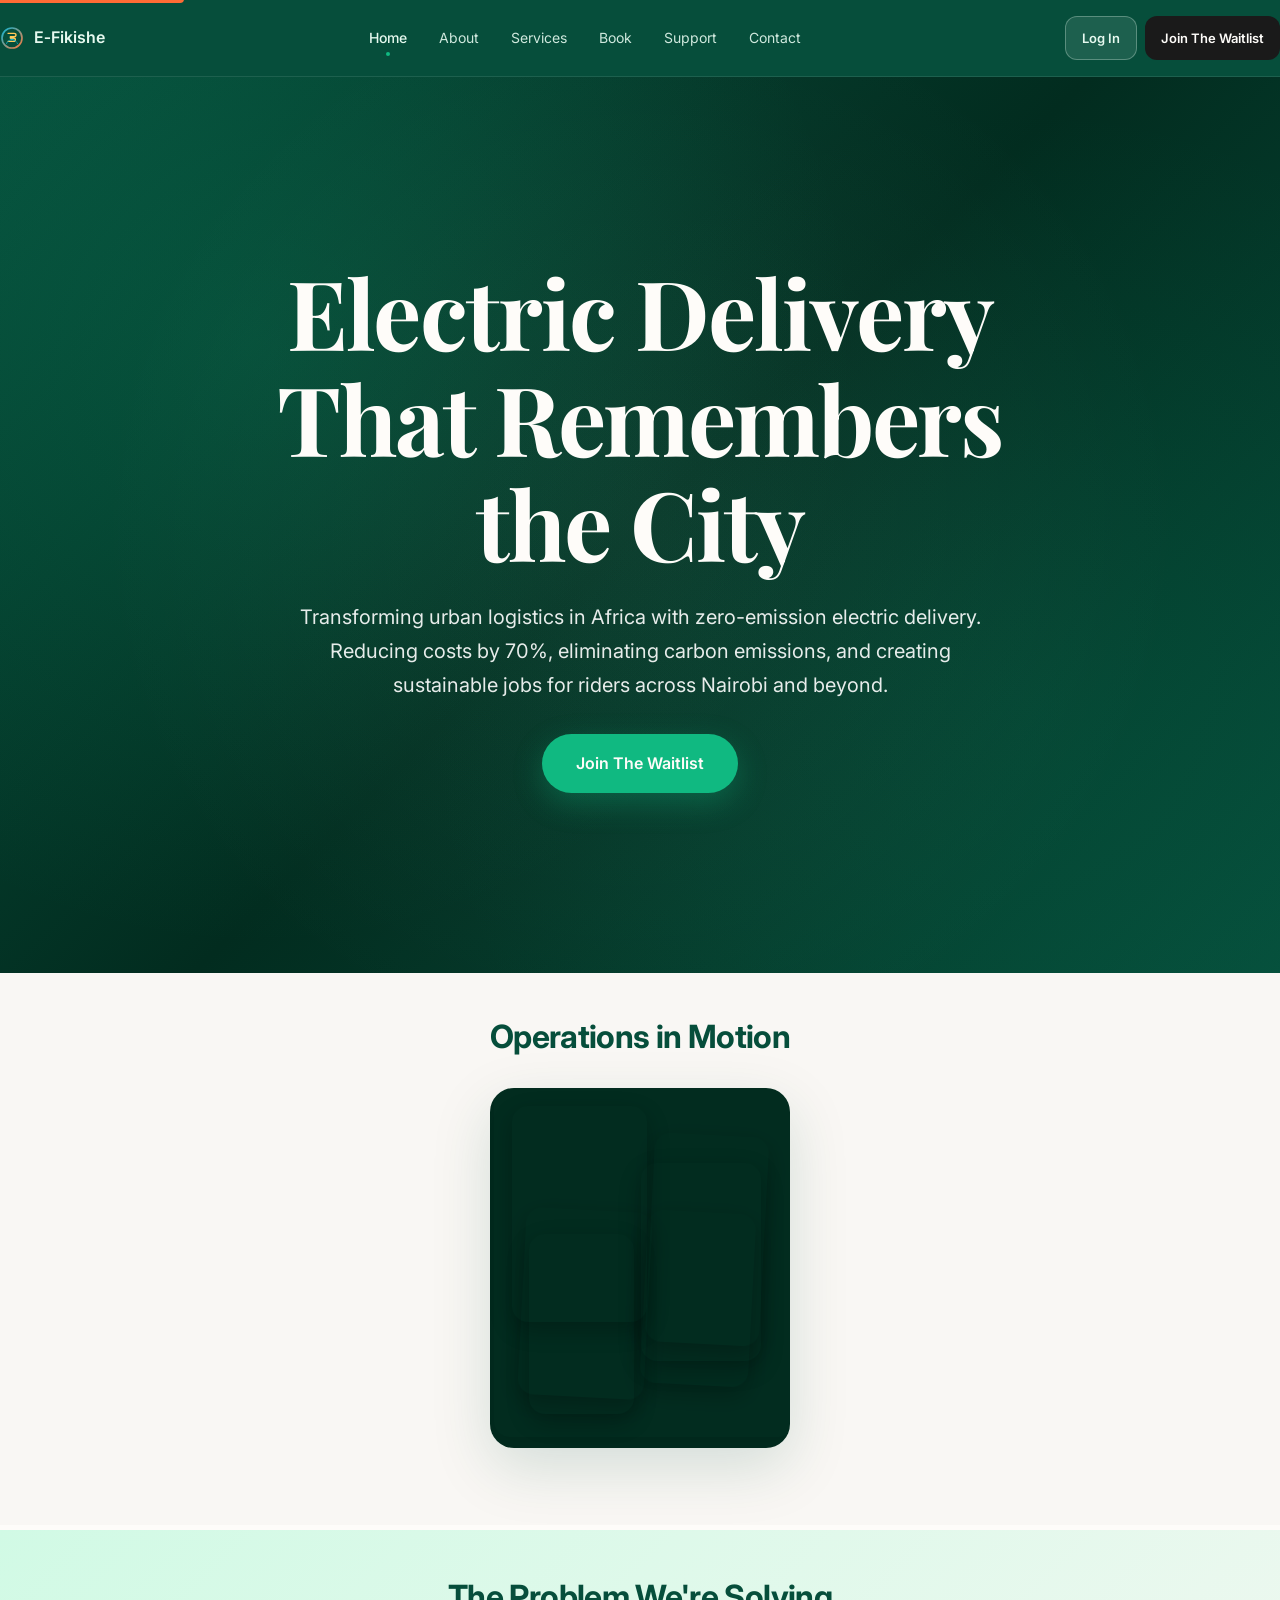
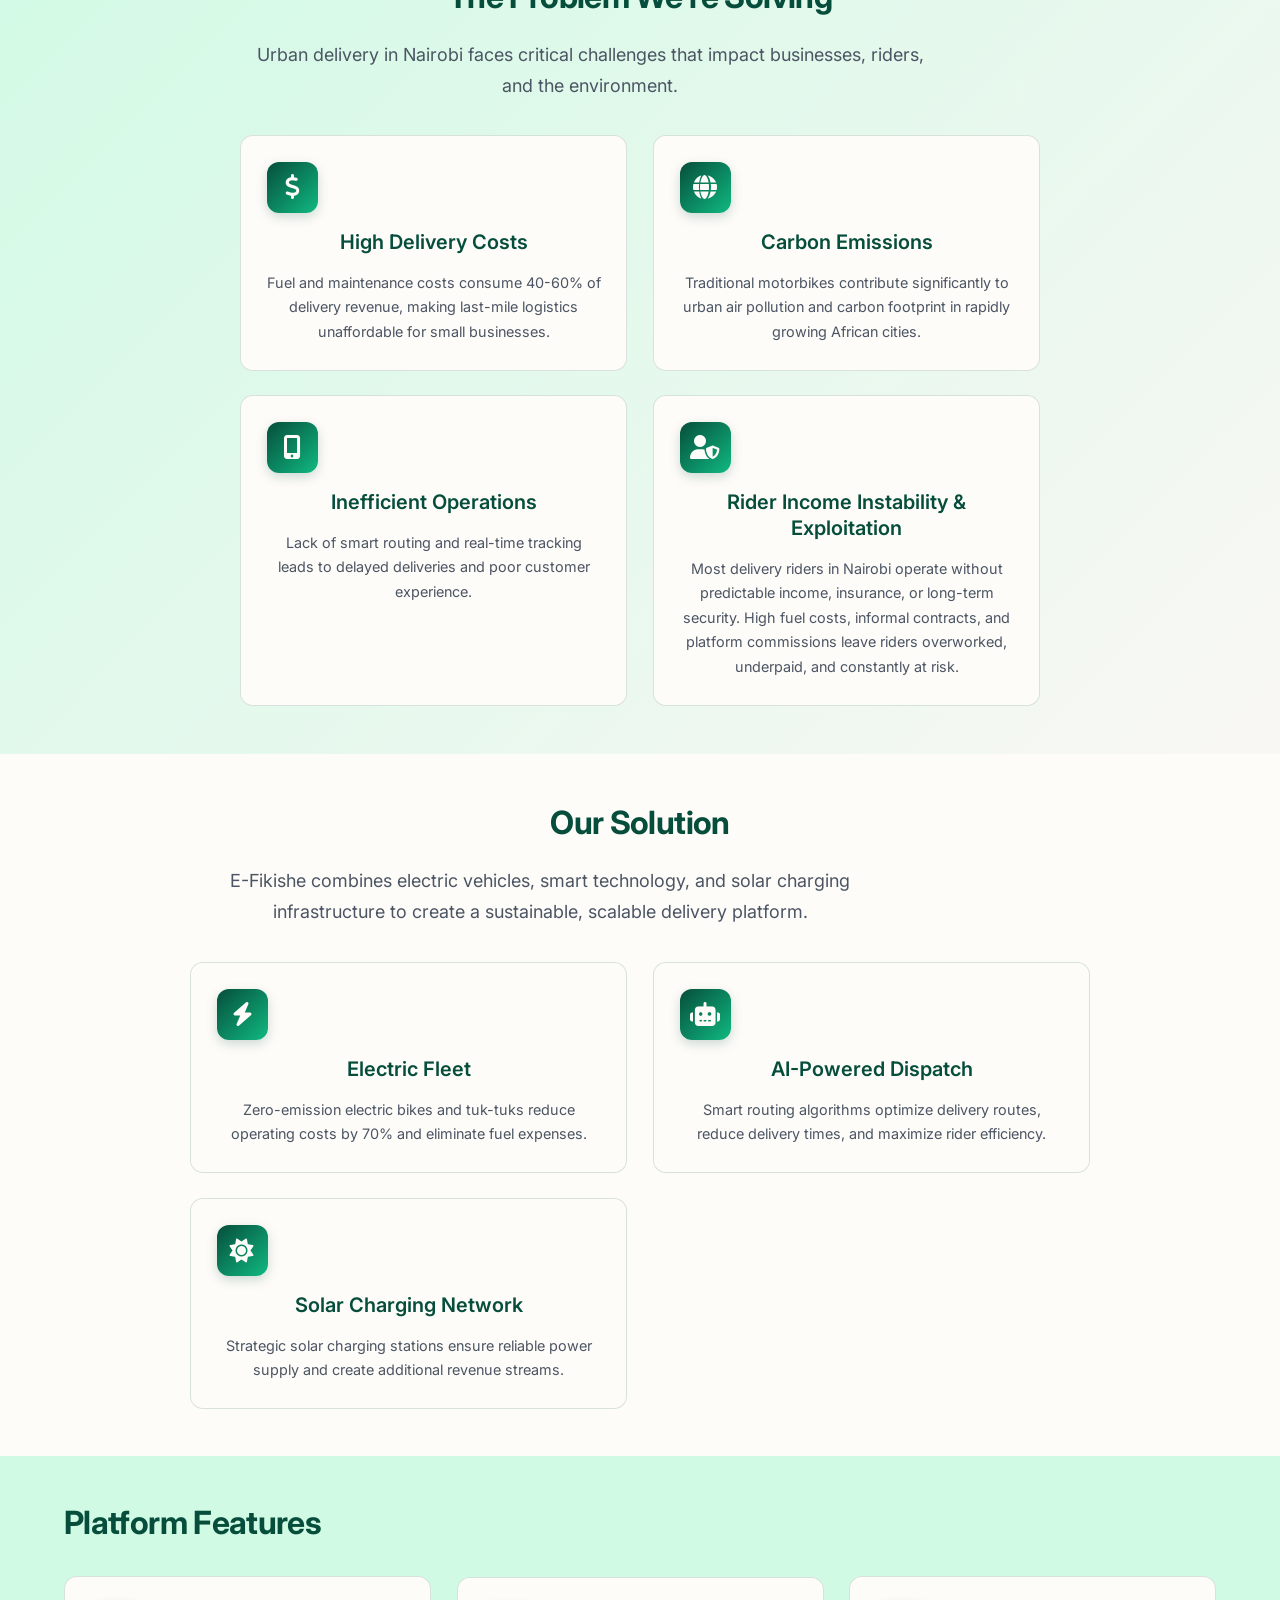
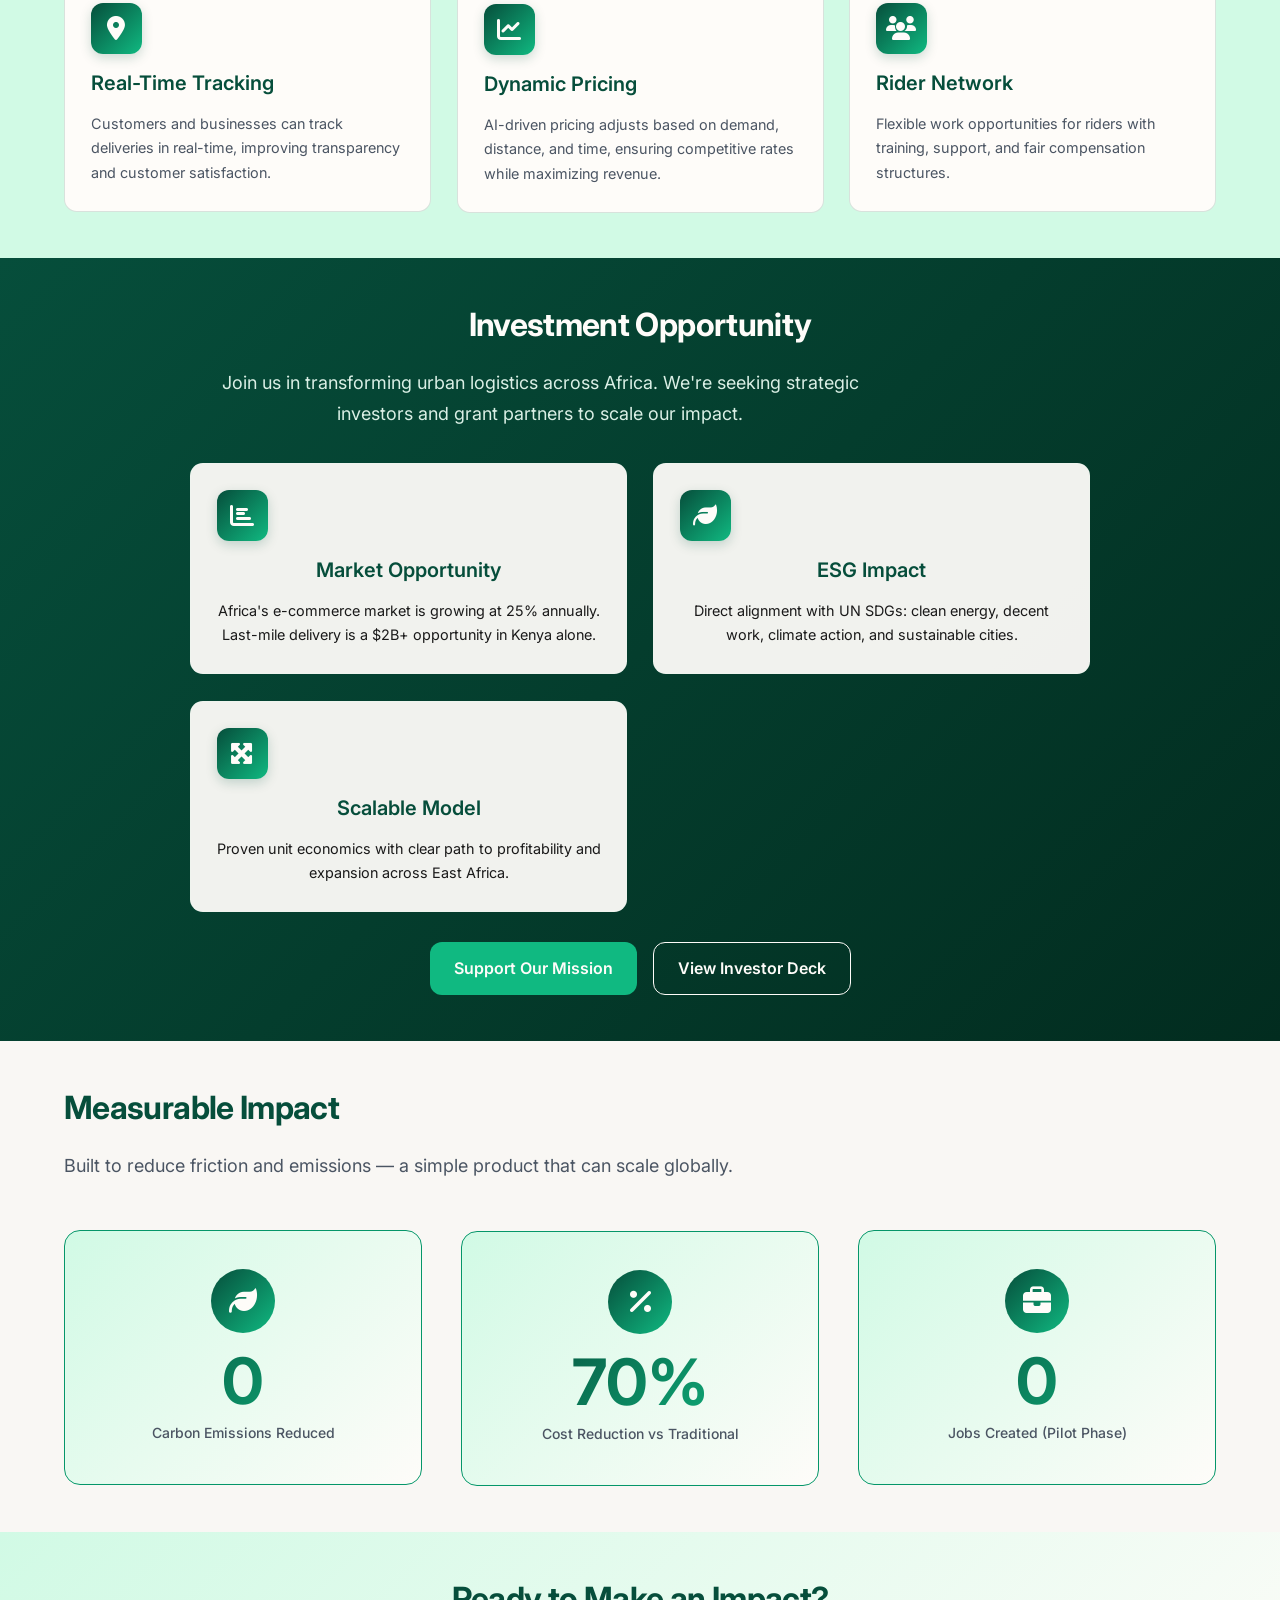
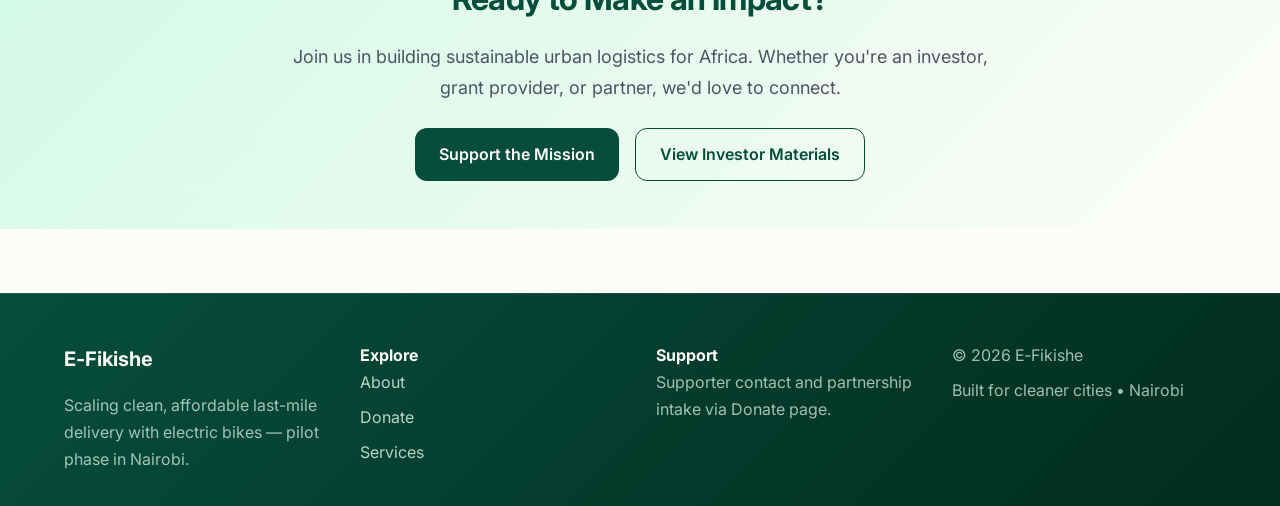
==== commit 48cdbccb: "Update index.html" ====
--- a/index.html
+++ b/index.html
@@ -28,7 +28,7 @@
           <a href="about.html" class="nav-link">About</a>
           <a href="services.html" class="nav-link">Services</a>
           <a href="book.html" class="nav-link">Book</a>
-          <a href="donate.html" class="nav-link">Donate</a>
+          <a href="donate.html" class="nav-link">Support</a>
           <a href="contact.html" class="nav-link">Contact</a>
         </nav>
         <div class="header-actions">
@@ -303,7 +303,6 @@
         <div class="footer-contact-col">
           <h4>Support</h4>
           <p class="muted">Supporter contact and partnership intake via Donate page.</p>
-          <a class="btn btn-primary" href="donate.html" style="margin-top: var(--space-xs);">Support the mission</a>
         </div>
 
         <div class="footer-meta-col">
@@ -318,3 +317,4 @@
     <button class="join-fab open-waitlist" aria-label="Join waitlist">Join</button>
   </body>
 </html>
+
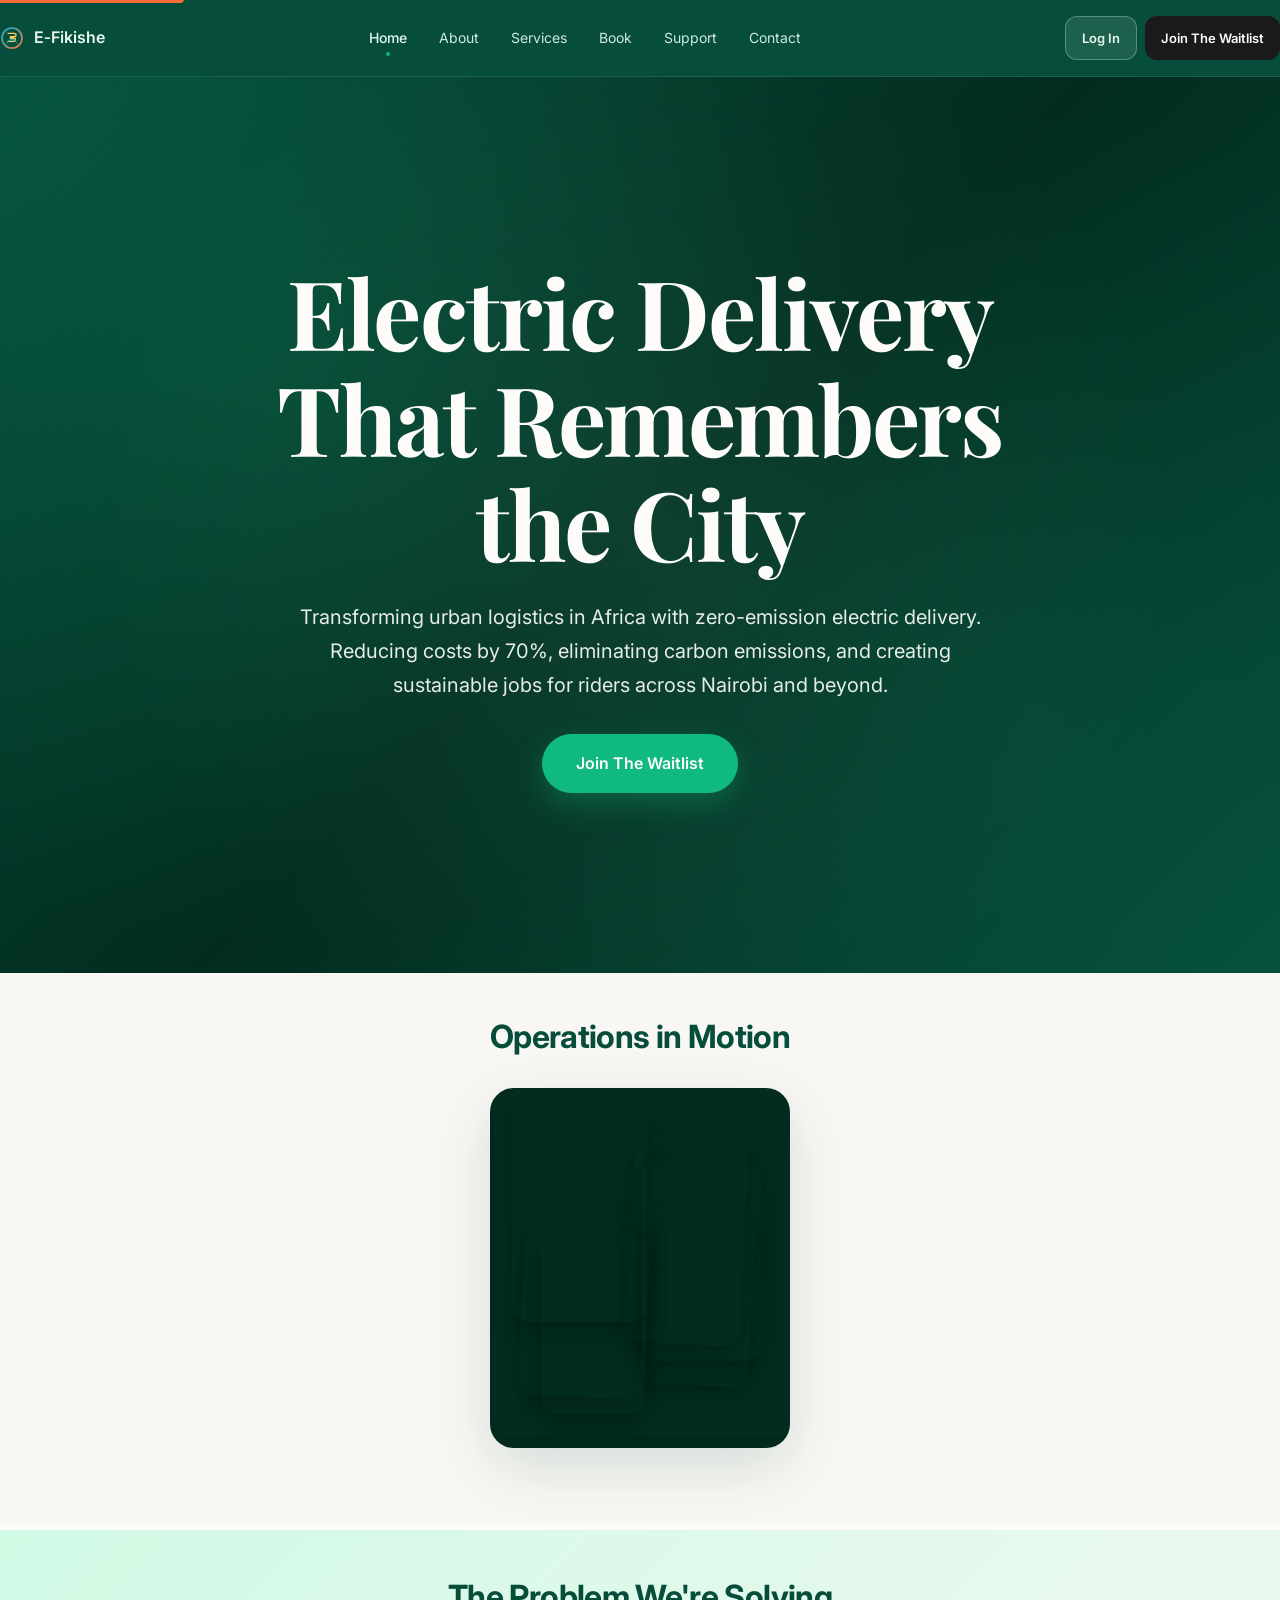
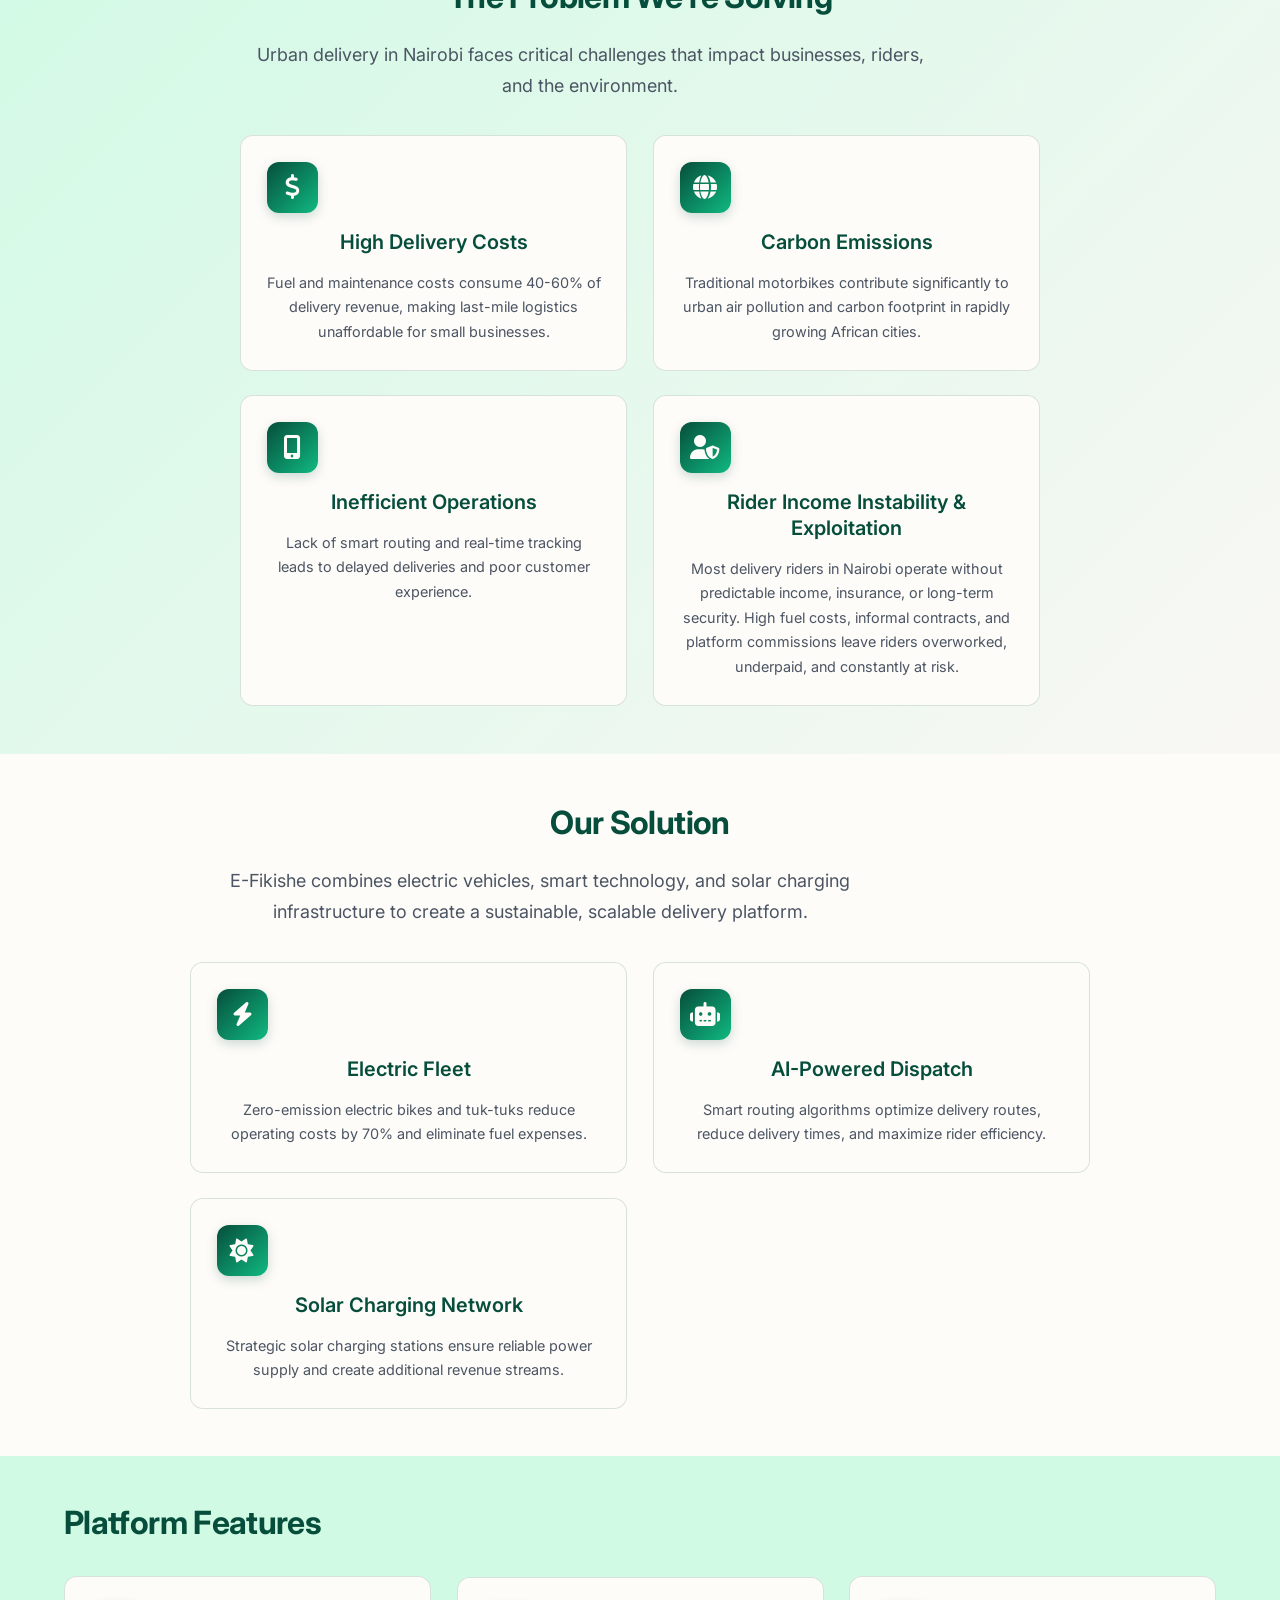
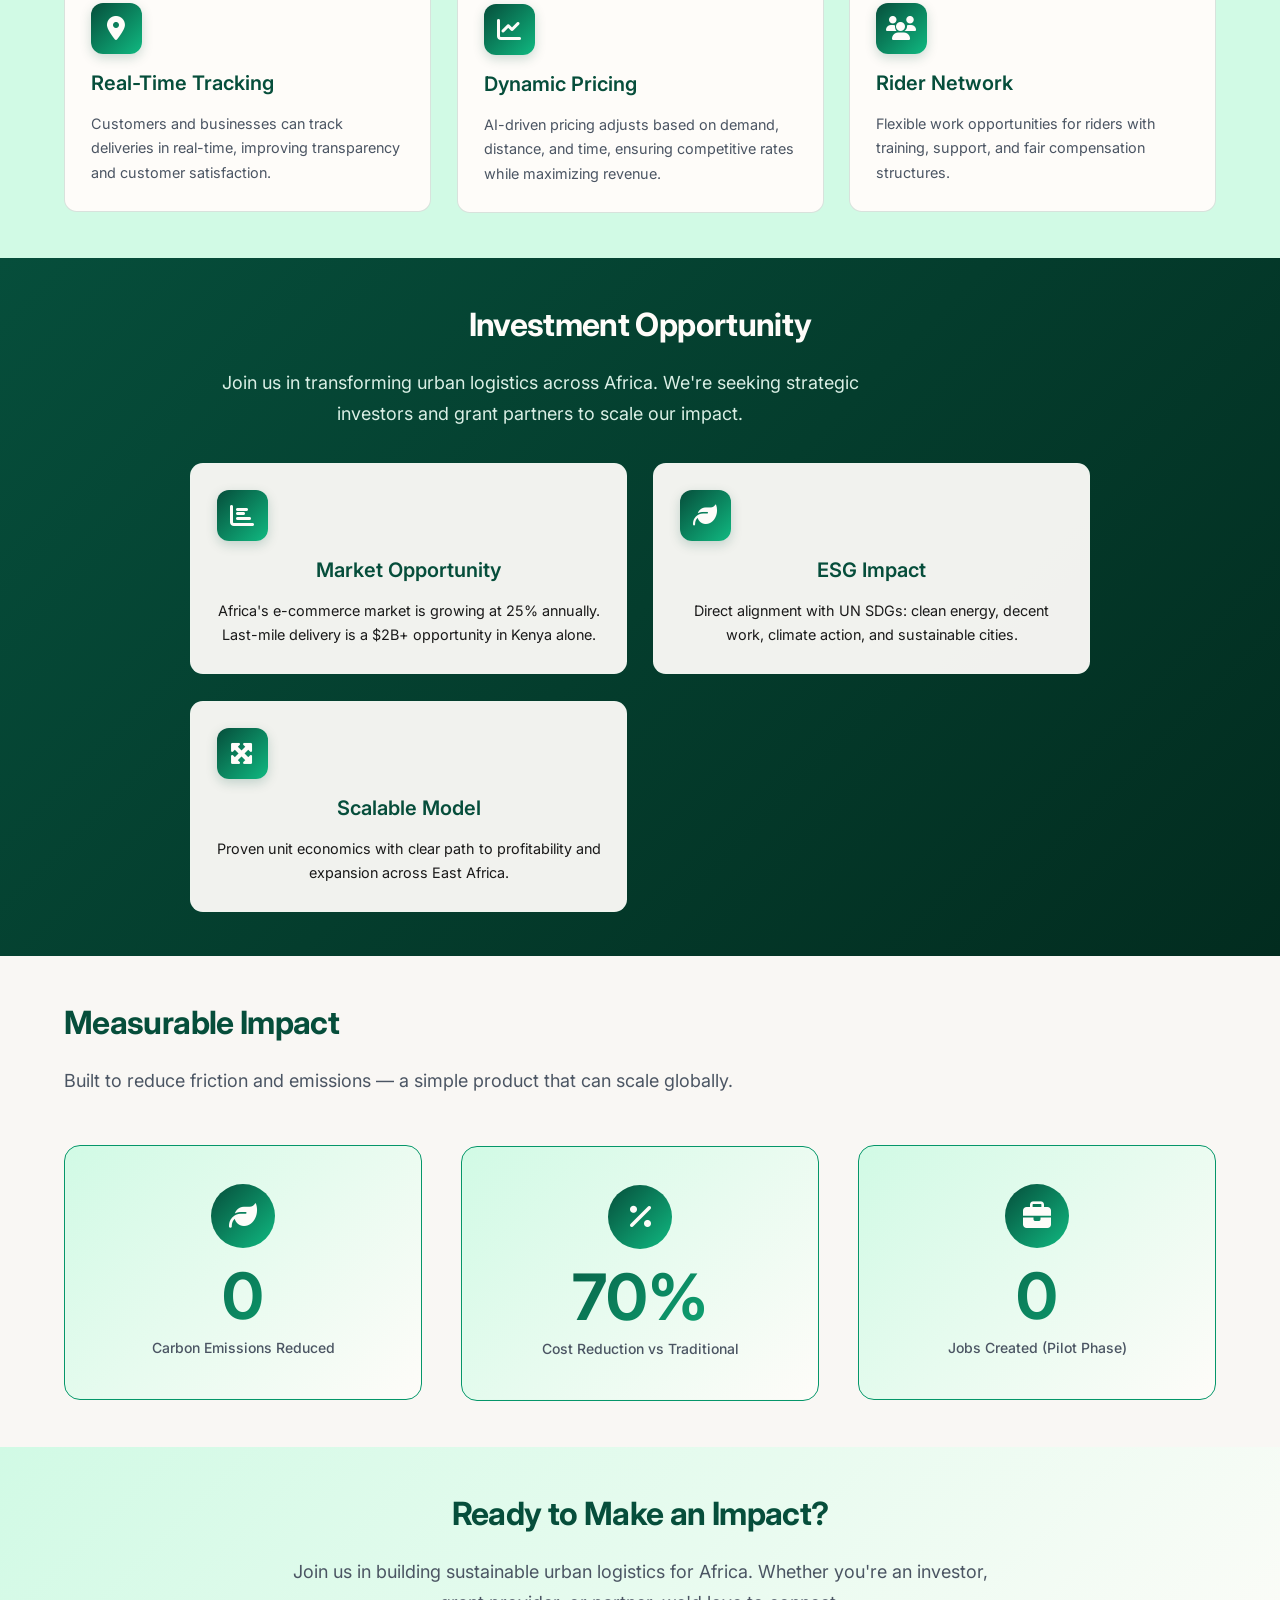
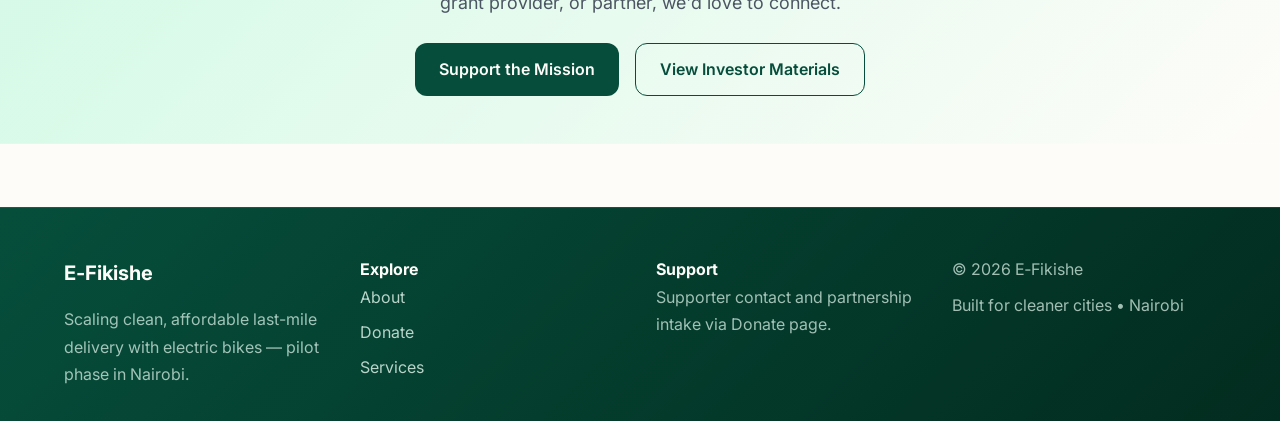
==== commit cd440d04: "Update index.html" ====
--- a/index.html
+++ b/index.html
@@ -235,10 +235,6 @@
                 <p style="color: var(--text-primary);">Proven unit economics with clear path to profitability and expansion across East Africa.</p>
               </article>
             </div>
-            <div style="margin-top: var(--space-lg); display: flex; gap: var(--space-sm); justify-content: center; flex-wrap: wrap;">
-              <a href="donate.html" class="btn" style="background: var(--green-bright); color: var(--text-light);">Support Our Mission</a>
-              <a href="investor.html" class="btn btn-outline" style="border-color: var(--text-light); color: var(--text-light);">View Investor Deck</a>
-            </div>
           </div>
         </div>
       </section>
@@ -318,3 +314,4 @@
   </body>
 </html>
 
+
